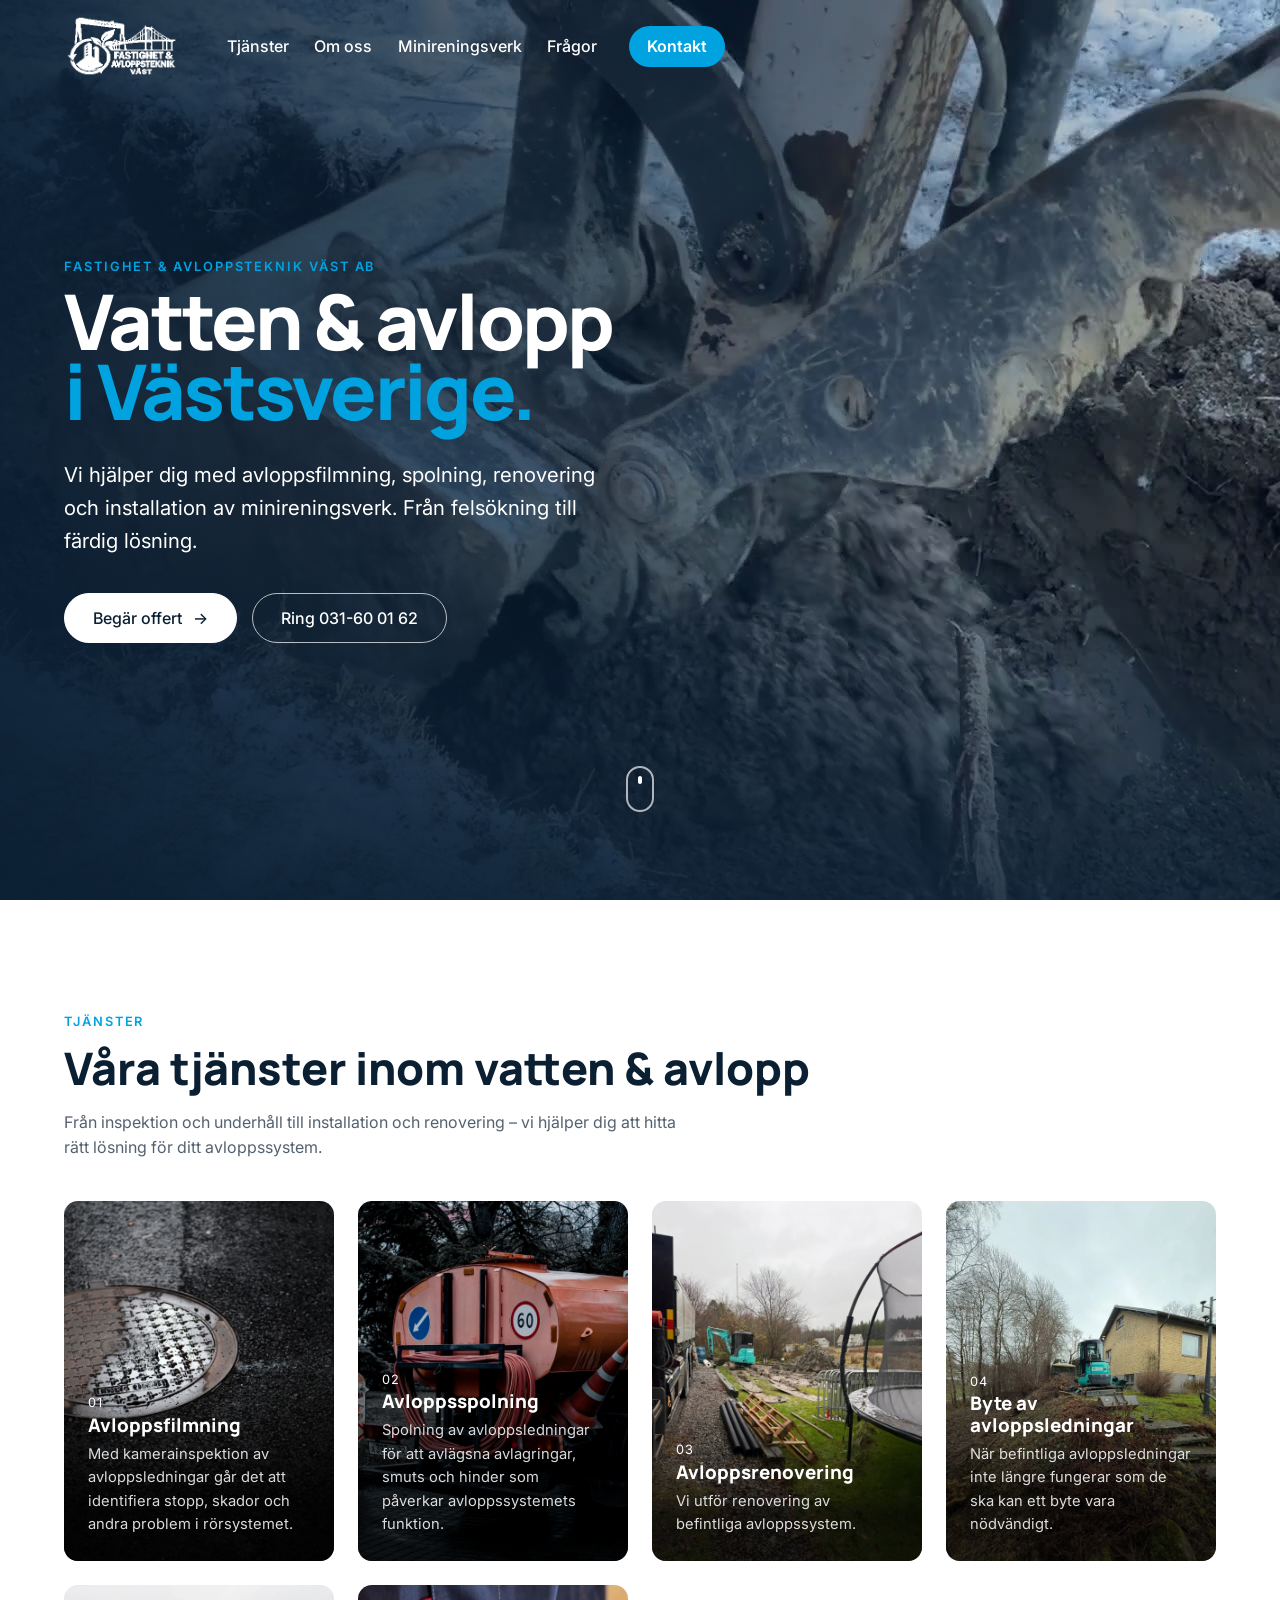
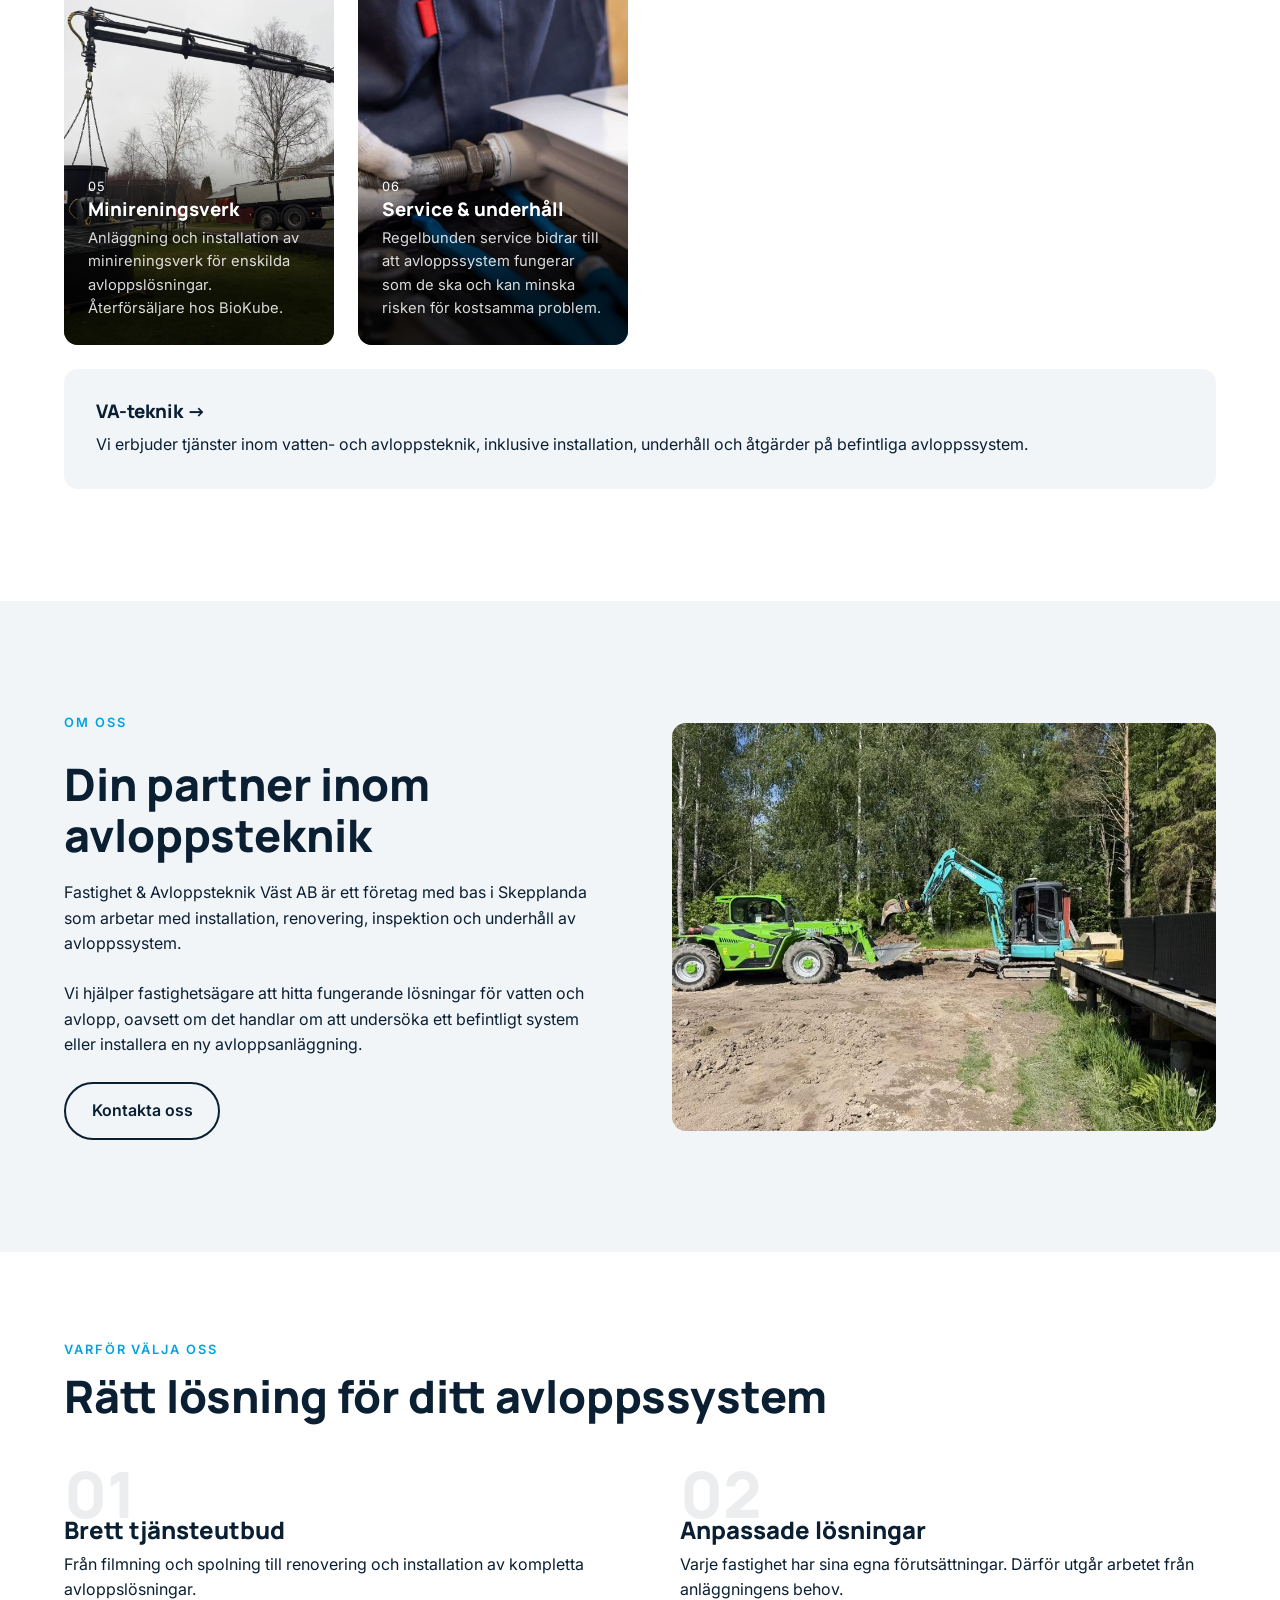
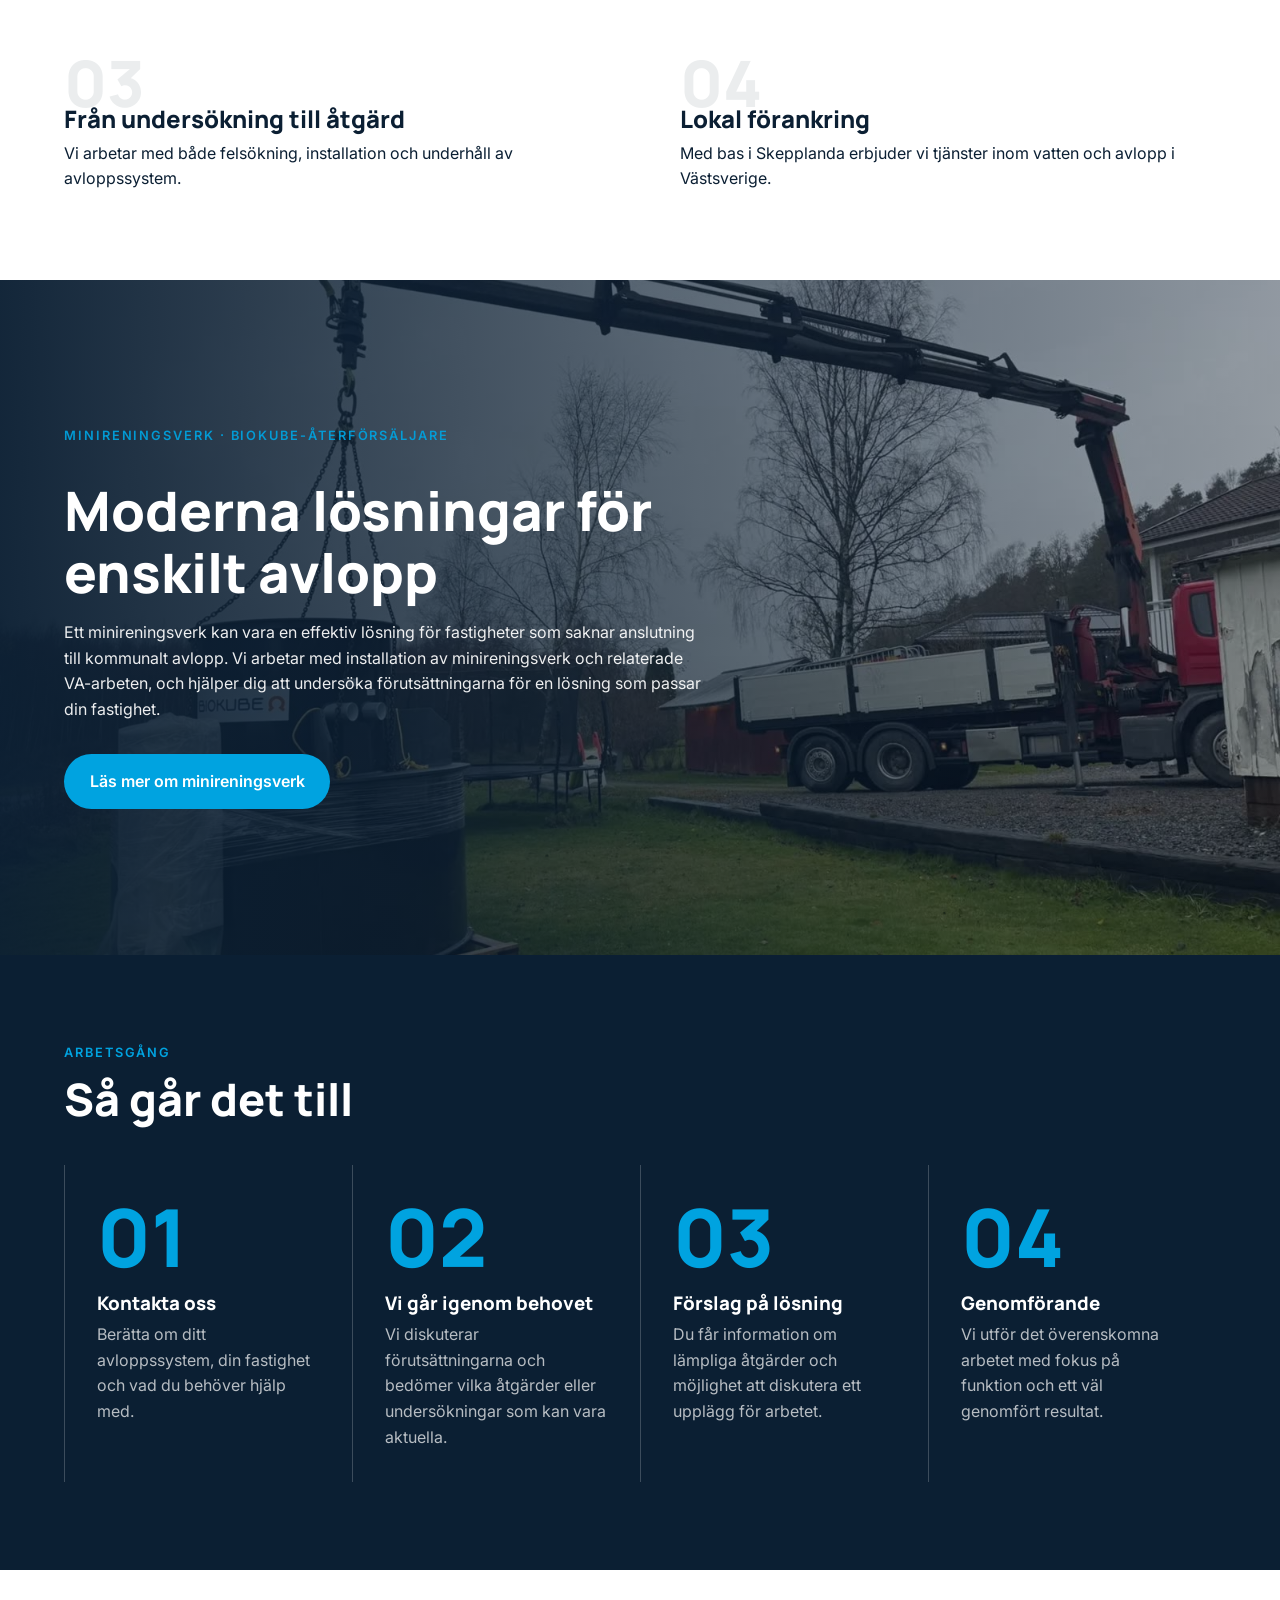
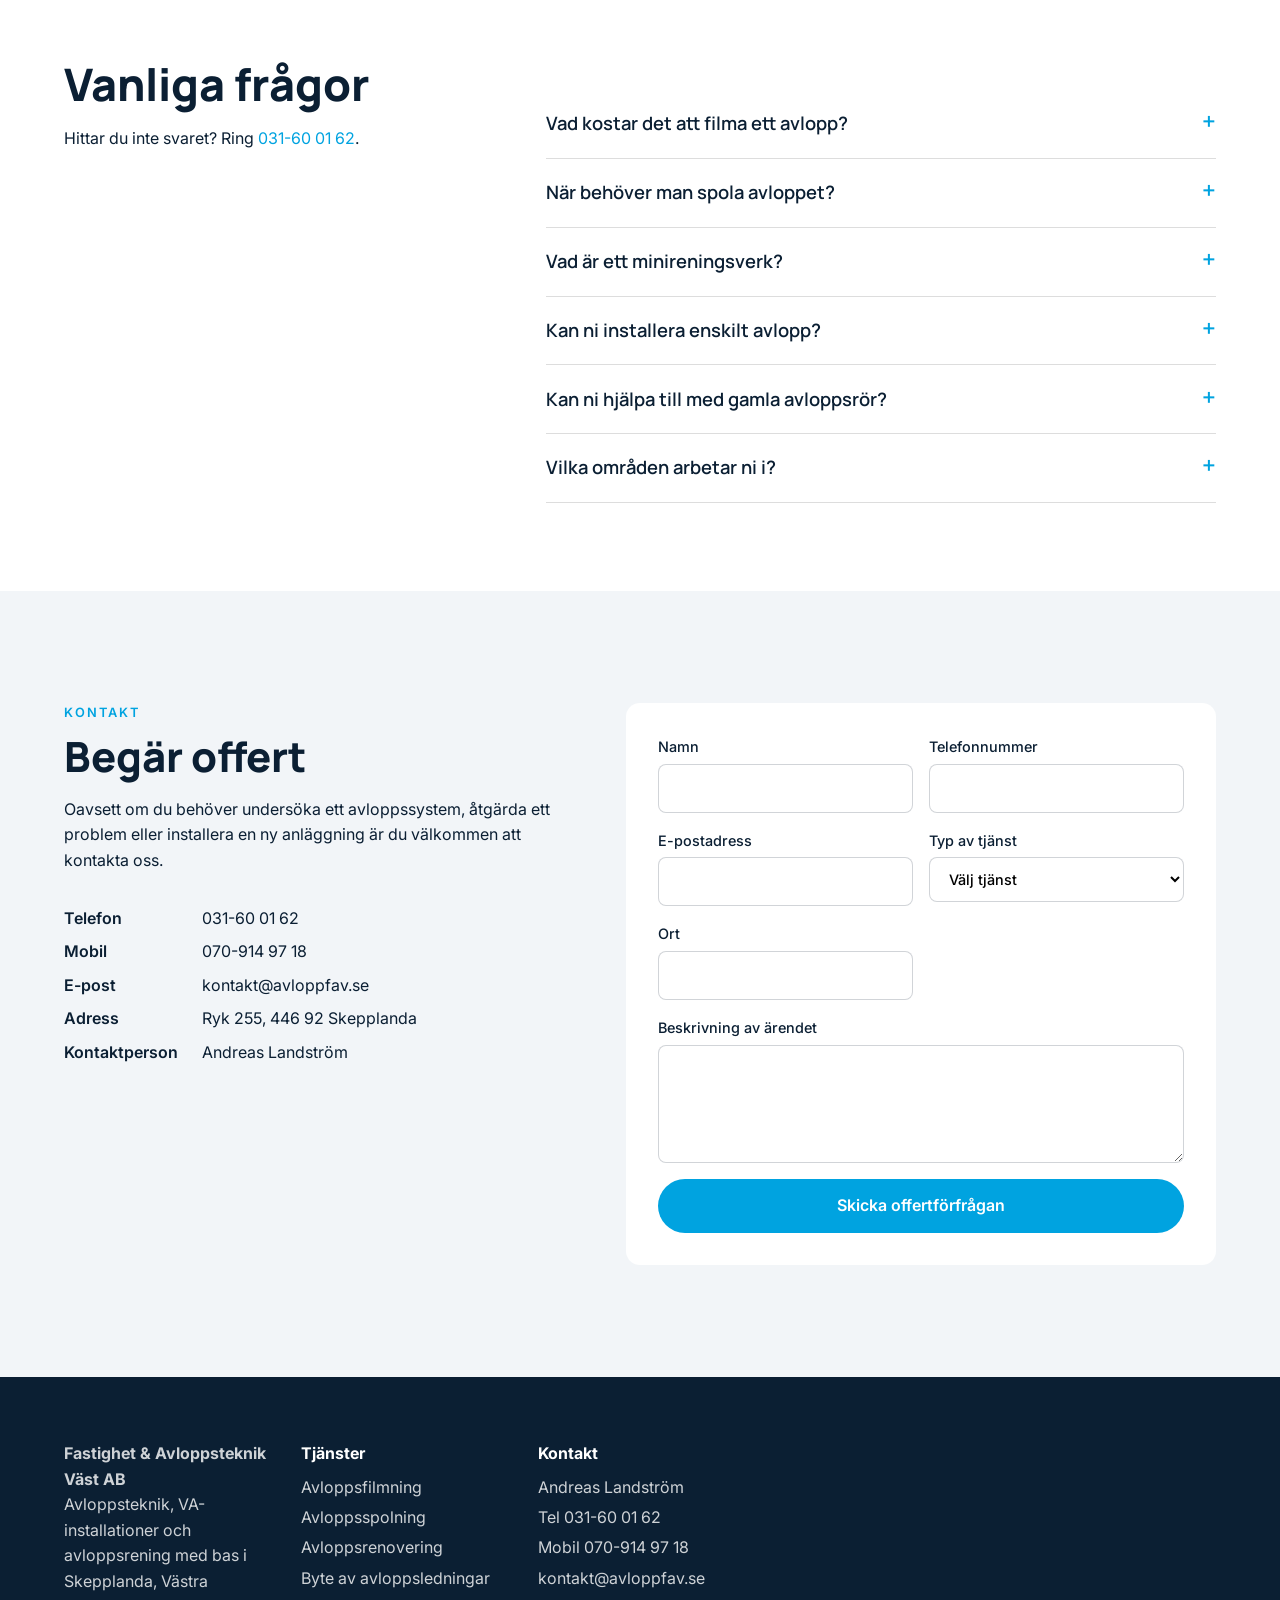
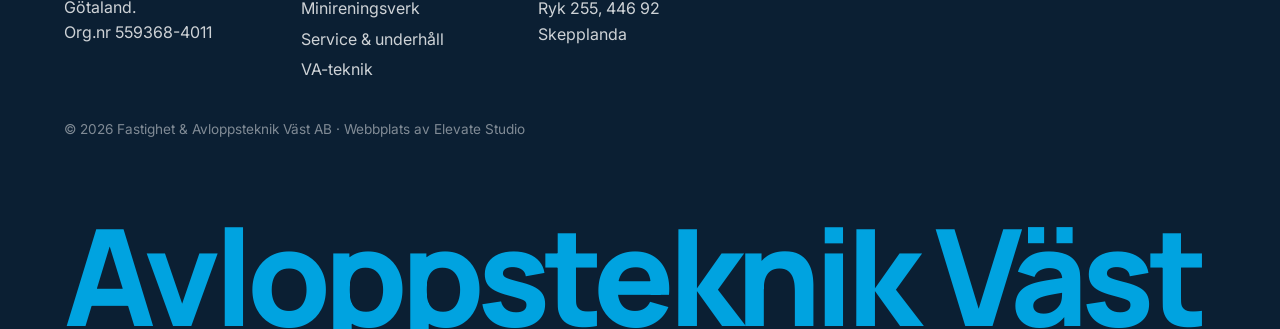
==== index.html @ 7f756921 "Navbar med endast större logga, tätare meny; enklare rundade heroknappar Co-Authored-By: Claude Opus" ====
<!doctype html>
<html lang="sv">
<head>
<meta charset="utf-8">
<meta name="viewport" content="width=device-width, initial-scale=1">
<title>Fastighet &amp; Avloppsteknik Väst AB – Vatten &amp; avlopp i Skepplanda</title>
<meta name="description" content="Avloppsfilmning, spolning, renovering och installation av minireningsverk. Bas i Skepplanda, Västra Götaland.">
<link rel="preconnect" href="https://fonts.googleapis.com">
<link href="https://fonts.googleapis.com/css2?family=Manrope:wght@400;600;800&family=Inter:wght@400;500&display=swap" rel="stylesheet">
<link rel="stylesheet" href="style.css">
<link rel="stylesheet" href="pages.css">
</head>
<body>

<!-- Sticky header: blir solid när man scrollar (se script.js) -->
<header class="site-header" id="header">
  <a class="logo" href="#"><img src="assets/logo-transparent.png" alt="Fastighet &amp; Avloppsteknik Väst AB" width="114" height="64"></a>
  <nav class="nav" id="nav">
    <a href="tjanster.html">Tjänster</a><a href="om-oss.html">Om oss</a><a href="minireningsverk.html">Minireningsverk</a><a href="vanliga-fragor.html">Frågor</a><a href="kontakt.html" class="btn btn-sm">Kontakt</a>
  </nav>
  <button class="burger" id="burger" aria-label="Meny">☰</button>
</header>

<!-- HERO: helskärmsvideo från grävarbete -->
<section class="hero">
  <video class="hero-media" autoplay muted loop playsinline poster="assets/hero-poster.jpg">
    <source src="assets/hero.mp4" type="video/mp4">
  </video>
  <div class="hero-overlay"></div>
  <div class="hero-content">
    <p class="eyebrow hero-in" style="--d:.1s">Fastighet &amp; Avloppsteknik Väst AB</p>
    <h1 class="hero-title"><span class="hero-in" style="--d:.25s">Vatten &amp; avlopp</span><span class="hero-in accent" style="--d:.45s">i Västsverige.</span></h1>
    <p class="hero-lead hero-in" style="--d:.65s">Vi hjälper dig med avloppsfilmning, spolning, renovering och installation av minireningsverk. Från felsökning till färdig lösning.</p>
    <div class="hero-cta hero-in" style="--d:.85s"><a href="#kontakt" class="hbtn">Begär offert <span>→</span></a><a href="tel:+4631600162" class="hlink">Ring 031-60 01 62</a></div>
  </div>
  <a href="#tjanster" class="scroll-cue" aria-label="Scrolla ner"><span></span></a>
</section>

<!-- Tjänster: bildkort -->
<section class="section" id="tjanster">
  <p class="eyebrow reveal">Tjänster</p>
  <h2 class="reveal">Våra tjänster inom vatten &amp; avlopp</h2>
  <p class="intro reveal">Från inspektion och underhåll till installation och renovering – vi hjälper dig att hitta rätt lösning för ditt avloppssystem.</p>
  <div class="grid-3">
    <a class="project reveal" href="tjanster/avloppsfilmning.html"><img src="assets/filmning.jpg" alt="Kamerainspektion av avlopp"><div><span>01</span><h3>Avloppsfilmning</h3><p>Med kamerainspektion av avloppsledningar går det att identifiera stopp, skador och andra problem i rörsystemet.</p></div></a>
    <a class="project reveal" href="tjanster/avloppsspolning.html"><img src="assets/spolning.jpg" alt="Spolning av avloppsledning"><div><span>02</span><h3>Avloppsspolning</h3><p>Spolning av avloppsledningar för att avlägsna avlagringar, smuts och hinder som påverkar avloppssystemets funktion.</p></div></a>
    <a class="project reveal" href="tjanster/avloppsrenovering.html"><img src="assets/arbete-ledningar.jpg" alt="Avloppsledningar"><div><span>03</span><h3>Avloppsrenovering</h3><p>Vi utför renovering av befintliga avloppssystem.</p></div></a>
    <a class="project reveal" href="tjanster/byte-av-avloppsledningar.html"><img src="assets/arbete-graevning.jpg" alt="Grävning för nya ledningar"><div><span>04</span><h3>Byte av avloppsledningar</h3><p>När befintliga avloppsledningar inte längre fungerar som de ska kan ett byte vara nödvändigt.</p></div></a>
    <a class="project reveal" href="tjanster/minireningsverk.html"><img src="assets/biokube.jpg" alt="Minireningsverk från BioKube"><div><span>05</span><h3>Minireningsverk</h3><p>Anläggning och installation av minireningsverk för enskilda avloppslösningar. Återförsäljare hos BioKube.</p></div></a>
    <a class="project reveal" href="tjanster/service-och-underhall.html"><img src="assets/service.jpg" alt="Service av avloppsanläggning"><div><span>06</span><h3>Service &amp; underhåll</h3><p>Regelbunden service bidrar till att avloppssystem fungerar som de ska och kan minska risken för kostsamma problem.</p></div></a>
  </div>
  <a href="tjanster/va-teknik.html" class="card wide reveal" style="display:block"><h3>VA-teknik →</h3><p>Vi erbjuder tjänster inom vatten- och avloppsteknik, inklusive installation, underhåll och åtgärder på befintliga avloppssystem.</p></a>
</section>

<!-- Om oss -->
<section class="split" id="om-oss">
  <div class="reveal"><p class="eyebrow">Om oss</p><h2>Din partner inom avloppsteknik</h2>
    <p>Fastighet &amp; Avloppsteknik Väst AB är ett företag med bas i Skepplanda som arbetar med installation, renovering, inspektion och underhåll av avloppssystem.</p>
    <p>Vi hjälper fastighetsägare att hitta fungerande lösningar för vatten och avlopp, oavsett om det handlar om att undersöka ett befintligt system eller installera en ny avloppsanläggning.</p>
    <a href="#kontakt" class="btn btn-outline">Kontakta oss</a></div>
  <img class="reveal" src="assets/arbete-maskiner.jpg" alt="Maskiner på arbetsplats">
</section>

<!-- Varför välja oss (B) -->
<section class="sec"><p class="eyebrow">Varför välja oss</p><h2>Rätt lösning för ditt avloppssystem</h2><div class="wB"><div class="reveal"><span>01</span><h3>Brett tjänsteutbud</h3><p>Från filmning och spolning till renovering och installation av kompletta avloppslösningar.</p></div><div class="reveal"><span>02</span><h3>Anpassade lösningar</h3><p>Varje fastighet har sina egna förutsättningar. Därför utgår arbetet från anläggningens behov.</p></div><div class="reveal"><span>03</span><h3>Från undersökning till åtgärd</h3><p>Vi arbetar med både felsökning, installation och underhåll av avloppssystem.</p></div><div class="reveal"><span>04</span><h3>Lokal förankring</h3><p>Med bas i Skepplanda erbjuder vi tjänster inom vatten och avlopp i Västsverige.</p></div></div></section>

<!-- Minireningsverk (B) -->
<section class="mB" id="minireningsverk" style="background-image:linear-gradient(90deg,#0b1f33f5,#0b1f3360),url(assets/biokube.jpg)"><div class="reveal"><p class="eyebrow">Minireningsverk · BioKube-återförsäljare</p><h2>Moderna lösningar för enskilt avlopp</h2><p>Ett minireningsverk kan vara en effektiv lösning för fastigheter som saknar anslutning till kommunalt avlopp. Vi arbetar med installation av minireningsverk och relaterade VA-arbeten, och hjälper dig att undersöka förutsättningarna för en lösning som passar din fastighet.</p><a href="minireningsverk.html" class="btn">Läs mer om minireningsverk</a></div></section>

<!-- Arbetsgång (D) -->
<section class="sec dark"><p class="eyebrow">Arbetsgång</p><h2>Så går det till</h2><ol class="sD"><li class="reveal"><span>01</span><h3>Kontakta oss</h3><p>Berätta om ditt avloppssystem, din fastighet och vad du behöver hjälp med.</p></li><li class="reveal"><span>02</span><h3>Vi går igenom behovet</h3><p>Vi diskuterar förutsättningarna och bedömer vilka åtgärder eller undersökningar som kan vara aktuella.</p></li><li class="reveal"><span>03</span><h3>Förslag på lösning</h3><p>Du får information om lämpliga åtgärder och möjlighet att diskutera ett upplägg för arbetet.</p></li><li class="reveal"><span>04</span><h3>Genomförande</h3><p>Vi utför det överenskomna arbetet med fokus på funktion och ett väl genomfört resultat.</p></li></ol></section>

<!-- FAQ (B) -->
<section class="sec" id="faq"><div class="fB"><div><h2>Vanliga frågor</h2><p>Hittar du inte svaret? Ring <a href="tel:+4631600162">031-60 01 62</a>.</p></div><div class="faq"><details><summary>Vad kostar det att filma ett avlopp?</summary><p>Priset beror bland annat på ledningarnas omfattning och förutsättningarna på platsen. Kontakta oss för att beskriva ditt behov och få information om kostnaden.</p></details><details><summary>När behöver man spola avloppet?</summary><p>Avloppsspolning kan vara aktuellt vid återkommande stopp, långsam avrinning eller som en del av förebyggande underhåll.</p></details><details><summary>Vad är ett minireningsverk?</summary><p>Ett minireningsverk är en anläggning som renar avloppsvatten från exempelvis en fastighet som saknar kommunal avloppsanslutning.</p></details><details><summary>Kan ni installera enskilt avlopp?</summary><p>Ja, företaget arbetar med installation av minireningsverk och relaterade arbeten inom vatten och avlopp.</p></details><details><summary>Kan ni hjälpa till med gamla avloppsrör?</summary><p>Ja, företaget arbetar med filmning, renovering och byte av avloppssystem. Vilken åtgärd som är lämplig beror på ledningarnas skick.</p></details><details><summary>Vilka områden arbetar ni i?</summary><p>Vi har vår bas i Skepplanda i Västra Götaland. Kontakta oss för att kontrollera om vi kan hjälpa dig på din ort.</p></details></div></div></section>

<!-- Kontakt -->
<section class="contact" id="kontakt">
  <div class="reveal">
    <p class="eyebrow">Kontakt</p>
    <h2>Begär offert</h2>
    <p>Oavsett om du behöver undersöka ett avloppssystem, åtgärda ett problem eller installera en ny anläggning är du välkommen att kontakta oss.</p>
    <dl>
      <dt>Telefon</dt><dd><a href="tel:+4631600162">031-60 01 62</a></dd>
      <dt>Mobil</dt><dd><a href="tel:+46709149718">070-914 97 18</a></dd>
      <dt>E-post</dt><dd><a href="mailto:kontakt@avloppfav.se">kontakt@avloppfav.se</a></dd>
      <dt>Adress</dt><dd>Ryk 255, 446 92 Skepplanda</dd>
      <dt>Kontaktperson</dt><dd>Andreas Landström</dd>
    </dl>
  </div>
  <form class="form reveal" action="mailto:kontakt@avloppfav.se" method="post" enctype="text/plain">
    <label>Namn<input name="Namn" required></label>
    <label>Telefonnummer<input name="Telefon" type="tel"></label>
    <label>E-postadress<input name="E-post" type="email" required></label>
    <label>Typ av tjänst<select name="Tjänst"><option value="">Välj tjänst</option><option>Avloppsfilmning</option><option>Avloppsspolning</option><option>Avloppsrenovering</option><option>Byte av avloppsledningar</option><option>Minireningsverk</option><option>Service och underhåll</option><option>Övrigt</option></select></label>
    <label>Ort<input name="Ort"></label>
    <label class="full">Beskrivning av ärendet<textarea name="Beskrivning" rows="4"></textarea></label>
    <button class="btn full" type="submit">Skicka offertförfrågan</button>
  </form>
</section>

<footer class="footer ftAE"><div><strong>Fastighet &amp; Avloppsteknik Väst AB</strong><p>Avloppsteknik, VA-installationer och avloppsrening med bas i Skepplanda, Västra Götaland.</p><p>Org.nr 559368-4011</p></div>
<div><h4>Tjänster</h4><a href="tjanster/avloppsfilmning.html">Avloppsfilmning</a><a href="tjanster/avloppsspolning.html">Avloppsspolning</a><a href="tjanster/avloppsrenovering.html">Avloppsrenovering</a><a href="tjanster/byte-av-avloppsledningar.html">Byte av avloppsledningar</a><a href="tjanster/minireningsverk.html">Minireningsverk</a><a href="tjanster/service-och-underhall.html">Service & underhåll</a><a href="tjanster/va-teknik.html">VA-teknik</a></div>
<div><h4>Kontakt</h4><p>Andreas Landström</p><a href="tel:+4631600162">Tel 031-60 01 62</a><a href="tel:+46709149718">Mobil 070-914 97 18</a><a href="mailto:kontakt@avloppfav.se">kontakt@avloppfav.se</a><p>Ryk 255, 446 92 Skepplanda</p></div>
<p class="fine">© 2026 Fastighet &amp; Avloppsteknik Väst AB · Webbplats av Elevate Studio</p><div class="giant">Avloppsteknik Väst</div></footer>

<script src="script.js"></script>
</body>
</html>
---- style.css ----
/* Designtokens */
:root{--ink:#0b1f33;--accent:#00a3e0;--bg:#fff;--soft:#f2f5f8;--radius:14px}
*{box-sizing:border-box;margin:0}
body{font-family:Inter,system-ui,sans-serif;color:var(--ink);background:var(--bg);line-height:1.6}
h1,h2,h3,.logo{font-family:Manrope,sans-serif;font-weight:800;line-height:1.15}
a{color:inherit;text-decoration:none}
img{max-width:100%;display:block}
.demo-banner{position:fixed;inset:auto 0 0 0;z-index:100;background:#ffd400;color:#000;text-align:center;font-weight:600;padding:.5rem 1rem;font-size:.9rem}
.site-header{position:fixed;top:0;left:0;right:0;z-index:50;display:flex;align-items:center;justify-content:space-between;padding:1.1rem 5vw;color:#fff;transition:.3s}
.site-header.solid{background:#fff;color:var(--ink);box-shadow:0 2px 20px #0001;padding:.7rem 5vw}
.logo{display:flex;gap:.5rem;align-items:center;font-size:1.4rem}
.nav{display:flex;gap:2rem;align-items:center;font-weight:500}
.burger{display:none;background:none;border:0;color:inherit;font-size:1.6rem}
.btn{display:inline-block;background:var(--accent);color:#fff;padding:.9rem 1.6rem;border-radius:999px;font-weight:600;transition:transform .2s}
.btn:hover{transform:translateY(-2px)}
.btn-sm{padding:.5rem 1.1rem}
.btn-outline{background:none;border:2px solid var(--ink);color:var(--ink)}
.hero{position:relative;height:100vh;min-height:560px;display:flex;align-items:flex-end;color:#fff;overflow:hidden}
.hero-media{position:absolute;inset:0;width:100%;height:100%;object-fit:cover}
.hero-overlay{position:absolute;inset:0;background:linear-gradient(0deg,#0b1f33cc,#0b1f3322 60%)}
.hero-content{position:relative;padding:0 5vw 14vh;max-width:900px}
.hero h1{font-size:clamp(2.4rem,6vw,4.8rem);margin:.5rem 0 2rem}
.eyebrow{text-transform:uppercase;letter-spacing:.15em;font-size:.8rem;font-weight:600;color:var(--accent)}
.section{padding:7rem 5vw}
.section h2,.split h2{font-size:clamp(1.8rem,4vw,2.8rem);margin-bottom:2.5rem}
.grid-3{display:grid;grid-template-columns:repeat(auto-fit,minmax(260px,1fr));gap:1.5rem}
.card{background:var(--soft);padding:2rem;border-radius:var(--radius)}
.card h3{margin-bottom:.6rem}
.stats{display:grid;grid-template-columns:repeat(auto-fit,minmax(180px,1fr));gap:2rem;background:var(--ink);color:#fff;padding:5rem 5vw;text-align:center}
.count{font-family:Manrope;font-weight:800;font-size:3rem;color:var(--accent)}
.project{position:relative;border-radius:var(--radius);overflow:hidden;aspect-ratio:4/5}
.project img{width:100%;height:100%;object-fit:cover;transition:transform .6s}
.project:hover img{transform:scale(1.06)}
.project div{position:absolute;inset:auto 0 0 0;padding:1.5rem;color:#fff;background:linear-gradient(0deg,#000a,#0000)}
.project span{font-size:.8rem;text-transform:uppercase;letter-spacing:.1em}
.split{display:grid;grid-template-columns:1fr 1fr;gap:4rem;align-items:center;padding:7rem 5vw;background:var(--soft)}
.split p{margin-bottom:1.5rem}
.split img{border-radius:var(--radius)}
.news{list-style:none;padding:0}
.news li{display:flex;gap:2rem;padding:1.4rem 0;border-bottom:1px solid #0002}
.news time{color:#0008;min-width:110px}
.news a:hover{color:var(--accent)}
.footer{display:grid;grid-template-columns:repeat(auto-fit,minmax(200px,1fr));gap:2rem;background:var(--ink);color:#fffc;padding:4rem 5vw 6rem}
.footer a{display:block;margin:.3rem 0}
.footer h4{color:#fff;margin-bottom:.5rem}
.fine{grid-column:1/-1;font-size:.85rem;opacity:.6}
/* Scroll-animation */
.reveal{opacity:0;transform:translateY(30px);transition:opacity .8s,transform .8s}
.reveal.visible{opacity:1;transform:none}
@media (max-width:800px){
  .nav{display:none;position:absolute;top:100%;left:0;right:0;flex-direction:column;background:#fff;color:var(--ink);padding:1.5rem}
  .nav.open{display:flex}
  .burger{display:block}
  .split{grid-template-columns:1fr}
}

/* === Fet hero === */
.hero{align-items:center}
.hero-overlay{background:linear-gradient(90deg,#0b1f33f0 0%,#0b1f33aa 45%,#0b1f3322 100%),linear-gradient(0deg,#0b1f33cc,#0000 40%)}
.hero-content{padding:0 5vw;max-width:1200px}
.hero-title{font-size:clamp(3.2rem,11vw,9.5rem);line-height:.92;letter-spacing:-.04em;margin:1rem 0 1.5rem;text-transform:uppercase}
.hero-title span{display:block}
.hero-title .accent{color:transparent;-webkit-text-stroke:2px #fff}
.hero-lead{font-size:clamp(1.05rem,1.6vw,1.35rem);max-width:560px;opacity:.9;margin-bottom:2.2rem}
.hero-cta{display:flex;gap:1rem;flex-wrap:wrap}
.btn-lg{padding:1.1rem 2rem;font-size:1.05rem}
.btn-ghost{background:#fff1;border:2px solid #fff8;backdrop-filter:blur(6px)}
.hero-in{opacity:0;transform:translateY(40px);animation:heroIn .9s cubic-bezier(.2,.7,.2,1) forwards;animation-delay:var(--d)}
@keyframes heroIn{to{opacity:1;transform:none}}
.scroll-cue{position:absolute;bottom:5.5rem;left:50%;width:28px;height:46px;border:2px solid #fffa;border-radius:20px;transform:translateX(-50%)}
.scroll-cue span{position:absolute;left:50%;top:8px;width:4px;height:8px;margin-left:-2px;background:#fff;border-radius:2px;animation:cue 1.6s infinite}
@keyframes cue{to{transform:translateY(16px);opacity:0}}
@media (prefers-reduced-motion:reduce){.hero-in{animation:none;opacity:1;transform:none}}

/* === Avloppsteknik Väst: rättningar och nya sektioner === */
/* Ersätter den tunna konturfonten med solid accentfärg */
.hero-title .accent{color:var(--accent);-webkit-text-stroke:0}
.hero-title{text-transform:none;letter-spacing:-.035em;font-size:clamp(2.8rem,8vw,7rem)}
.demo-banner{display:none}
.logo img{width:36px;height:36px;object-fit:contain}
.site-header:not(.solid) .logo img{filter:brightness(0) invert(1)}
.intro{max-width:640px;margin:-1.5rem 0 2.5rem;color:#0b1f33b3}
.section .eyebrow{margin-bottom:.6rem}
.project{aspect-ratio:3/4}
.project p{font-size:.92rem;opacity:.85;margin-top:.4rem}
.project div{background:linear-gradient(0deg,#000c 30%,#0000)}
.card.wide{margin-top:1.5rem}
.split-rev{background:#fff}
.split h2{margin-bottom:1.2rem}
.why{background:var(--ink);color:#fff;padding:6rem 5vw}
.why h2{font-size:clamp(1.8rem,4vw,2.8rem);margin:.6rem 0 3rem}
.why-grid{display:grid;grid-template-columns:repeat(auto-fit,minmax(220px,1fr));gap:2.5rem}
.why-grid div{border-top:2px solid var(--accent);padding-top:1.2rem}
.why-grid p{opacity:.75;margin-top:.5rem}
.steps{list-style:none;padding:0;display:grid;grid-template-columns:repeat(auto-fit,minmax(220px,1fr));gap:2rem}
.steps span{font-family:Manrope;font-weight:800;font-size:2.6rem;color:var(--accent);display:block;line-height:1}
.steps h3{margin:.8rem 0 .4rem}
.faq{max-width:900px;padding-top:2rem}
.faq details{border-bottom:1px solid #0002;padding:1.2rem 0}
.faq summary{cursor:pointer;font-family:Manrope;font-weight:600;font-size:1.15rem;list-style:none;display:flex;justify-content:space-between}
.faq summary::after{content:"+";font-size:1.5rem;line-height:1;color:var(--accent)}
.faq details[open] summary::after{content:"–"}
.faq details p{margin-top:.8rem;color:#0b1f33c0}
.contact{display:grid;grid-template-columns:1fr 1.1fr;gap:4rem;padding:7rem 5vw;background:var(--soft)}
.contact h2{font-size:clamp(1.8rem,4vw,2.6rem);margin:.6rem 0 1rem}
.contact dl{display:grid;grid-template-columns:auto 1fr;gap:.5rem 1.5rem;margin-top:2rem}
.contact dt{font-weight:600}
.contact dd{margin:0}
.contact dd a:hover{color:var(--accent)}
.form{display:grid;grid-template-columns:1fr 1fr;gap:1rem;background:#fff;padding:2rem;border-radius:var(--radius)}
.form label{display:flex;flex-direction:column;gap:.35rem;font-size:.9rem;font-weight:500}
.form input,.form select,.form textarea{font:inherit;padding:.75rem .9rem;border:1px solid #0b1f3330;border-radius:8px;background:#fff}
.form input:focus,.form select:focus,.form textarea:focus{outline:2px solid var(--accent);border-color:transparent}
.form .full{grid-column:1/-1}
.form button{border:0;cursor:pointer;font:inherit;font-weight:600}
.footer{padding-bottom:4rem}
@media (max-width:800px){.contact{grid-template-columns:1fr}.form{grid-template-columns:1fr}}

/* === Valda varianter: Varför B, Mini B, Steg D, FAQ B, Footer A+E === */
.sec{padding:5.5rem 5vw}.sec h2{font-size:clamp(1.8rem,4vw,2.8rem);margin-bottom:2.5rem}
.sec.dark{background:var(--ink);color:#fff}.sec.soft{background:var(--soft)}
.wB{display:grid;grid-template-columns:1fr 1fr;gap:3rem 5rem}.wB span{font-family:Manrope;font-weight:800;font-size:4rem;color:#0b1f3315;line-height:1;display:block}
.wB h3{font-size:1.5rem;margin:-.6rem 0 .5rem}
.wB,.wD,.wE,.sC,.sD,.sE,.hD .bar{grid-template-columns:1fr 1fr}.hE .coll{grid-template-columns:1fr}.hE img{height:220px}.oE .imgs{height:360px}.oE .imgs img{height:260px}}
.mB{min-height:75vh;background:linear-gradient(90deg,#0b1f33f5,#0b1f3360),var(--img) center/cover;color:#fff;display:flex;align-items:center;padding:4rem 5vw}
.mB div{max-width:620px}.mB h2{font-size:clamp(2rem,4.5vw,3.4rem);margin:.6rem 0 1rem}.mB p{margin-bottom:2rem;opacity:.9}
.sD{list-style:none;padding:0;display:grid;grid-template-columns:repeat(4,1fr);gap:0}.sD li{padding:2rem;border-left:1px solid #fff3}
.sD span{font-family:Manrope;font-weight:800;font-size:5rem;line-height:1;color:var(--accent)}.sD h3{margin:1rem 0 .5rem}.sD p{opacity:.7}
.fB{display:grid;grid-template-columns:1fr 1.6fr;gap:4rem}.fB h2{margin-bottom:1rem}
.ftE .giant{font-family:Manrope;font-weight:800;font-size:10.5vw;line-height:.8;letter-spacing:-.05em;margin-top:3rem;color:var(--accent);white-space:nowrap}
.sec .eyebrow{margin-bottom:.6rem}
.wB a,.fB a{color:var(--accent)}
.mB{background-size:cover;background-position:center}
.ftAE{overflow:hidden;padding-bottom:0}
.ftAE .giant{grid-column:1/-1;margin-top:1rem;font-size:10.5vw}
.offert{display:grid;grid-template-columns:1fr 1.2fr;gap:4rem;padding:6rem 5vw;background:var(--soft)}
.offert h2{font-size:clamp(1.8rem,4vw,2.6rem);margin:.6rem 0 1rem}
.offert .big{display:block;font-family:Manrope;font-weight:800;font-size:2rem;color:var(--accent);margin-top:1.5rem}
@media (max-width:900px){.wB,.sD{grid-template-columns:1fr 1fr}.fB,.offert{grid-template-columns:1fr}}
.ftAE .giant{font-family:Manrope;font-weight:800;font-size:10.5vw;line-height:.8;letter-spacing:-.05em;color:var(--accent);white-space:nowrap;margin:3rem 0 0}
.mB{min-height:75vh;color:#fff;display:flex;align-items:center;padding:5rem 5vw}
.mB>div{max-width:640px}
.mB h2{font-size:clamp(2rem,4.5vw,3.4rem);margin:.6rem 0 1rem}
.mB p{margin-bottom:2rem;opacity:.92}

/* Heroknappar: rak, solid knapp + textlänk */
.hero-cta{align-items:center;gap:2rem}
.hbtn{display:inline-flex;align-items:center;gap:1.2rem;background:var(--accent);color:#fff;font-family:Manrope;font-weight:800;font-size:1.05rem;padding:1.15rem 1.6rem 1.15rem 1.8rem;border-radius:2px;transition:background .2s}
.hbtn span{display:inline-block;transition:transform .2s}
.hbtn:hover{background:#fff;color:var(--ink)}
.hbtn:hover span{transform:translateX(5px)}
.hlink{color:#fff;font-weight:500;border-bottom:1px solid #ffffff80;padding-bottom:2px}
.hlink:hover{border-color:#fff}

/* Heroknappar v3: rundade, moderna – pil i cirkel + glas-knapp */
.hbtn{border-radius:999px;padding:.45rem .45rem .45rem 1.6rem;gap:1rem;font-size:1rem;box-shadow:0 8px 24px #00a3e040}
.hbtn span{display:grid;place-items:center;width:2.6rem;height:2.6rem;border-radius:50%;background:#fff;color:var(--accent);font-size:1.1rem}
.hbtn:hover{background:#fff;color:var(--ink);box-shadow:0 8px 24px #0003}
.hbtn:hover span{background:var(--accent);color:#fff;transform:translateX(3px) rotate(-45deg)}
.hlink{display:inline-flex;align-items:center;gap:.6rem;border:1px solid #ffffff40;background:#ffffff14;backdrop-filter:blur(10px);-webkit-backdrop-filter:blur(10px);border-radius:999px;padding:.95rem 1.4rem;transition:.2s}
.hlink::before{content:"";width:8px;height:8px;border-radius:50%;background:#3ddc84;box-shadow:0 0 0 4px #3ddc8433}
.hlink:hover{background:#ffffff26;border-color:#ffffff80}

/* Navbar: bara logga, större, tätare */
.site-header{justify-content:flex-start;gap:3rem;padding:.9rem 5vw}
.site-header.solid{padding:.6rem 5vw}
.logo img{width:auto;height:64px;object-fit:contain;transition:height .3s}
.site-header.solid .logo img{height:52px}
.nav{gap:1.6rem;font-size:1rem}
.nav .btn-sm{margin-left:.4rem}
@media (max-width:800px){.site-header{justify-content:space-between}.logo img{height:48px}}

/* Heroknappar v4: rundade, stramt och enkelt */
.hero-cta{gap:.9rem}
.hbtn,.hlink{display:inline-flex;align-items:center;gap:.7rem;border-radius:999px;padding:1rem 1.75rem;font-family:Inter,sans-serif;font-weight:500;font-size:1rem;line-height:1;box-shadow:none;backdrop-filter:none;-webkit-backdrop-filter:none;transition:background .2s,color .2s,border-color .2s}
.hbtn{background:#fff;color:var(--ink);border:1px solid #fff}
.hbtn span{width:auto;height:auto;background:none;color:inherit;border-radius:0;font-size:1rem;transition:transform .2s}
.hbtn:hover{background:var(--accent);border-color:var(--accent);color:#fff;box-shadow:none}
.hbtn:hover span{background:none;color:inherit;transform:translateX(4px)}
.hlink{background:transparent;color:#fff;border:1px solid #ffffffb3}
.hlink::before{content:none}
.hlink:hover{background:#fff;color:var(--ink);border-color:#fff}
---- pages.css ----
/* Undersidor */
.site-header.always{position:sticky}
.dd{position:relative}
.dd-menu{display:none;position:absolute;top:100%;left:-1rem;background:#fff;color:var(--ink);min-width:240px;padding:.6rem 0;border-radius:10px;box-shadow:0 12px 40px #0b1f3322}
.dd-menu a{display:block;padding:.5rem 1.2rem}
.dd-menu a:hover{background:var(--soft);color:var(--accent)}
.dd:hover .dd-menu,.dd:focus-within .dd-menu{display:block}
.page-hero{position:relative;min-height:62vh;display:flex;align-items:flex-end;color:#fff;background-size:cover;background-position:center}
.page-hero-in{padding:8rem 5vw 4.5rem;max-width:1000px}
.page-hero h1{font-size:clamp(2.4rem,6vw,4.6rem);letter-spacing:-.03em;margin:.6rem 0 1rem}
.page-hero .lead{font-size:clamp(1.05rem,1.5vw,1.3rem);max-width:640px;opacity:.9;margin-bottom:2rem}
.crumbs{font-size:.85rem;opacity:.75;margin-bottom:1.5rem}
.crumbs a:hover{color:var(--accent)}
.svc{display:grid;grid-template-columns:1.6fr 1fr;gap:4rem;padding:6rem 5vw}
.svc-main h2{font-size:2rem;margin-bottom:1.2rem}
.svc-main p{margin-bottom:1rem;font-size:1.08rem}
.svc-main h3{margin:2rem 0 1rem}
.checks{list-style:none;padding:0;display:grid;gap:.7rem}
.checks li{padding-left:2rem;position:relative}
.checks li::before{content:"";position:absolute;left:0;top:.45em;width:1.1rem;height:.6rem;border-left:3px solid var(--accent);border-bottom:3px solid var(--accent);transform:rotate(-45deg)}
.checks.cols{grid-template-columns:repeat(auto-fit,minmax(260px,1fr))}
.side-card{background:var(--ink);color:#fff;padding:2rem;border-radius:var(--radius);display:flex;flex-direction:column;gap:.4rem;margin-bottom:1.5rem}
.side-card h3{margin-bottom:.4rem}
.side-card .big{font-family:Manrope;font-weight:800;font-size:1.8rem;color:var(--accent)}
.side-card .btn{margin-top:1rem;text-align:center}
.side-card.light{background:var(--soft);color:var(--ink)}
.side-card.light a{padding:.45rem 0;border-bottom:1px solid #0b1f3315}
.side-card.light a:hover{color:var(--accent)}
.cta-band{display:flex;justify-content:space-between;align-items:center;gap:2rem;flex-wrap:wrap;background:var(--accent);color:#fff;padding:4rem 5vw}
.cta-band h2{font-size:clamp(1.6rem,3vw,2.4rem)}
.cta-band .btn{background:#fff;color:var(--ink)}
.btn-outline-light{background:none!important;color:#fff!important;border:2px solid #fff}
.svc-list{display:grid;gap:2rem}
.svc-row{display:grid;grid-template-columns:380px 1fr;gap:2.5rem;align-items:center;padding-bottom:2rem;border-bottom:1px solid #0b1f3318}
.svc-row img{border-radius:var(--radius);aspect-ratio:4/3;object-fit:cover;width:100%}
.svc-row span{color:var(--accent);font-family:Manrope;font-weight:800}
.svc-row h2{font-size:1.8rem;margin:.3rem 0 .6rem}
.svc-row em{font-style:normal;font-weight:600;color:var(--accent);display:inline-block;margin-top:.8rem}
.svc-row:hover h2{color:var(--accent)}
.facts{display:grid;grid-template-columns:repeat(auto-fit,minmax(200px,1fr));border-top:2px solid var(--ink)}
.facts div{padding:1.5rem 1.5rem 1.5rem 0}
.facts span{display:block;font-size:.8rem;text-transform:uppercase;letter-spacing:.12em;color:#0b1f3399}
.facts strong{font-family:Manrope;font-size:1.5rem}
.gallery{display:grid;grid-template-columns:repeat(4,1fr);gap:.5rem;padding:0 5vw 6rem}
.gallery img{aspect-ratio:1;object-fit:cover;border-radius:8px}
.map{width:100%;height:280px;border:0;border-radius:var(--radius);margin-top:2rem}
@media (max-width:900px){.svc,.svc-row{grid-template-columns:1fr}.gallery{grid-template-columns:repeat(2,1fr)}
.dd-menu{position:static;box-shadow:none;display:block;padding:0 0 0 1rem}}
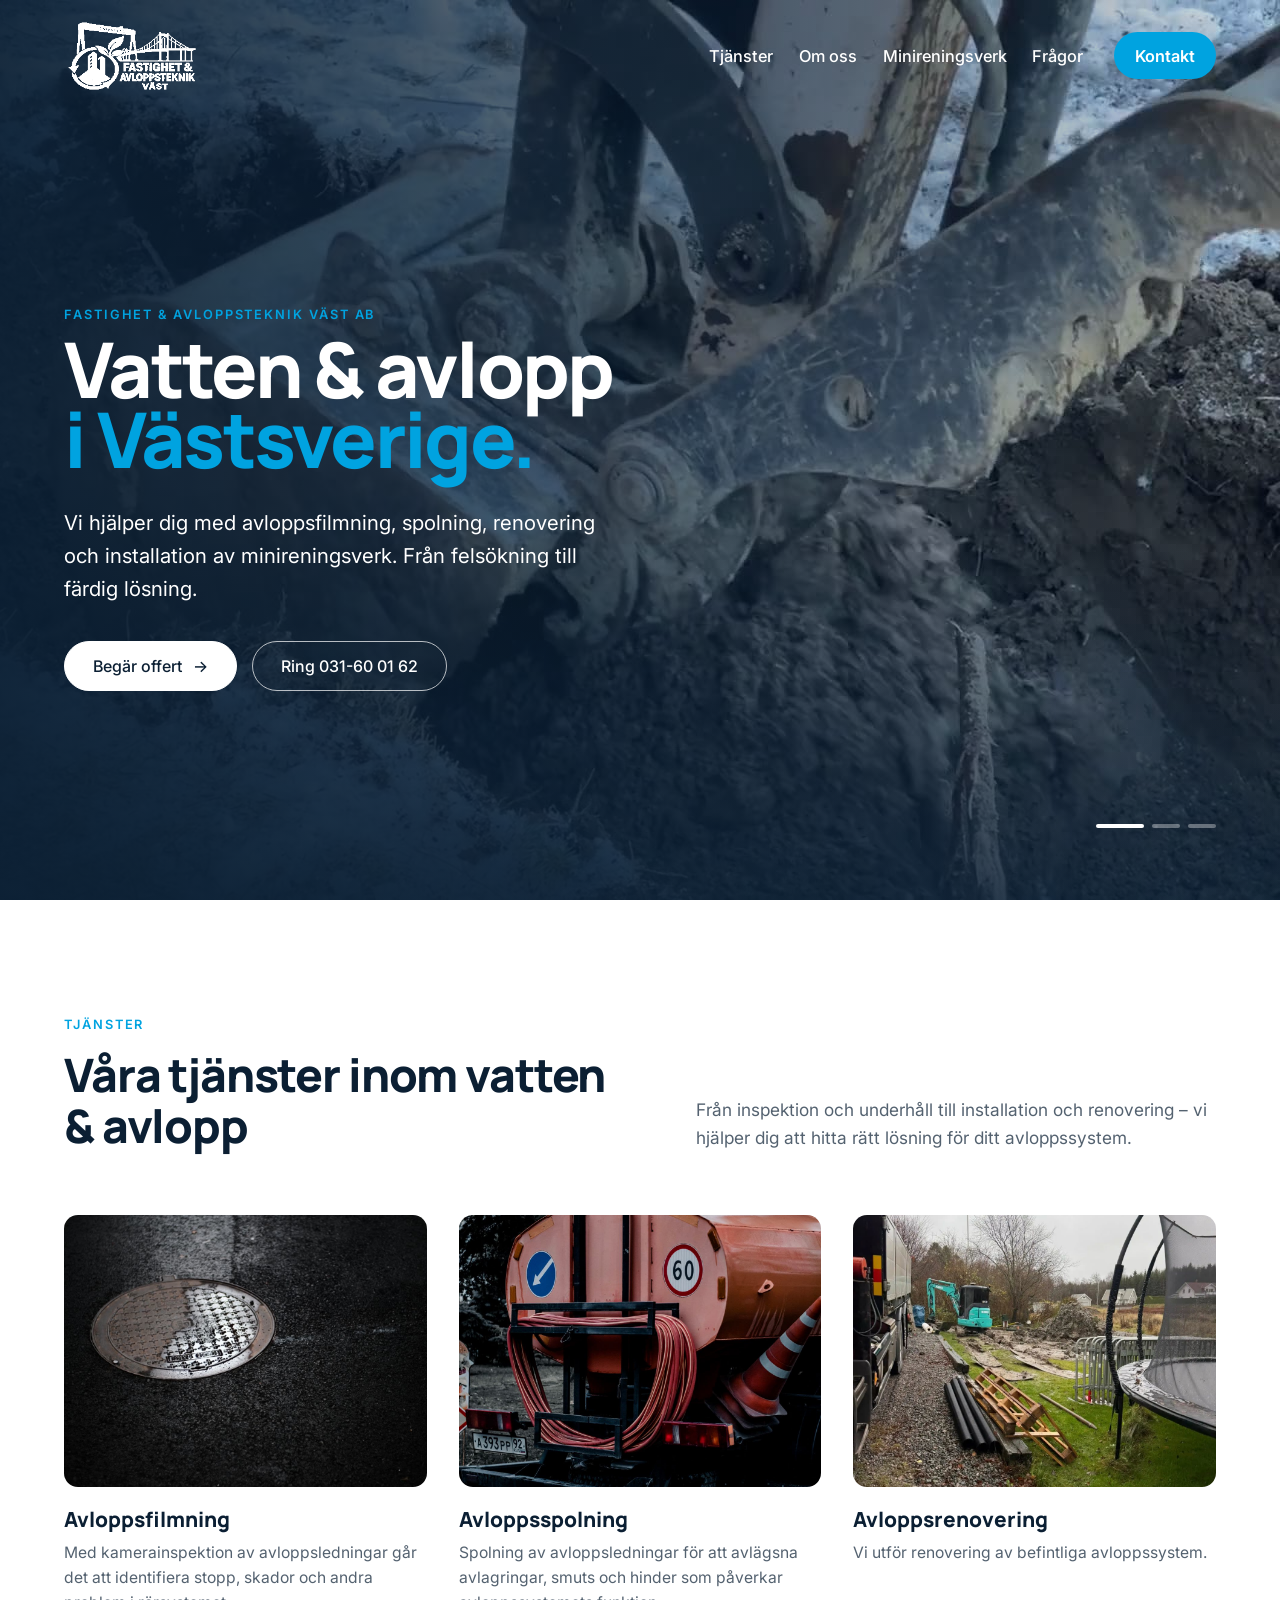
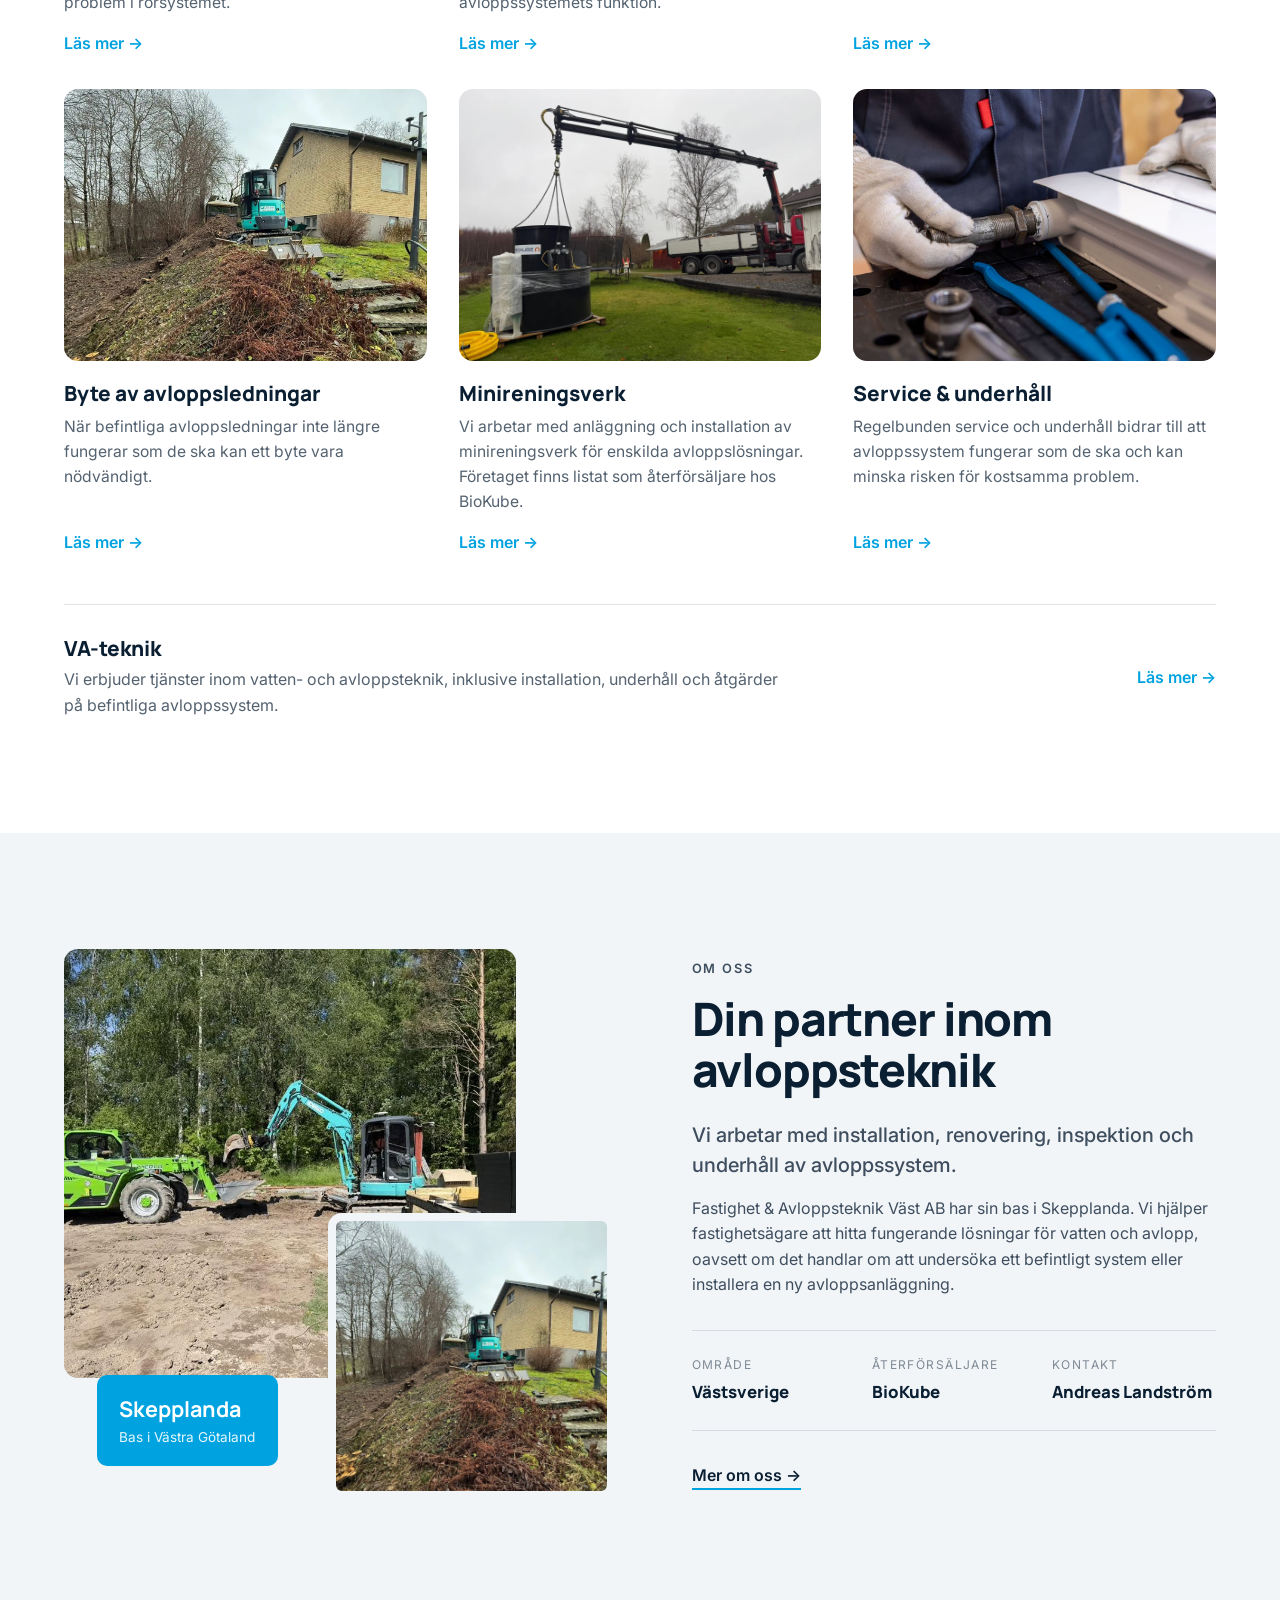
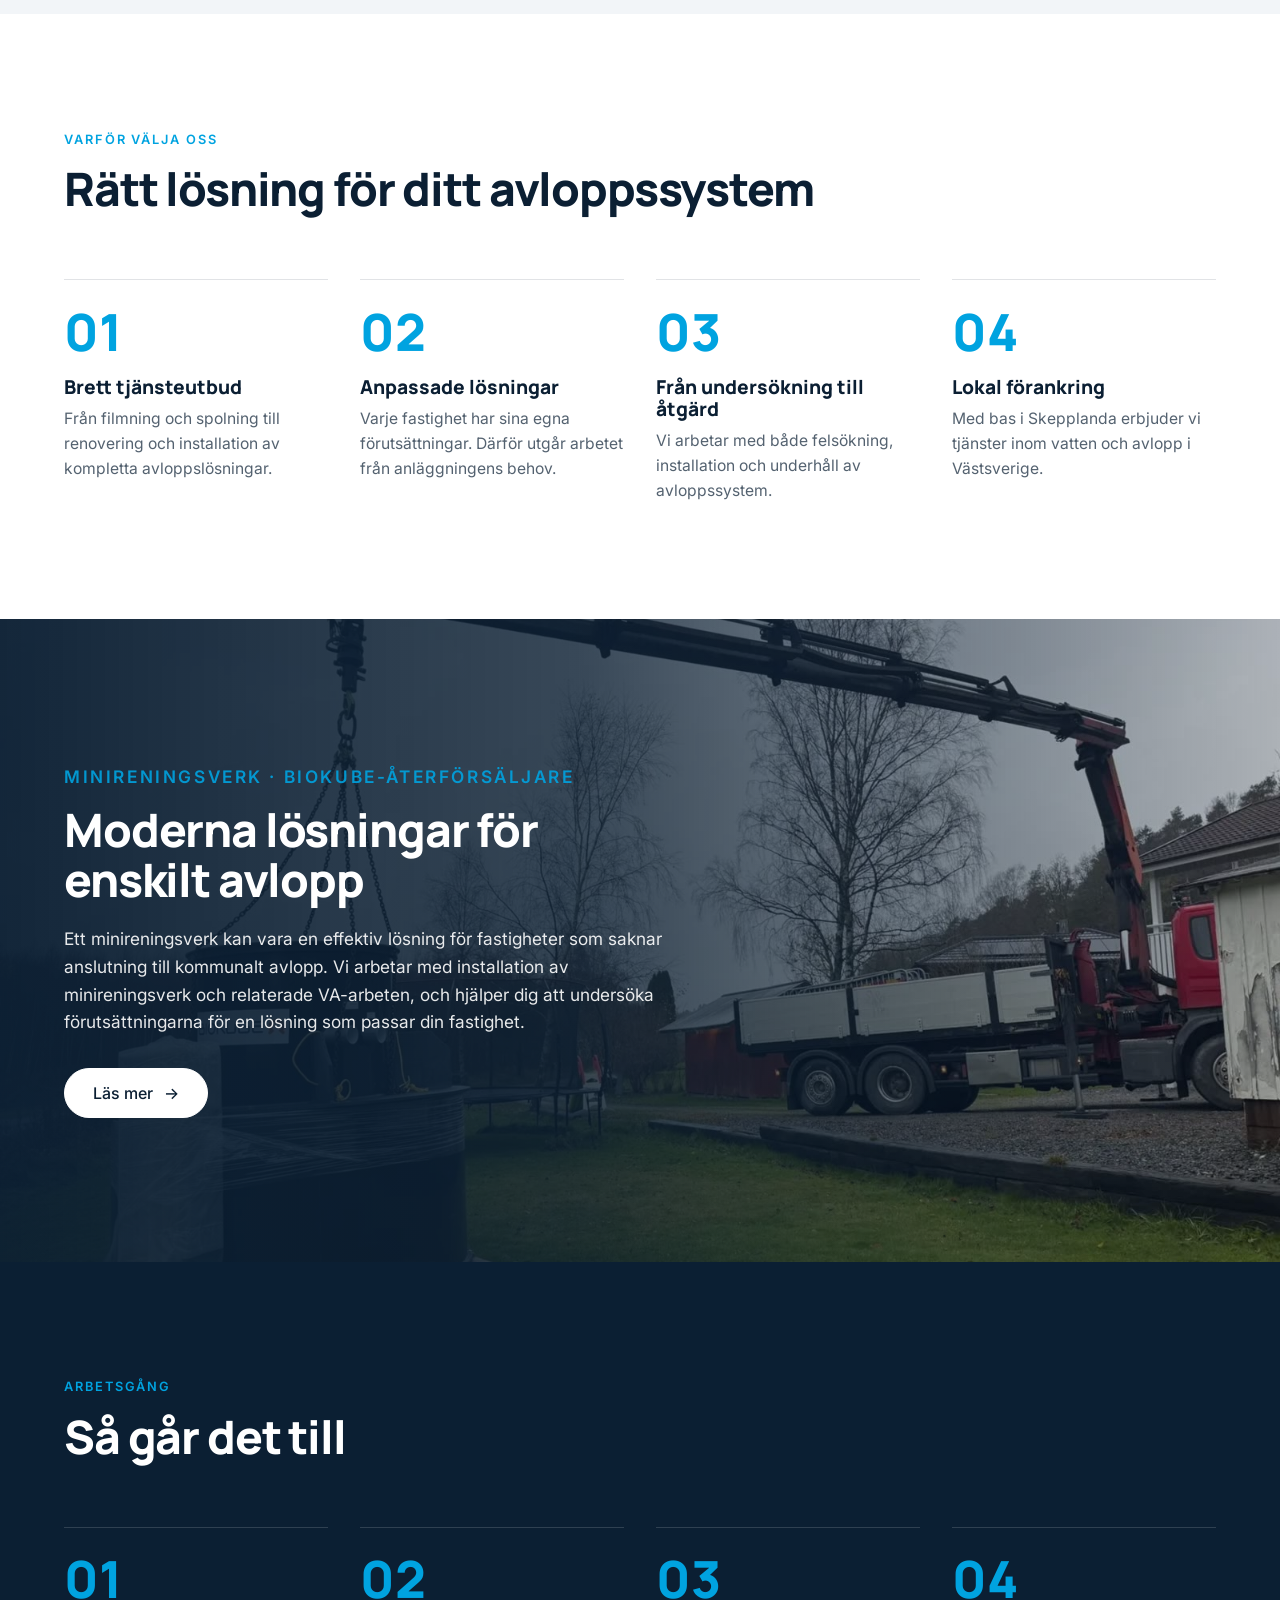
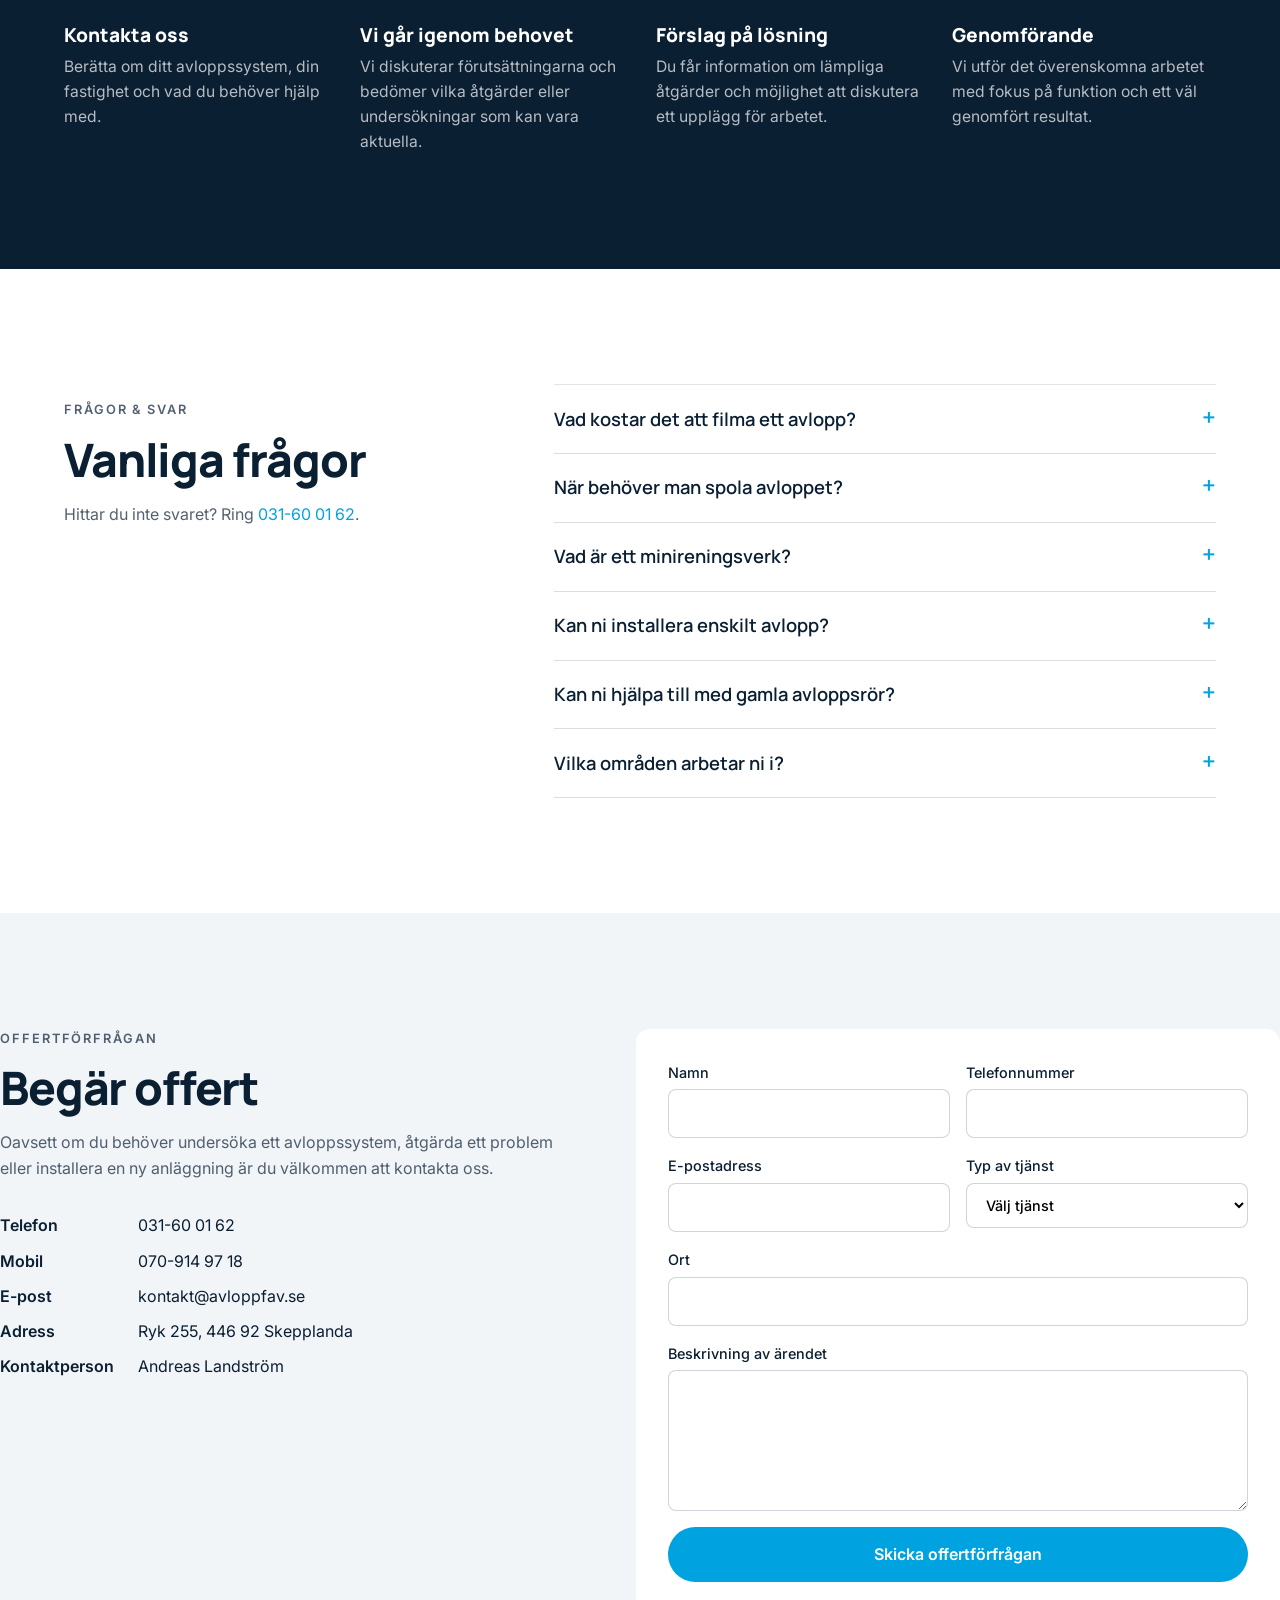
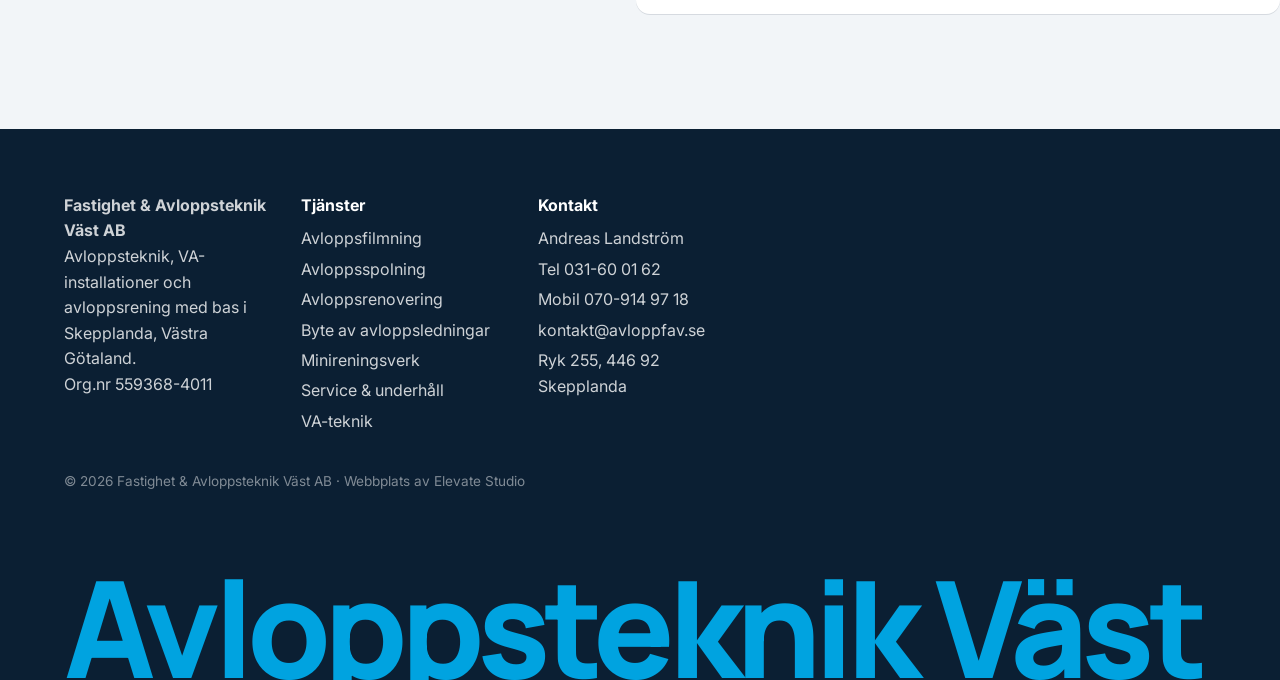
==== commit d591be77: "Enhetligt sektionssystem, ny Om oss, större navbar, tre växlande heroklipp Co-Authored-By: Claude Op" ====
--- a/index.html
+++ b/index.html
@@ -21,82 +21,83 @@
   <button class="burger" id="burger" aria-label="Meny">☰</button>
 </header>
 
-<!-- HERO: helskärmsvideo från grävarbete -->
+<!-- HERO: växlar mellan tre klipp -->
 <section class="hero">
-  <video class="hero-media" autoplay muted loop playsinline poster="assets/hero-poster.jpg">
-    <source src="assets/hero.mp4" type="video/mp4">
-  </video>
+  <div class="hero-videos" id="heroVideos">
+    <video class="hero-media on" muted playsinline autoplay poster="assets/hero-poster.jpg"><source src="assets/hero.mp4" type="video/mp4"></video>
+    <video class="hero-media" muted playsinline preload="none"><source src="assets/clip-2.mp4" type="video/mp4"></video>
+    <video class="hero-media" muted playsinline preload="none"><source src="assets/clip-3.mp4" type="video/mp4"></video>
+  </div>
   <div class="hero-overlay"></div>
-  <div class="hero-content">
+  <div class="wrap hero-content">
     <p class="eyebrow hero-in" style="--d:.1s">Fastighet &amp; Avloppsteknik Väst AB</p>
     <h1 class="hero-title"><span class="hero-in" style="--d:.25s">Vatten &amp; avlopp</span><span class="hero-in accent" style="--d:.45s">i Västsverige.</span></h1>
     <p class="hero-lead hero-in" style="--d:.65s">Vi hjälper dig med avloppsfilmning, spolning, renovering och installation av minireningsverk. Från felsökning till färdig lösning.</p>
     <div class="hero-cta hero-in" style="--d:.85s"><a href="#kontakt" class="hbtn">Begär offert <span>→</span></a><a href="tel:+4631600162" class="hlink">Ring 031-60 01 62</a></div>
   </div>
-  <a href="#tjanster" class="scroll-cue" aria-label="Scrolla ner"><span></span></a>
+  <div class="hero-dots" id="heroDots"><button class="on" aria-label="Klipp 1"></button><button aria-label="Klipp 2"></button><button aria-label="Klipp 3"></button></div>
 </section>
 
-<!-- Tjänster: bildkort -->
-<section class="section" id="tjanster">
-  <p class="eyebrow reveal">Tjänster</p>
-  <h2 class="reveal">Våra tjänster inom vatten &amp; avlopp</h2>
-  <p class="intro reveal">Från inspektion och underhåll till installation och renovering – vi hjälper dig att hitta rätt lösning för ditt avloppssystem.</p>
-  <div class="grid-3">
-    <a class="project reveal" href="tjanster/avloppsfilmning.html"><img src="assets/filmning.jpg" alt="Kamerainspektion av avlopp"><div><span>01</span><h3>Avloppsfilmning</h3><p>Med kamerainspektion av avloppsledningar går det att identifiera stopp, skador och andra problem i rörsystemet.</p></div></a>
-    <a class="project reveal" href="tjanster/avloppsspolning.html"><img src="assets/spolning.jpg" alt="Spolning av avloppsledning"><div><span>02</span><h3>Avloppsspolning</h3><p>Spolning av avloppsledningar för att avlägsna avlagringar, smuts och hinder som påverkar avloppssystemets funktion.</p></div></a>
-    <a class="project reveal" href="tjanster/avloppsrenovering.html"><img src="assets/arbete-ledningar.jpg" alt="Avloppsledningar"><div><span>03</span><h3>Avloppsrenovering</h3><p>Vi utför renovering av befintliga avloppssystem.</p></div></a>
-    <a class="project reveal" href="tjanster/byte-av-avloppsledningar.html"><img src="assets/arbete-graevning.jpg" alt="Grävning för nya ledningar"><div><span>04</span><h3>Byte av avloppsledningar</h3><p>När befintliga avloppsledningar inte längre fungerar som de ska kan ett byte vara nödvändigt.</p></div></a>
-    <a class="project reveal" href="tjanster/minireningsverk.html"><img src="assets/biokube.jpg" alt="Minireningsverk från BioKube"><div><span>05</span><h3>Minireningsverk</h3><p>Anläggning och installation av minireningsverk för enskilda avloppslösningar. Återförsäljare hos BioKube.</p></div></a>
-    <a class="project reveal" href="tjanster/service-och-underhall.html"><img src="assets/service.jpg" alt="Service av avloppsanläggning"><div><span>06</span><h3>Service &amp; underhåll</h3><p>Regelbunden service bidrar till att avloppssystem fungerar som de ska och kan minska risken för kostsamma problem.</p></div></a>
+<!-- 1. Tjänster (vit) -->
+<section class="blk" id="tjanster"><div class="wrap">
+  <header class="blk-head reveal"><div><p class="eyebrow">Tjänster</p><h2>Våra tjänster inom vatten &amp; avlopp</h2></div><p>Från inspektion och underhåll till installation och renovering – vi hjälper dig att hitta rätt lösning för ditt avloppssystem.</p></header>
+  <div class="svc-grid"><a class="svc-card reveal" href="tjanster/avloppsfilmning.html"><div class="ph"><img src="assets/filmning.jpg" alt="" loading="lazy"></div><h3>Avloppsfilmning</h3><p>Med kamerainspektion av avloppsledningar går det att identifiera stopp, skador och andra problem i rörsystemet.</p><span class="more">Läs mer →</span></a><a class="svc-card reveal" href="tjanster/avloppsspolning.html"><div class="ph"><img src="assets/spolning.jpg" alt="" loading="lazy"></div><h3>Avloppsspolning</h3><p>Spolning av avloppsledningar för att avlägsna avlagringar, smuts och hinder som påverkar avloppssystemets funktion.</p><span class="more">Läs mer →</span></a><a class="svc-card reveal" href="tjanster/avloppsrenovering.html"><div class="ph"><img src="assets/arbete-ledningar.jpg" alt="" loading="lazy"></div><h3>Avloppsrenovering</h3><p>Vi utför renovering av befintliga avloppssystem.</p><span class="more">Läs mer →</span></a><a class="svc-card reveal" href="tjanster/byte-av-avloppsledningar.html"><div class="ph"><img src="assets/arbete-graevning.jpg" alt="" loading="lazy"></div><h3>Byte av avloppsledningar</h3><p>När befintliga avloppsledningar inte längre fungerar som de ska kan ett byte vara nödvändigt.</p><span class="more">Läs mer →</span></a><a class="svc-card reveal" href="tjanster/minireningsverk.html"><div class="ph"><img src="assets/biokube.jpg" alt="" loading="lazy"></div><h3>Minireningsverk</h3><p>Vi arbetar med anläggning och installation av minireningsverk för enskilda avloppslösningar. Företaget finns listat som återförsäljare hos BioKube.</p><span class="more">Läs mer →</span></a><a class="svc-card reveal" href="tjanster/service-och-underhall.html"><div class="ph"><img src="assets/service.jpg" alt="" loading="lazy"></div><h3>Service & underhåll</h3><p>Regelbunden service och underhåll bidrar till att avloppssystem fungerar som de ska och kan minska risken för kostsamma problem.</p><span class="more">Läs mer →</span></a></div>
+  <a class="svc-wide reveal" href="tjanster/va-teknik.html"><div><h3>VA-teknik</h3><p>Vi erbjuder tjänster inom vatten- och avloppsteknik, inklusive installation, underhåll och åtgärder på befintliga avloppssystem.</p></div><span class="more">Läs mer →</span></a>
+</div></section>
+
+<!-- 2. Om oss (ljusgrå) -->
+<section class="blk soft" id="om-oss"><div class="wrap about">
+  <div class="about-media reveal">
+    <img class="a1" src="assets/arbete-maskiner.jpg" alt="Maskiner på arbetsplats">
+    <img class="a2" src="assets/arbete-graevning.jpg" alt="Grävarbete vid villa">
+    <div class="badge"><strong>Skepplanda</strong><span>Bas i Västra Götaland</span></div>
   </div>
-  <a href="tjanster/va-teknik.html" class="card wide reveal" style="display:block"><h3>VA-teknik →</h3><p>Vi erbjuder tjänster inom vatten- och avloppsteknik, inklusive installation, underhåll och åtgärder på befintliga avloppssystem.</p></a>
-</section>
+  <div class="about-text reveal">
+    <p class="eyebrow">Om oss</p>
+    <h2>Din partner inom avloppsteknik</h2>
+    <p class="big">Vi arbetar med installation, renovering, inspektion och underhåll av avloppssystem.</p>
+    <p>Fastighet &amp; Avloppsteknik Väst AB har sin bas i Skepplanda. Vi hjälper fastighetsägare att hitta fungerande lösningar för vatten och avlopp, oavsett om det handlar om att undersöka ett befintligt system eller installera en ny avloppsanläggning.</p>
+    <dl class="about-facts"><div><dt>Område</dt><dd>Västsverige</dd></div><div><dt>Återförsäljare</dt><dd>BioKube</dd></div><div><dt>Kontakt</dt><dd>Andreas Landström</dd></div></dl>
+    <a href="om-oss.html" class="btn-line">Mer om oss →</a>
+  </div>
+</div></section>
 
-<!-- Om oss -->
-<section class="split" id="om-oss">
-  <div class="reveal"><p class="eyebrow">Om oss</p><h2>Din partner inom avloppsteknik</h2>
-    <p>Fastighet &amp; Avloppsteknik Väst AB är ett företag med bas i Skepplanda som arbetar med installation, renovering, inspektion och underhåll av avloppssystem.</p>
-    <p>Vi hjälper fastighetsägare att hitta fungerande lösningar för vatten och avlopp, oavsett om det handlar om att undersöka ett befintligt system eller installera en ny avloppsanläggning.</p>
-    <a href="#kontakt" class="btn btn-outline">Kontakta oss</a></div>
-  <img class="reveal" src="assets/arbete-maskiner.jpg" alt="Maskiner på arbetsplats">
-</section>
+<!-- 3. Varför (vit) -->
+<section class="blk"><div class="wrap">
+  <header class="blk-head reveal"><div><p class="eyebrow">Varför välja oss</p><h2>Rätt lösning för ditt avloppssystem</h2></div></header>
+  <div class="num-grid"><div class="reveal"><span class="num">01</span><h3>Brett tjänsteutbud</h3><p>Från filmning och spolning till renovering och installation av kompletta avloppslösningar.</p></div><div class="reveal"><span class="num">02</span><h3>Anpassade lösningar</h3><p>Varje fastighet har sina egna förutsättningar. Därför utgår arbetet från anläggningens behov.</p></div><div class="reveal"><span class="num">03</span><h3>Från undersökning till åtgärd</h3><p>Vi arbetar med både felsökning, installation och underhåll av avloppssystem.</p></div><div class="reveal"><span class="num">04</span><h3>Lokal förankring</h3><p>Med bas i Skepplanda erbjuder vi tjänster inom vatten och avlopp i Västsverige.</p></div></div>
+</div></section>
 
-<!-- Varför välja oss (B) -->
-<section class="sec"><p class="eyebrow">Varför välja oss</p><h2>Rätt lösning för ditt avloppssystem</h2><div class="wB"><div class="reveal"><span>01</span><h3>Brett tjänsteutbud</h3><p>Från filmning och spolning till renovering och installation av kompletta avloppslösningar.</p></div><div class="reveal"><span>02</span><h3>Anpassade lösningar</h3><p>Varje fastighet har sina egna förutsättningar. Därför utgår arbetet från anläggningens behov.</p></div><div class="reveal"><span>03</span><h3>Från undersökning till åtgärd</h3><p>Vi arbetar med både felsökning, installation och underhåll av avloppssystem.</p></div><div class="reveal"><span>04</span><h3>Lokal förankring</h3><p>Med bas i Skepplanda erbjuder vi tjänster inom vatten och avlopp i Västsverige.</p></div></div></section>
+<!-- 4. Minireningsverk (bild) -->
+<section class="blk img" id="minireningsverk" style="background-image:linear-gradient(90deg,#0b1f33f5 0%,#0b1f33cc 45%,#0b1f3340 100%),url(assets/biokube.jpg)"><div class="wrap">
+  <div class="img-text reveal"><p class="eyebrow">Minireningsverk · BioKube-återförsäljare</p><h2>Moderna lösningar för enskilt avlopp</h2>
+  <p>Ett minireningsverk kan vara en effektiv lösning för fastigheter som saknar anslutning till kommunalt avlopp. Vi arbetar med installation av minireningsverk och relaterade VA-arbeten, och hjälper dig att undersöka förutsättningarna för en lösning som passar din fastighet.</p>
+  <a href="minireningsverk.html" class="hbtn">Läs mer <span>→</span></a></div>
+</div></section>
 
-<!-- Minireningsverk (B) -->
-<section class="mB" id="minireningsverk" style="background-image:linear-gradient(90deg,#0b1f33f5,#0b1f3360),url(assets/biokube.jpg)"><div class="reveal"><p class="eyebrow">Minireningsverk · BioKube-återförsäljare</p><h2>Moderna lösningar för enskilt avlopp</h2><p>Ett minireningsverk kan vara en effektiv lösning för fastigheter som saknar anslutning till kommunalt avlopp. Vi arbetar med installation av minireningsverk och relaterade VA-arbeten, och hjälper dig att undersöka förutsättningarna för en lösning som passar din fastighet.</p><a href="minireningsverk.html" class="btn">Läs mer om minireningsverk</a></div></section>
+<!-- 5. Arbetsgång (mörk) -->
+<section class="blk dark"><div class="wrap">
+  <header class="blk-head reveal"><div><p class="eyebrow">Arbetsgång</p><h2>Så går det till</h2></div></header>
+  <ol class="num-grid steps4"><li class="reveal"><span class="num">01</span><h3>Kontakta oss</h3><p>Berätta om ditt avloppssystem, din fastighet och vad du behöver hjälp med.</p></li><li class="reveal"><span class="num">02</span><h3>Vi går igenom behovet</h3><p>Vi diskuterar förutsättningarna och bedömer vilka åtgärder eller undersökningar som kan vara aktuella.</p></li><li class="reveal"><span class="num">03</span><h3>Förslag på lösning</h3><p>Du får information om lämpliga åtgärder och möjlighet att diskutera ett upplägg för arbetet.</p></li><li class="reveal"><span class="num">04</span><h3>Genomförande</h3><p>Vi utför det överenskomna arbetet med fokus på funktion och ett väl genomfört resultat.</p></li></ol>
+</div></section>
 
-<!-- Arbetsgång (D) -->
-<section class="sec dark"><p class="eyebrow">Arbetsgång</p><h2>Så går det till</h2><ol class="sD"><li class="reveal"><span>01</span><h3>Kontakta oss</h3><p>Berätta om ditt avloppssystem, din fastighet och vad du behöver hjälp med.</p></li><li class="reveal"><span>02</span><h3>Vi går igenom behovet</h3><p>Vi diskuterar förutsättningarna och bedömer vilka åtgärder eller undersökningar som kan vara aktuella.</p></li><li class="reveal"><span>03</span><h3>Förslag på lösning</h3><p>Du får information om lämpliga åtgärder och möjlighet att diskutera ett upplägg för arbetet.</p></li><li class="reveal"><span>04</span><h3>Genomförande</h3><p>Vi utför det överenskomna arbetet med fokus på funktion och ett väl genomfört resultat.</p></li></ol></section>
+<!-- 6. FAQ (vit) -->
+<section class="blk" id="faq"><div class="wrap fB">
+  <header class="reveal"><p class="eyebrow">Frågor &amp; svar</p><h2>Vanliga frågor</h2><p>Hittar du inte svaret? Ring <a href="tel:+4631600162">031-60 01 62</a>.</p></header>
+  <div class="faq"><details><summary>Vad kostar det att filma ett avlopp?</summary><p>Priset beror bland annat på ledningarnas omfattning och förutsättningarna på platsen. Kontakta oss för att beskriva ditt behov och få information om kostnaden.</p></details><details><summary>När behöver man spola avloppet?</summary><p>Avloppsspolning kan vara aktuellt vid återkommande stopp, långsam avrinning eller som en del av förebyggande underhåll.</p></details><details><summary>Vad är ett minireningsverk?</summary><p>Ett minireningsverk är en anläggning som renar avloppsvatten från exempelvis en fastighet som saknar kommunal avloppsanslutning.</p></details><details><summary>Kan ni installera enskilt avlopp?</summary><p>Ja, företaget arbetar med installation av minireningsverk och relaterade arbeten inom vatten och avlopp.</p></details><details><summary>Kan ni hjälpa till med gamla avloppsrör?</summary><p>Ja, företaget arbetar med filmning, renovering och byte av avloppssystem. Vilken åtgärd som är lämplig beror på ledningarnas skick.</p></details><details><summary>Vilka områden arbetar ni i?</summary><p>Vi har vår bas i Skepplanda i Västra Götaland. Kontakta oss för att kontrollera om vi kan hjälpa dig på din ort.</p></details></div>
+</div></section>
 
-<!-- FAQ (B) -->
-<section class="sec" id="faq"><div class="fB"><div><h2>Vanliga frågor</h2><p>Hittar du inte svaret? Ring <a href="tel:+4631600162">031-60 01 62</a>.</p></div><div class="faq"><details><summary>Vad kostar det att filma ett avlopp?</summary><p>Priset beror bland annat på ledningarnas omfattning och förutsättningarna på platsen. Kontakta oss för att beskriva ditt behov och få information om kostnaden.</p></details><details><summary>När behöver man spola avloppet?</summary><p>Avloppsspolning kan vara aktuellt vid återkommande stopp, långsam avrinning eller som en del av förebyggande underhåll.</p></details><details><summary>Vad är ett minireningsverk?</summary><p>Ett minireningsverk är en anläggning som renar avloppsvatten från exempelvis en fastighet som saknar kommunal avloppsanslutning.</p></details><details><summary>Kan ni installera enskilt avlopp?</summary><p>Ja, företaget arbetar med installation av minireningsverk och relaterade arbeten inom vatten och avlopp.</p></details><details><summary>Kan ni hjälpa till med gamla avloppsrör?</summary><p>Ja, företaget arbetar med filmning, renovering och byte av avloppssystem. Vilken åtgärd som är lämplig beror på ledningarnas skick.</p></details><details><summary>Vilka områden arbetar ni i?</summary><p>Vi har vår bas i Skepplanda i Västra Götaland. Kontakta oss för att kontrollera om vi kan hjälpa dig på din ort.</p></details></div></div></section>
-
-<!-- Kontakt -->
-<section class="contact" id="kontakt">
-  <div class="reveal">
-    <p class="eyebrow">Kontakt</p>
-    <h2>Begär offert</h2>
+<!-- 7. Offert (ljusgrå) -->
+<section class="blk soft" id="kontakt"><div class="wrap offert">
+  <div class="reveal"><p class="eyebrow">Offertförfrågan</p><h2>Begär offert</h2>
     <p>Oavsett om du behöver undersöka ett avloppssystem, åtgärda ett problem eller installera en ny anläggning är du välkommen att kontakta oss.</p>
-    <dl>
-      <dt>Telefon</dt><dd><a href="tel:+4631600162">031-60 01 62</a></dd>
-      <dt>Mobil</dt><dd><a href="tel:+46709149718">070-914 97 18</a></dd>
-      <dt>E-post</dt><dd><a href="mailto:kontakt@avloppfav.se">kontakt@avloppfav.se</a></dd>
-      <dt>Adress</dt><dd>Ryk 255, 446 92 Skepplanda</dd>
-      <dt>Kontaktperson</dt><dd>Andreas Landström</dd>
-    </dl>
-  </div>
-  <form class="form reveal" action="mailto:kontakt@avloppfav.se" method="post" enctype="text/plain">
-    <label>Namn<input name="Namn" required></label>
-    <label>Telefonnummer<input name="Telefon" type="tel"></label>
-    <label>E-postadress<input name="E-post" type="email" required></label>
-    <label>Typ av tjänst<select name="Tjänst"><option value="">Välj tjänst</option><option>Avloppsfilmning</option><option>Avloppsspolning</option><option>Avloppsrenovering</option><option>Byte av avloppsledningar</option><option>Minireningsverk</option><option>Service och underhåll</option><option>Övrigt</option></select></label>
-    <label>Ort<input name="Ort"></label>
-    <label class="full">Beskrivning av ärendet<textarea name="Beskrivning" rows="4"></textarea></label>
-    <button class="btn full" type="submit">Skicka offertförfrågan</button>
-  </form>
-</section>
+    <dl class="kdl"><dt>Telefon</dt><dd><a href="tel:+4631600162">031-60 01 62</a></dd><dt>Mobil</dt><dd><a href="tel:+46709149718">070-914 97 18</a></dd><dt>E-post</dt><dd><a href="mailto:kontakt@avloppfav.se">kontakt@avloppfav.se</a></dd><dt>Adress</dt><dd>Ryk 255, 446 92 Skepplanda</dd><dt>Kontaktperson</dt><dd>Andreas Landström</dd></dl></div>
+  <div class="reveal"><form class="form" action="mailto:kontakt@avloppfav.se" method="post" enctype="text/plain">
+<label>Namn<input name="Namn" required></label><label>Telefonnummer<input name="Telefon" type="tel"></label>
+<label>E-postadress<input name="E-post" type="email" required></label><label>Typ av tjänst<select name="Tjänst"><option value="">Välj tjänst</option><option>Avloppsfilmning</option><option>Avloppsspolning</option><option>Avloppsrenovering</option><option>Byte av avloppsledningar</option><option>Minireningsverk</option><option>Service & underhåll</option><option>VA-teknik</option><option>Övrigt</option></select></label>
+<label class="full">Ort<input name="Ort"></label><label class="full">Beskrivning av ärendet<textarea name="Beskrivning" rows="5"></textarea></label>
+<button class="btn full" type="submit">Skicka offertförfrågan</button></form></div>
+</div></section>
 
 <footer class="footer ftAE"><div><strong>Fastighet &amp; Avloppsteknik Väst AB</strong><p>Avloppsteknik, VA-installationer och avloppsrening med bas i Skepplanda, Västra Götaland.</p><p>Org.nr 559368-4011</p></div>
 <div><h4>Tjänster</h4><a href="tjanster/avloppsfilmning.html">Avloppsfilmning</a><a href="tjanster/avloppsspolning.html">Avloppsspolning</a><a href="tjanster/avloppsrenovering.html">Avloppsrenovering</a><a href="tjanster/byte-av-avloppsledningar.html">Byte av avloppsledningar</a><a href="tjanster/minireningsverk.html">Minireningsverk</a><a href="tjanster/service-och-underhall.html">Service & underhåll</a><a href="tjanster/va-teknik.html">VA-teknik</a></div>
--- a/style.css
+++ b/style.css
@@ -180,3 +180,107 @@
 .hlink{background:transparent;color:#fff;border:1px solid #ffffffb3}
 .hlink::before{content:none}
 .hlink:hover{background:#fff;color:var(--ink);border-color:#fff}
+
+/* ================================================================
+   ENHETLIGT SEKTIONSSYSTEM (v5)
+   Alla sektioner: samma luft, samma rubrikstorlek, samma bredd.
+   Rytm: vit → grå → vit → bild → mörk → vit → grå → footer
+   ================================================================ */
+:root{--wrap:1280px;--pad-y:clamp(4.5rem,9vw,8rem);--h2:clamp(2rem,3.6vw,3rem);--gap:clamp(1.25rem,2.5vw,2rem);--line:#0b1f331f}
+.wrap{max-width:var(--wrap);margin:0 auto;padding:0 5vw;box-sizing:content-box}
+@media (min-width:1500px){.wrap{padding:0 2rem}}
+.blk{padding:var(--pad-y) 0;background:#fff;color:var(--ink)}
+.blk.soft{background:var(--soft)}
+.blk.dark{background:var(--ink);color:#fff}
+.blk.img{background-size:cover;background-position:center;color:#fff;padding:calc(var(--pad-y)*1.25) 0}
+.blk h2{font-size:var(--h2);letter-spacing:-.025em;line-height:1.1;margin:0}
+.blk .eyebrow{margin:0 0 .9rem}
+.blk-head{display:grid;grid-template-columns:1fr 1fr;gap:var(--gap) 4rem;align-items:end;margin-bottom:clamp(2.5rem,5vw,4rem)}
+.blk-head>p{color:#0b1f33b3;font-size:1.08rem;max-width:520px;justify-self:end}
+.blk-head:only-child,.blk-head:has(>div:only-child){grid-template-columns:1fr}
+.num{display:block;font-family:Manrope;font-weight:800;font-size:clamp(2.6rem,4vw,3.6rem);line-height:1;color:var(--accent);margin-bottom:1.2rem}
+
+/* Navbar: större, logga vänster, meny höger tätt ihop */
+.site-header{justify-content:space-between;gap:2rem;padding:1.1rem 5vw;min-height:96px}
+.site-header.solid{padding:.7rem 5vw;min-height:80px}
+.logo img{height:76px}
+.site-header.solid .logo img{height:60px}
+.nav{gap:1.1rem;font-size:1.02rem}
+.nav>a,.nav .dd>a{padding:.35rem .25rem}
+.nav .btn-sm{margin-left:.6rem;padding:.65rem 1.3rem}
+.scroll-cue{display:none!important}
+
+/* Hero med flera klipp */
+.hero-videos{position:absolute;inset:0}
+.hero-videos .hero-media{opacity:0;transition:opacity .9s ease}
+.hero-videos .hero-media.on{opacity:1}
+.hero-content.wrap{position:relative;width:100%;padding-top:6rem;padding-bottom:0;max-width:var(--wrap)}
+.hero-dots{position:absolute;right:5vw;bottom:4.5rem;display:flex;gap:.5rem;z-index:2}
+.hero-dots button{width:28px;height:4px;border:0;border-radius:2px;background:#ffffff59;cursor:pointer;padding:0;transition:.3s}
+.hero-dots button.on{background:#fff;width:48px}
+
+/* Tjänster */
+.svc-grid{display:grid;grid-template-columns:repeat(3,1fr);gap:var(--gap)}
+.svc-card{display:flex;flex-direction:column}
+.svc-card .ph{border-radius:var(--radius);overflow:hidden;aspect-ratio:4/3;margin-bottom:1.3rem;background:var(--soft)}
+.svc-card img{width:100%;height:100%;object-fit:cover;transition:transform .6s}
+.svc-card:hover img{transform:scale(1.05)}
+.svc-card h3{font-size:1.3rem;margin-bottom:.5rem}
+.svc-card p{color:#0b1f33b3;font-size:.98rem;flex:1}
+.more{display:inline-block;margin-top:1rem;font-weight:600;color:var(--accent)}
+.svc-card:hover h3{color:var(--accent)}
+.svc-wide{display:flex;justify-content:space-between;align-items:center;gap:2rem;margin-top:calc(var(--gap)*1.5);padding:2rem 0 0;border-top:1px solid var(--line)}
+.svc-wide h3{font-size:1.3rem;margin-bottom:.4rem}.svc-wide p{color:#0b1f33b3;max-width:720px}.svc-wide .more{margin:0;white-space:nowrap}
+
+/* Om oss */
+.about{display:grid;grid-template-columns:1.05fr 1fr;gap:clamp(3rem,6vw,6rem);align-items:center}
+.about-media{position:relative;aspect-ratio:1/1}
+.about-media img{position:absolute;object-fit:cover;border-radius:var(--radius)}
+.about-media .a1{inset:0 18% 22% 0;width:82%;height:78%}
+.about-media .a2{right:0;bottom:0;width:52%;height:52%;border:8px solid var(--soft);box-sizing:border-box}
+.about-media .badge{position:absolute;left:6%;bottom:6%;background:var(--accent);color:#fff;padding:1.1rem 1.4rem;border-radius:10px;display:flex;flex-direction:column}
+.about-media .badge strong{font-family:Manrope;font-size:1.35rem}.about-media .badge span{font-size:.85rem;opacity:.9}
+.about-text h2{margin-bottom:1.5rem}
+.about-text .big{font-size:1.25rem;line-height:1.5;font-weight:500;margin-bottom:1rem}
+.about-text p{color:#0b1f33c7;margin-bottom:1rem}
+.about-facts{display:grid;grid-template-columns:repeat(3,1fr);gap:1rem;margin:2rem 0;padding:1.5rem 0;border-top:1px solid var(--line);border-bottom:1px solid var(--line)}
+.about-facts dt{font-size:.75rem;text-transform:uppercase;letter-spacing:.12em;color:#0b1f3380;margin-bottom:.3rem}
+.about-facts dd{margin:0;font-family:Manrope;font-weight:800;font-size:1.05rem}
+.btn-line{font-weight:600;color:var(--ink);border-bottom:2px solid var(--accent);padding-bottom:3px}
+.btn-line:hover{color:var(--accent)}
+
+/* Nummerrutnät (Varför + Arbetsgång) */
+.num-grid{list-style:none;padding:0;margin:0;display:grid;grid-template-columns:repeat(4,1fr);gap:var(--gap)}
+.num-grid>*{padding-top:1.6rem;border-top:1px solid var(--line)}
+.num-grid h3{font-size:1.2rem;margin-bottom:.5rem}
+.num-grid p{color:#0b1f33b3;font-size:.98rem}
+.blk.dark .num-grid>*{border-color:#ffffff26}
+.blk.dark .num-grid p{color:#ffffffb3}
+
+/* Bildsektion */
+.img-text{max-width:620px}
+.img-text h2{margin-bottom:1.2rem}
+.img-text p{opacity:.9;margin-bottom:2rem;font-size:1.08rem}
+
+/* FAQ + offert i samma system */
+.blk .fB{display:grid;grid-template-columns:1fr 1.6fr;gap:clamp(2rem,6vw,6rem)}
+.blk .fB header p{margin-top:1rem;color:#0b1f33b3}
+.blk .fB header a{color:var(--accent)}
+.blk .faq{max-width:none;padding:0}
+.blk .faq details:first-child{border-top:1px solid var(--line)}
+.offert{display:grid;grid-template-columns:1fr 1.15fr;gap:clamp(2rem,6vw,6rem);padding:0;background:none}
+.offert h2{margin-bottom:1rem}
+.offert>div>p{color:#0b1f33b3}
+.kdl{display:grid;grid-template-columns:auto 1fr;gap:.6rem 1.5rem;margin-top:2rem}
+.kdl dt{font-weight:600}.kdl dd{margin:0}.kdl a:hover{color:var(--accent)}
+.blk .form{box-shadow:0 1px 0 var(--line)}
+
+@media (max-width:900px){
+  .blk-head,.about,.blk .fB,.offert{grid-template-columns:1fr}
+  .blk-head>p{justify-self:start}
+  .svc-grid{grid-template-columns:1fr 1fr}
+  .num-grid{grid-template-columns:1fr 1fr}
+  .svc-wide{flex-direction:column;align-items:flex-start}
+  .site-header{min-height:72px}.logo img{height:54px}
+}
+@media (max-width:560px){.svc-grid,.num-grid,.about-facts{grid-template-columns:1fr}}
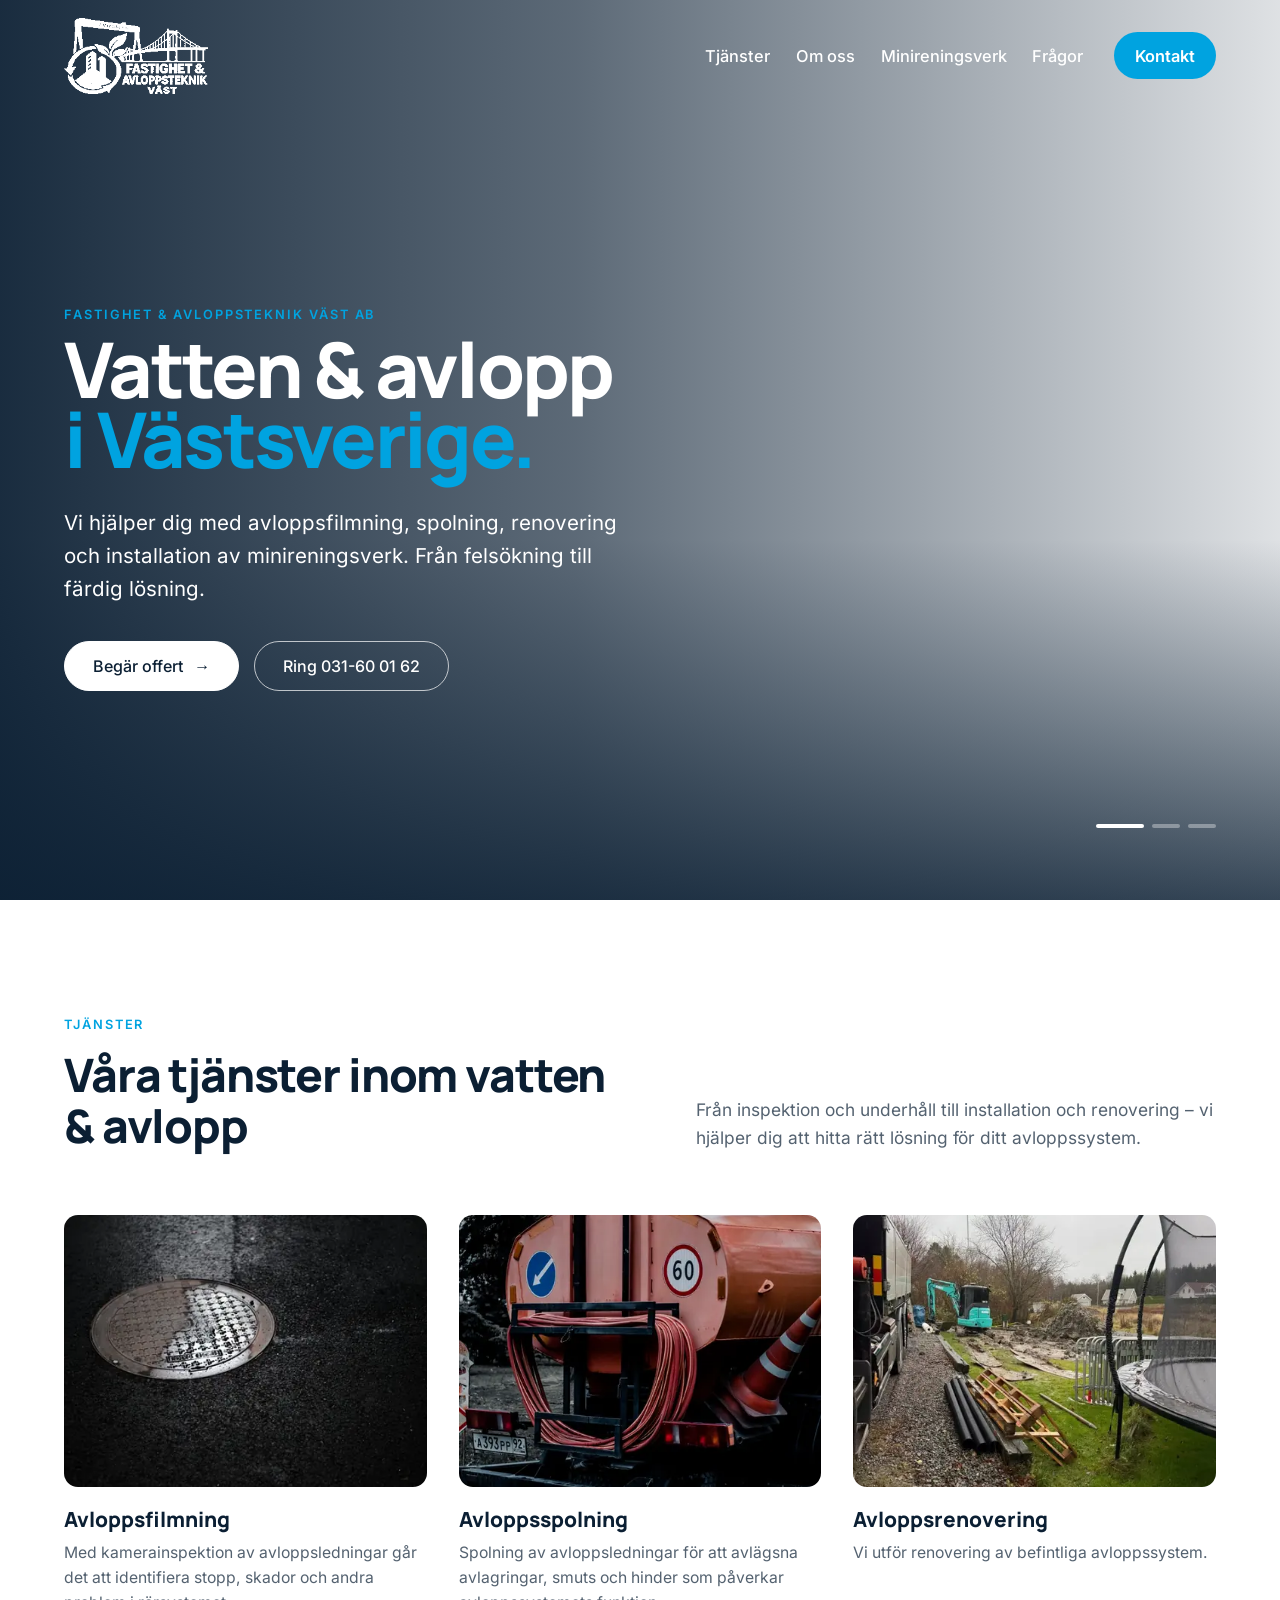
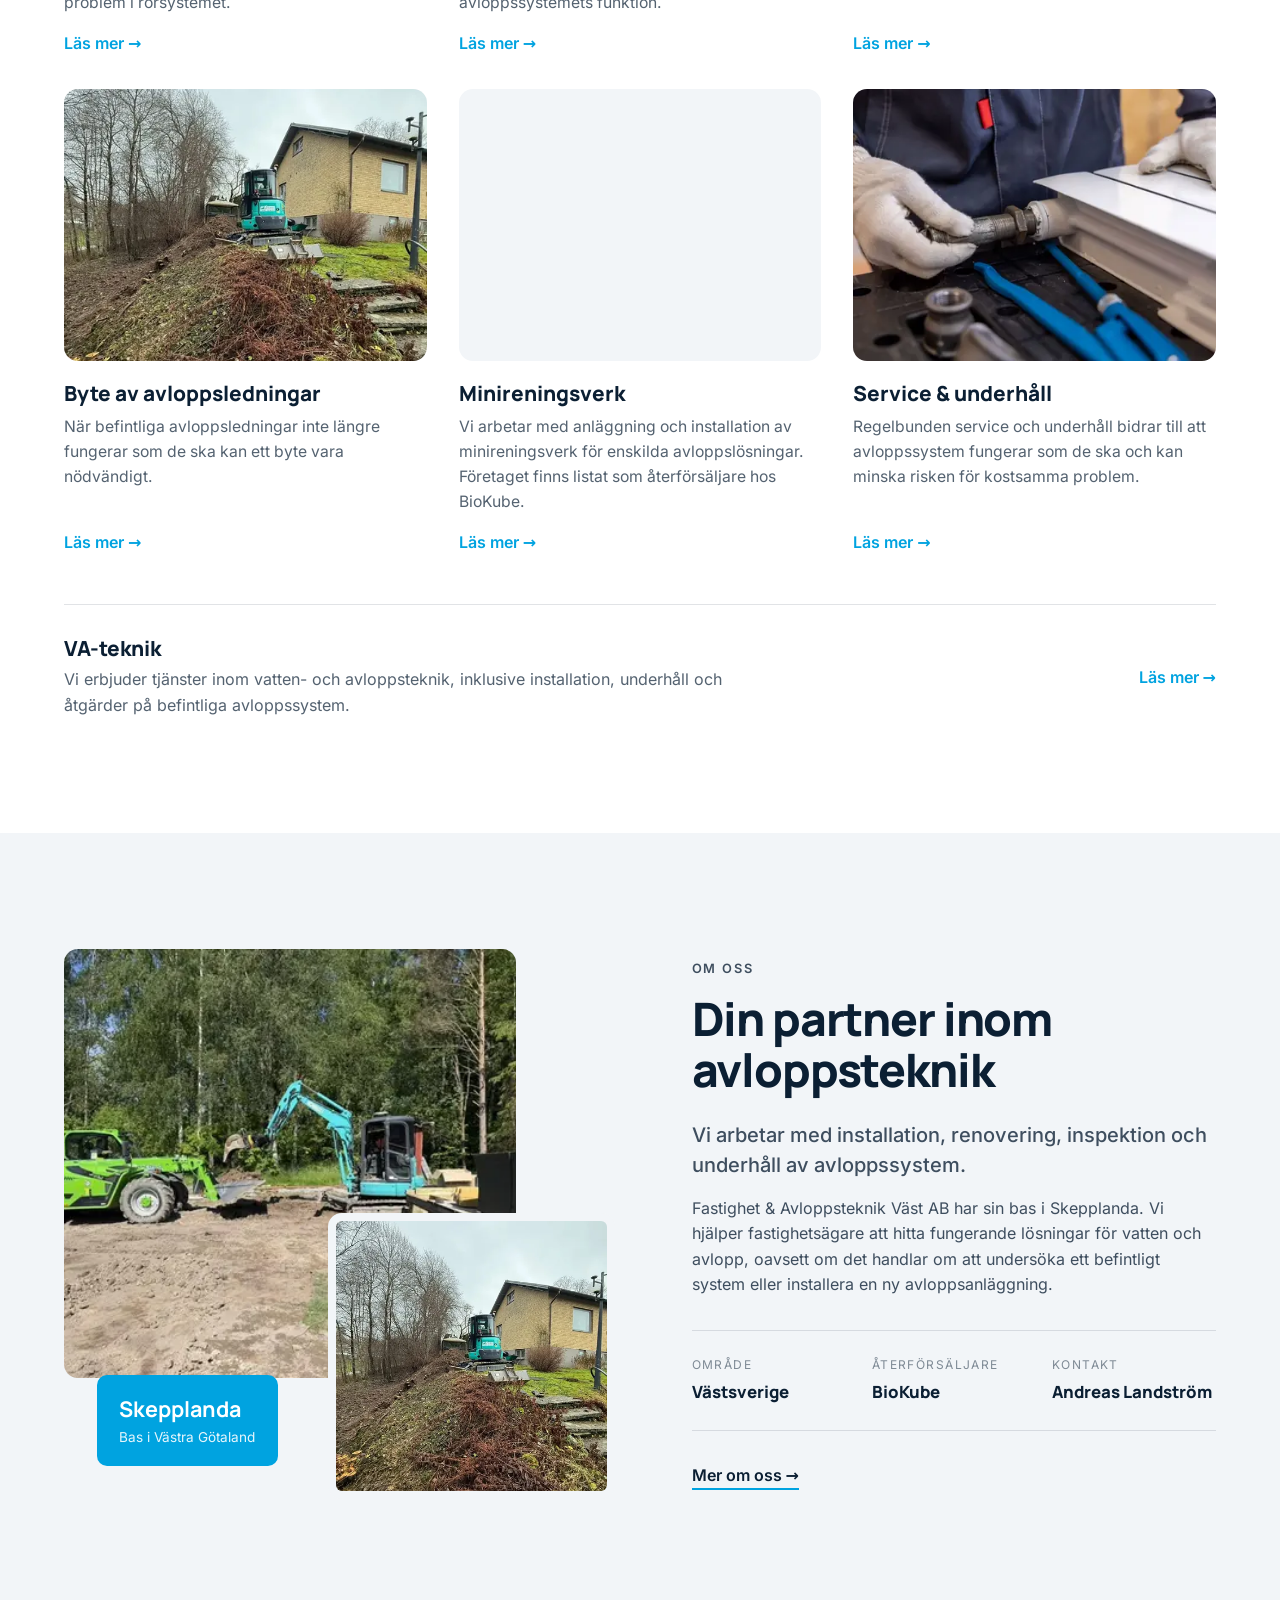
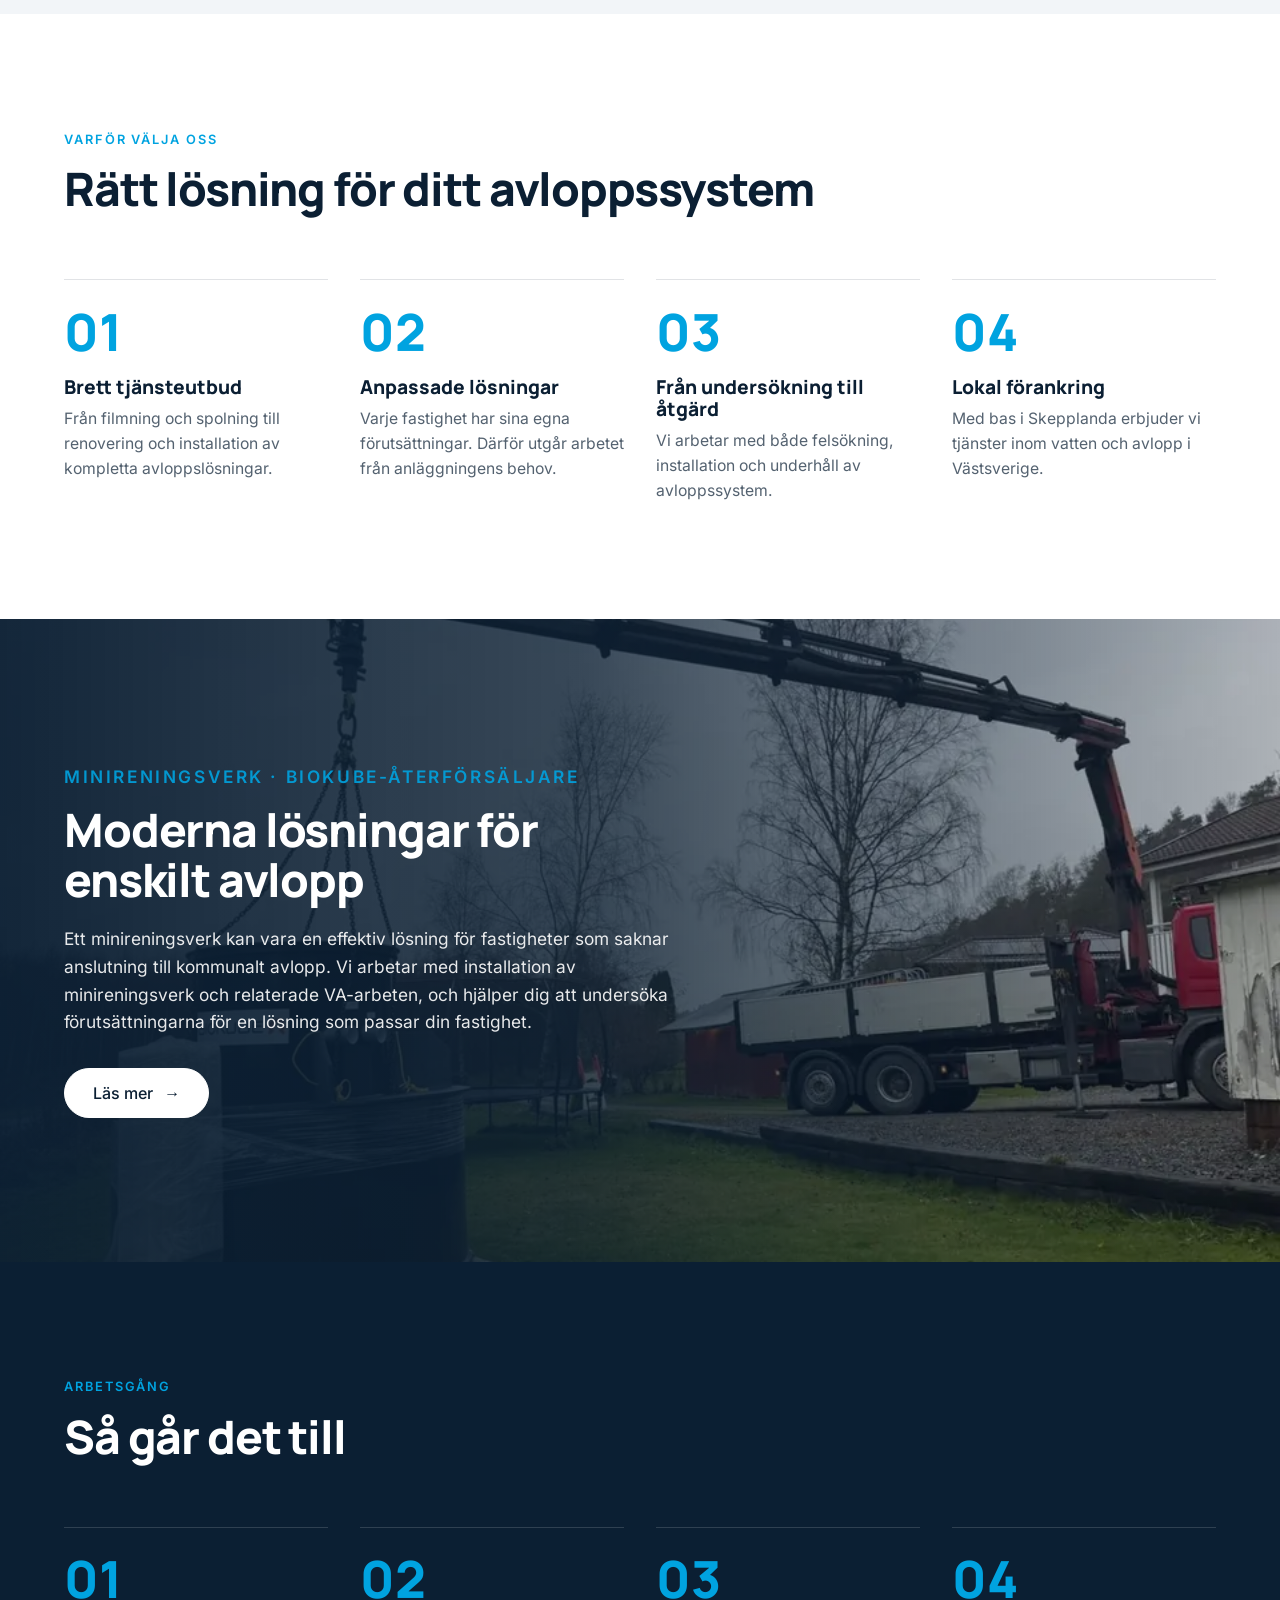
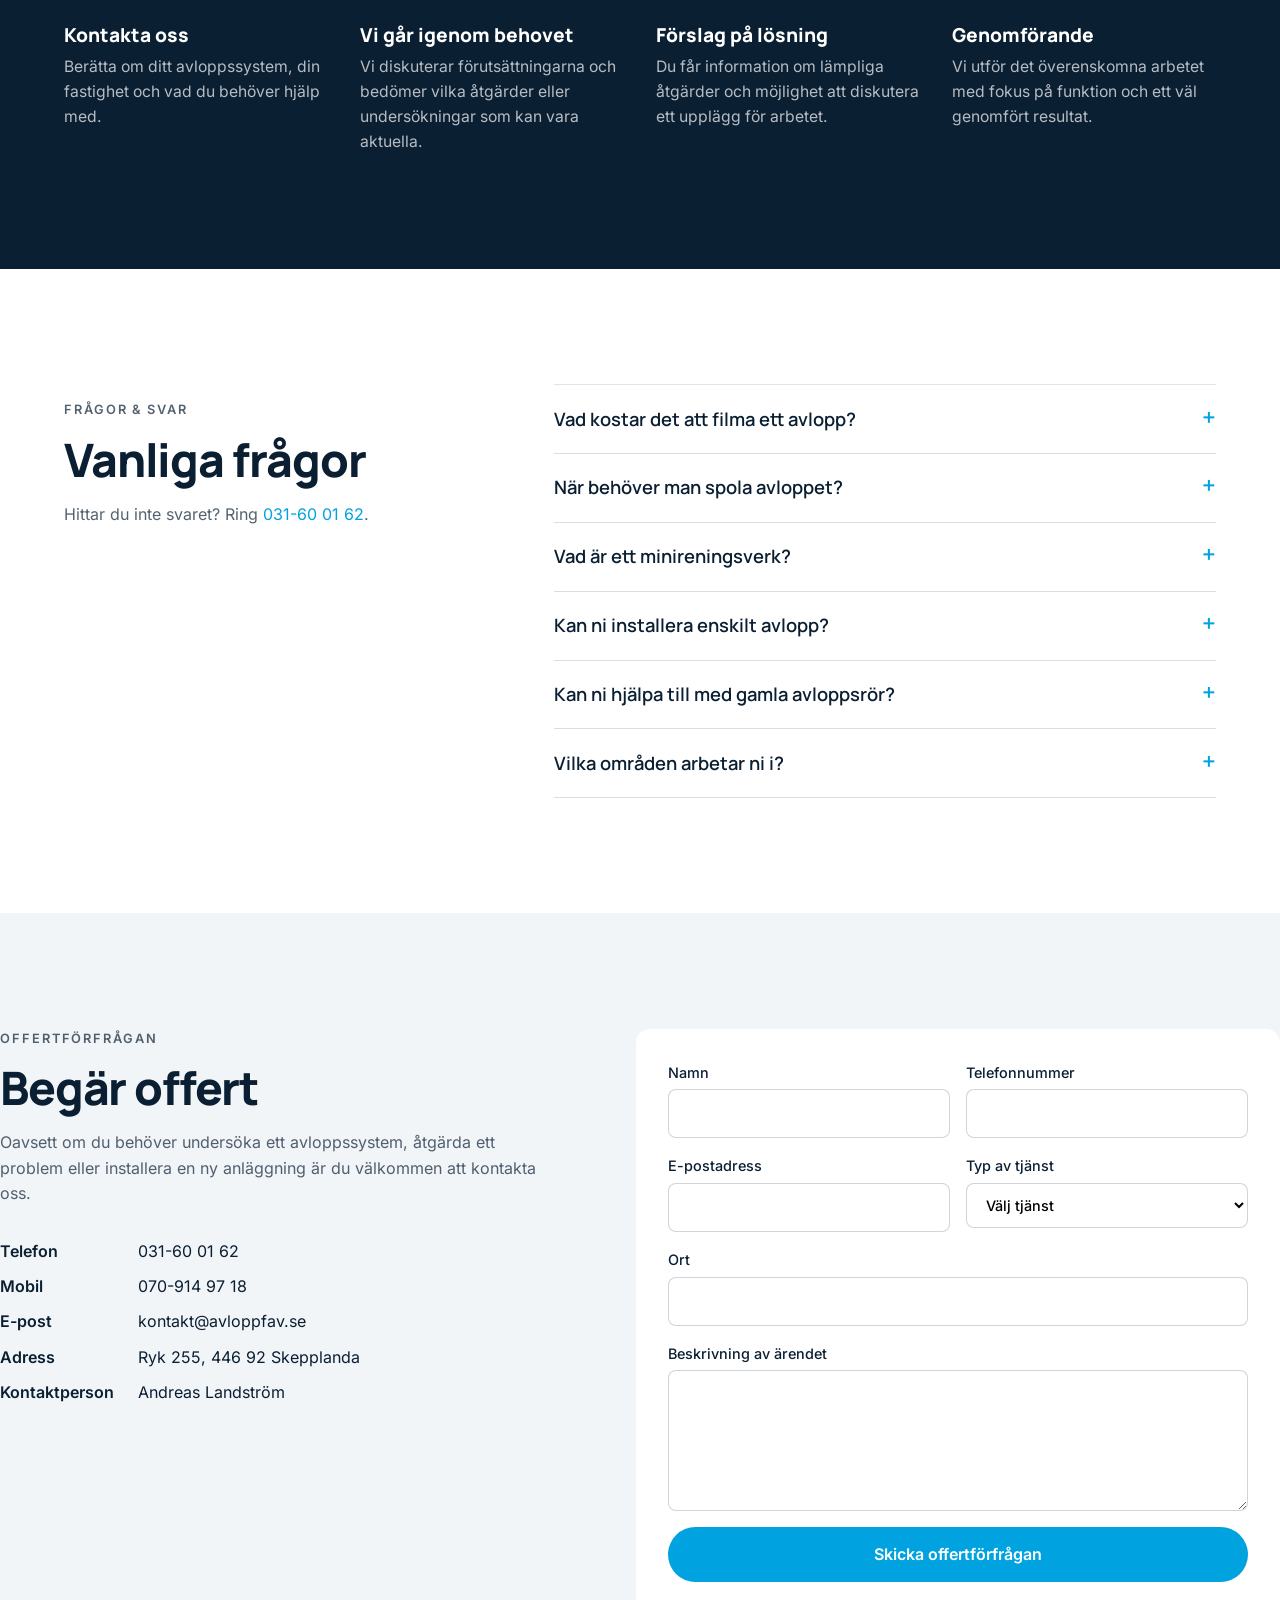
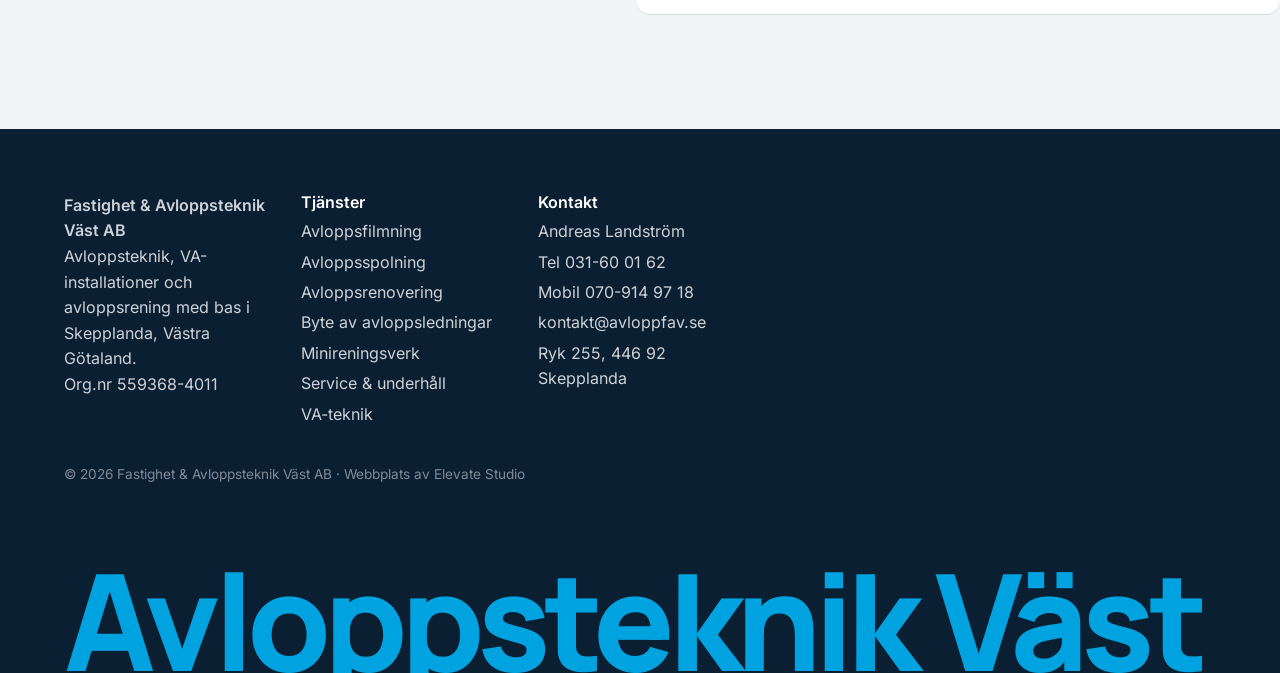
==== commit edc01bd6: "PageSpeed: inline-CSS, självhostade typsnitt, webp, lazy-video, säkrare formulär Co-Authored-By: Cla" ====
--- a/index.html
+++ b/index.html
@@ -5,16 +5,12 @@
 <meta name="viewport" content="width=device-width, initial-scale=1">
 <title>Fastighet &amp; Avloppsteknik Väst AB – Vatten &amp; avlopp i Skepplanda</title>
 <meta name="description" content="Avloppsfilmning, spolning, renovering och installation av minireningsverk. Bas i Skepplanda, Västra Götaland.">
-<link rel="preconnect" href="https://fonts.googleapis.com">
-<link href="https://fonts.googleapis.com/css2?family=Manrope:wght@400;600;800&family=Inter:wght@400;500&display=swap" rel="stylesheet">
-<link rel="stylesheet" href="style.css">
-<link rel="stylesheet" href="pages.css">
-</head>
+<link rel="preload" as="font" type="font/woff2" href="assets/fonts/inter.woff2" crossorigin><style id="css">@font-face{font-family:Inter;font-style:normal;font-weight:400 600;font-display:swap;src:url(assets/fonts/inter.woff2) format('woff2')}@font-face{font-family:Manrope;font-style:normal;font-weight:600 800;font-display:swap;src:url(assets/fonts/manrope.woff2) format('woff2')}:root{--ink:#0b1f33;--accent:#00a3e0;--bg:#fff;--soft:#f2f5f8;--radius:14px}*{box-sizing:border-box;margin:0}body{font-family:Inter,system-ui,sans-serif;color:var(--ink);background:var(--bg);line-height:1.6}h1,h2,h3,.logo{font-family:Manrope,sans-serif;font-weight:800;line-height:1.15}a{color:inherit;text-decoration:none}img{max-width:100%;display:block}.demo-banner{position:fixed;inset:auto 0 0 0;z-index:100;background:#ffd400;color:#000;text-align:center;font-weight:600;padding:.5rem 1rem;font-size:.9rem}.site-header{position:fixed;top:0;left:0;right:0;z-index:50;display:flex;align-items:center;justify-content:space-between;padding:1.1rem 5vw;color:#fff;transition:.3s}.site-header.solid{background:#fff;color:var(--ink);box-shadow:0 2px 20px #0001;padding:.7rem 5vw}.logo{display:flex;gap:.5rem;align-items:center;font-size:1.4rem}.nav{display:flex;gap:2rem;align-items:center;font-weight:500}.burger{display:none;background:none;border:0;color:inherit;font-size:1.6rem}.btn{display:inline-block;background:var(--accent);color:#fff;padding:.9rem 1.6rem;border-radius:999px;font-weight:600;transition:transform .2s}.btn:hover{transform:translateY(-2px)}.btn-sm{padding:.5rem 1.1rem}.btn-outline{background:none;border:2px solid var(--ink);color:var(--ink)}.hero{position:relative;height:100vh;min-height:560px;display:flex;align-items:flex-end;color:#fff;overflow:hidden}.hero-media{position:absolute;inset:0;width:100%;height:100%;object-fit:cover}.hero-overlay{position:absolute;inset:0;background:linear-gradient(0deg,#0b1f33cc,#0b1f3322 60%)}.hero-content{position:relative;padding:0 5vw 14vh;max-width:900px}.hero h1{font-size:clamp(2.4rem,6vw,4.8rem);margin:.5rem 0 2rem}.eyebrow{text-transform:uppercase;letter-spacing:.15em;font-size:.8rem;font-weight:600;color:var(--accent)}.section{padding:7rem 5vw}.section h2,.split h2{font-size:clamp(1.8rem,4vw,2.8rem);margin-bottom:2.5rem}.grid-3{display:grid;grid-template-columns:repeat(auto-fit,minmax(260px,1fr));gap:1.5rem}.card{background:var(--soft);padding:2rem;border-radius:var(--radius)}.card h3{margin-bottom:.6rem}.stats{display:grid;grid-template-columns:repeat(auto-fit,minmax(180px,1fr));gap:2rem;background:var(--ink);color:#fff;padding:5rem 5vw;text-align:center}.count{font-family:Manrope;font-weight:800;font-size:3rem;color:var(--accent)}.project{position:relative;border-radius:var(--radius);overflow:hidden;aspect-ratio:4/5}.project img{width:100%;height:100%;object-fit:cover;transition:transform .6s}.project:hover img{transform:scale(1.06)}.project div{position:absolute;inset:auto 0 0 0;padding:1.5rem;color:#fff;background:linear-gradient(0deg,#000a,#0000)}.project span{font-size:.8rem;text-transform:uppercase;letter-spacing:.1em}.split{display:grid;grid-template-columns:1fr 1fr;gap:4rem;align-items:center;padding:7rem 5vw;background:var(--soft)}.split p{margin-bottom:1.5rem}.split img{border-radius:var(--radius)}.news{list-style:none;padding:0}.news li{display:flex;gap:2rem;padding:1.4rem 0;border-bottom:1px solid #0002}.news time{color:#0008;min-width:110px}.news a:hover{color:var(--accent)}.footer{display:grid;grid-template-columns:repeat(auto-fit,minmax(200px,1fr));gap:2rem;background:var(--ink);color:#fffc;padding:4rem 5vw 6rem}.footer a{display:block;margin:.3rem 0}.footer h4{color:#fff;margin-bottom:.5rem}.fine{grid-column:1/-1;font-size:.85rem;opacity:.6}.reveal{opacity:0;transform:translateY(30px);transition:opacity .8s,transform .8s}.reveal.visible{opacity:1;transform:none}@media (max-width:800px){.nav{display:none;position:absolute;top:100%;left:0;right:0;flex-direction:column;background:#fff;color:var(--ink);padding:1.5rem}.nav.open{display:flex}.burger{display:block}.split{grid-template-columns:1fr}}.hero{align-items:center}.hero-overlay{background:linear-gradient(90deg,#0b1f33f0 0%,#0b1f33aa 45%,#0b1f3322 100%),linear-gradient(0deg,#0b1f33cc,#0000 40%)}.hero-content{padding:0 5vw;max-width:1200px}.hero-title{font-size:clamp(3.2rem,11vw,9.5rem);line-height:.92;letter-spacing:-.04em;margin:1rem 0 1.5rem;text-transform:uppercase}.hero-title span{display:block}.hero-title .accent{color:transparent;-webkit-text-stroke:2px #fff}.hero-lead{font-size:clamp(1.05rem,1.6vw,1.35rem);max-width:560px;opacity:.9;margin-bottom:2.2rem}.hero-cta{display:flex;gap:1rem;flex-wrap:wrap}.btn-lg{padding:1.1rem 2rem;font-size:1.05rem}.btn-ghost{background:#fff1;border:2px solid #fff8;backdrop-filter:blur(6px)}.hero-in{opacity:0;transform:translateY(40px);animation:heroIn .9s cubic-bezier(.2,.7,.2,1) forwards;animation-delay:var(--d)}@keyframes heroIn{to{opacity:1;transform:none}}.scroll-cue{position:absolute;bottom:5.5rem;left:50%;width:28px;height:46px;border:2px solid #fffa;border-radius:20px;transform:translateX(-50%)}.scroll-cue span{position:absolute;left:50%;top:8px;width:4px;height:8px;margin-left:-2px;background:#fff;border-radius:2px;animation:cue 1.6s infinite}@keyframes cue{to{transform:translateY(16px);opacity:0}}@media (prefers-reduced-motion:reduce){.hero-in{animation:none;opacity:1;transform:none}}.hero-title .accent{color:var(--accent);-webkit-text-stroke:0}.hero-title{text-transform:none;letter-spacing:-.035em;font-size:clamp(2.8rem,8vw,7rem)}.demo-banner{display:none}.logo img{width:36px;height:36px;object-fit:contain}.site-header:not(.solid) .logo img{filter:brightness(0) invert(1)}.intro{max-width:640px;margin:-1.5rem 0 2.5rem;color:#0b1f33b3}.section .eyebrow{margin-bottom:.6rem}.project{aspect-ratio:3/4}.project p{font-size:.92rem;opacity:.85;margin-top:.4rem}.project div{background:linear-gradient(0deg,#000c 30%,#0000)}.card.wide{margin-top:1.5rem}.split-rev{background:#fff}.split h2{margin-bottom:1.2rem}.why{background:var(--ink);color:#fff;padding:6rem 5vw}.why h2{font-size:clamp(1.8rem,4vw,2.8rem);margin:.6rem 0 3rem}.why-grid{display:grid;grid-template-columns:repeat(auto-fit,minmax(220px,1fr));gap:2.5rem}.why-grid div{border-top:2px solid var(--accent);padding-top:1.2rem}.why-grid p{opacity:.75;margin-top:.5rem}.steps{list-style:none;padding:0;display:grid;grid-template-columns:repeat(auto-fit,minmax(220px,1fr));gap:2rem}.steps span{font-family:Manrope;font-weight:800;font-size:2.6rem;color:var(--accent);display:block;line-height:1}.steps h3{margin:.8rem 0 .4rem}.faq{max-width:900px;padding-top:2rem}.faq details{border-bottom:1px solid #0002;padding:1.2rem 0}.faq summary{cursor:pointer;font-family:Manrope;font-weight:600;font-size:1.15rem;list-style:none;display:flex;justify-content:space-between}.faq summary::after{content:"+";font-size:1.5rem;line-height:1;color:var(--accent)}.faq details[open] summary::after{content:"–"}.faq details p{margin-top:.8rem;color:#0b1f33c0}.contact{display:grid;grid-template-columns:1fr 1.1fr;gap:4rem;padding:7rem 5vw;background:var(--soft)}.contact h2{font-size:clamp(1.8rem,4vw,2.6rem);margin:.6rem 0 1rem}.contact dl{display:grid;grid-template-columns:auto 1fr;gap:.5rem 1.5rem;margin-top:2rem}.contact dt{font-weight:600}.contact dd{margin:0}.contact dd a:hover{color:var(--accent)}.form{display:grid;grid-template-columns:1fr 1fr;gap:1rem;background:#fff;padding:2rem;border-radius:var(--radius)}.form label{display:flex;flex-direction:column;gap:.35rem;font-size:.9rem;font-weight:500}.form input,.form select,.form textarea{font:inherit;padding:.75rem .9rem;border:1px solid #0b1f3330;border-radius:8px;background:#fff}.form input:focus,.form select:focus,.form textarea:focus{outline:2px solid var(--accent);border-color:transparent}.form .full{grid-column:1/-1}.form button{border:0;cursor:pointer;font:inherit;font-weight:600}.footer{padding-bottom:4rem}@media (max-width:800px){.contact{grid-template-columns:1fr}.form{grid-template-columns:1fr}}.sec{padding:5.5rem 5vw}.sec h2{font-size:clamp(1.8rem,4vw,2.8rem);margin-bottom:2.5rem}.sec.dark{background:var(--ink);color:#fff}.sec.soft{background:var(--soft)}.wB{display:grid;grid-template-columns:1fr 1fr;gap:3rem 5rem}.wB span{font-family:Manrope;font-weight:800;font-size:4rem;color:#0b1f3315;line-height:1;display:block}.wB h3{font-size:1.5rem;margin:-.6rem 0 .5rem}.wB,.wD,.wE,.sC,.sD,.sE,.hD .bar{grid-template-columns:1fr 1fr}.hE .coll{grid-template-columns:1fr}.hE img{height:220px}.oE .imgs{height:360px}.oE .imgs img{height:260px}}.mB{min-height:75vh;background:linear-gradient(90deg,#0b1f33f5,#0b1f3360),var(--img) center/cover;color:#fff;display:flex;align-items:center;padding:4rem 5vw}.mB div{max-width:620px}.mB h2{font-size:clamp(2rem,4.5vw,3.4rem);margin:.6rem 0 1rem}.mB p{margin-bottom:2rem;opacity:.9}.sD{list-style:none;padding:0;display:grid;grid-template-columns:repeat(4,1fr);gap:0}.sD li{padding:2rem;border-left:1px solid #fff3}.sD span{font-family:Manrope;font-weight:800;font-size:5rem;line-height:1;color:var(--accent)}.sD h3{margin:1rem 0 .5rem}.sD p{opacity:.7}.fB{display:grid;grid-template-columns:1fr 1.6fr;gap:4rem}.fB h2{margin-bottom:1rem}.ftE .giant{font-family:Manrope;font-weight:800;font-size:10.5vw;line-height:.8;letter-spacing:-.05em;margin-top:3rem;color:var(--accent);white-space:nowrap}.sec .eyebrow{margin-bottom:.6rem}.wB a,.fB a{color:var(--accent)}.mB{background-size:cover;background-position:center}.ftAE{overflow:hidden;padding-bottom:0}.ftAE .giant{grid-column:1/-1;margin-top:1rem;font-size:10.5vw}.offert{display:grid;grid-template-columns:1fr 1.2fr;gap:4rem;padding:6rem 5vw;background:var(--soft)}.offert h2{font-size:clamp(1.8rem,4vw,2.6rem);margin:.6rem 0 1rem}.offert .big{display:block;font-family:Manrope;font-weight:800;font-size:2rem;color:var(--accent);margin-top:1.5rem}@media (max-width:900px){.wB,.sD{grid-template-columns:1fr 1fr}.fB,.offert{grid-template-columns:1fr}}.ftAE .giant{font-family:Manrope;font-weight:800;font-size:10.5vw;line-height:.8;letter-spacing:-.05em;color:var(--accent);white-space:nowrap;margin:3rem 0 0}.mB{min-height:75vh;color:#fff;display:flex;align-items:center;padding:5rem 5vw}.mB>div{max-width:640px}.mB h2{font-size:clamp(2rem,4.5vw,3.4rem);margin:.6rem 0 1rem}.mB p{margin-bottom:2rem;opacity:.92}.hero-cta{align-items:center;gap:2rem}.hbtn{display:inline-flex;align-items:center;gap:1.2rem;background:var(--accent);color:#fff;font-family:Manrope;font-weight:800;font-size:1.05rem;padding:1.15rem 1.6rem 1.15rem 1.8rem;border-radius:2px;transition:background .2s}.hbtn span{display:inline-block;transition:transform .2s}.hbtn:hover{background:#fff;color:var(--ink)}.hbtn:hover span{transform:translateX(5px)}.hlink{color:#fff;font-weight:500;border-bottom:1px solid #ffffff80;padding-bottom:2px}.hlink:hover{border-color:#fff}.hbtn{border-radius:999px;padding:.45rem .45rem .45rem 1.6rem;gap:1rem;font-size:1rem;box-shadow:0 8px 24px #00a3e040}.hbtn span{display:grid;place-items:center;width:2.6rem;height:2.6rem;border-radius:50%;background:#fff;color:var(--accent);font-size:1.1rem}.hbtn:hover{background:#fff;color:var(--ink);box-shadow:0 8px 24px #0003}.hbtn:hover span{background:var(--accent);color:#fff;transform:translateX(3px) rotate(-45deg)}.hlink{display:inline-flex;align-items:center;gap:.6rem;border:1px solid #ffffff40;background:#ffffff14;backdrop-filter:blur(10px);-webkit-backdrop-filter:blur(10px);border-radius:999px;padding:.95rem 1.4rem;transition:.2s}.hlink::before{content:"";width:8px;height:8px;border-radius:50%;background:#3ddc84;box-shadow:0 0 0 4px #3ddc8433}.hlink:hover{background:#ffffff26;border-color:#ffffff80}.site-header{justify-content:flex-start;gap:3rem;padding:.9rem 5vw}.site-header.solid{padding:.6rem 5vw}.logo img{width:auto;height:64px;object-fit:contain;transition:height .3s}.site-header.solid .logo img{height:52px}.nav{gap:1.6rem;font-size:1rem}.nav .btn-sm{margin-left:.4rem}@media (max-width:800px){.site-header{justify-content:space-between}.logo img{height:48px}}.hero-cta{gap:.9rem}.hbtn,.hlink{display:inline-flex;align-items:center;gap:.7rem;border-radius:999px;padding:1rem 1.75rem;font-family:Inter,sans-serif;font-weight:500;font-size:1rem;line-height:1;box-shadow:none;backdrop-filter:none;-webkit-backdrop-filter:none;transition:background .2s,color .2s,border-color .2s}.hbtn{background:#fff;color:var(--ink);border:1px solid #fff}.hbtn span{width:auto;height:auto;background:none;color:inherit;border-radius:0;font-size:1rem;transition:transform .2s}.hbtn:hover{background:var(--accent);border-color:var(--accent);color:#fff;box-shadow:none}.hbtn:hover span{background:none;color:inherit;transform:translateX(4px)}.hlink{background:transparent;color:#fff;border:1px solid #ffffffb3}.hlink::before{content:none}.hlink:hover{background:#fff;color:var(--ink);border-color:#fff}:root{--wrap:1280px;--pad-y:clamp(4.5rem,9vw,8rem);--h2:clamp(2rem,3.6vw,3rem);--gap:clamp(1.25rem,2.5vw,2rem);--line:#0b1f331f}.wrap{max-width:var(--wrap);margin:0 auto;padding:0 5vw;box-sizing:content-box}@media (min-width:1500px){.wrap{padding:0 2rem}}.blk{padding:var(--pad-y) 0;background:#fff;color:var(--ink)}.blk.soft{background:var(--soft)}.blk.dark{background:var(--ink);color:#fff}.blk.img{background-size:cover;background-position:center;color:#fff;padding:calc(var(--pad-y)*1.25) 0}.blk h2{font-size:var(--h2);letter-spacing:-.025em;line-height:1.1;margin:0}.blk .eyebrow{margin:0 0 .9rem}.blk-head{display:grid;grid-template-columns:1fr 1fr;gap:var(--gap) 4rem;align-items:end;margin-bottom:clamp(2.5rem,5vw,4rem)}.blk-head>p{color:#0b1f33b3;font-size:1.08rem;max-width:520px;justify-self:end}.blk-head:only-child,.blk-head:has(>div:only-child){grid-template-columns:1fr}.num{display:block;font-family:Manrope;font-weight:800;font-size:clamp(2.6rem,4vw,3.6rem);line-height:1;color:var(--accent);margin-bottom:1.2rem}.site-header{justify-content:space-between;gap:2rem;padding:1.1rem 5vw;min-height:96px}.site-header.solid{padding:.7rem 5vw;min-height:80px}.logo img{height:76px}.site-header.solid .logo img{height:60px}.nav{gap:1.1rem;font-size:1.02rem}.nav>a,.nav .dd>a{padding:.35rem .25rem}.nav .btn-sm{margin-left:.6rem;padding:.65rem 1.3rem}.scroll-cue{display:none!important}.hero-videos{position:absolute;inset:0}.hero-videos .hero-media{opacity:0;transition:opacity .9s ease}.hero-videos .hero-media.on{opacity:1}.hero-content.wrap{position:relative;width:100%;padding-top:6rem;padding-bottom:0;max-width:var(--wrap)}.hero-dots{position:absolute;right:5vw;bottom:4.5rem;display:flex;gap:.5rem;z-index:2}.hero-dots button{width:28px;height:4px;border:0;border-radius:2px;background:#ffffff59;cursor:pointer;padding:0;transition:.3s}.hero-dots button.on{background:#fff;width:48px}.svc-grid{display:grid;grid-template-columns:repeat(3,1fr);gap:var(--gap)}.svc-card{display:flex;flex-direction:column}.svc-card .ph{border-radius:var(--radius);overflow:hidden;aspect-ratio:4/3;margin-bottom:1.3rem;background:var(--soft)}.svc-card img{width:100%;height:100%;object-fit:cover;transition:transform .6s}.svc-card:hover img{transform:scale(1.05)}.svc-card h3{font-size:1.3rem;margin-bottom:.5rem}.svc-card p{color:#0b1f33b3;font-size:.98rem;flex:1}.more{display:inline-block;margin-top:1rem;font-weight:600;color:var(--accent)}.svc-card:hover h3{color:var(--accent)}.svc-wide{display:flex;justify-content:space-between;align-items:center;gap:2rem;margin-top:calc(var(--gap)*1.5);padding:2rem 0 0;border-top:1px solid var(--line)}.svc-wide h3{font-size:1.3rem;margin-bottom:.4rem}.svc-wide p{color:#0b1f33b3;max-width:720px}.svc-wide .more{margin:0;white-space:nowrap}.about{display:grid;grid-template-columns:1.05fr 1fr;gap:clamp(3rem,6vw,6rem);align-items:center}.about-media{position:relative;aspect-ratio:1/1}.about-media img{position:absolute;object-fit:cover;border-radius:var(--radius)}.about-media .a1{inset:0 18% 22% 0;width:82%;height:78%}.about-media .a2{right:0;bottom:0;width:52%;height:52%;border:8px solid var(--soft);box-sizing:border-box}.about-media .badge{position:absolute;left:6%;bottom:6%;background:var(--accent);color:#fff;padding:1.1rem 1.4rem;border-radius:10px;display:flex;flex-direction:column}.about-media .badge strong{font-family:Manrope;font-size:1.35rem}.about-media .badge span{font-size:.85rem;opacity:.9}.about-text h2{margin-bottom:1.5rem}.about-text .big{font-size:1.25rem;line-height:1.5;font-weight:500;margin-bottom:1rem}.about-text p{color:#0b1f33c7;margin-bottom:1rem}.about-facts{display:grid;grid-template-columns:repeat(3,1fr);gap:1rem;margin:2rem 0;padding:1.5rem 0;border-top:1px solid var(--line);border-bottom:1px solid var(--line)}.about-facts dt{font-size:.75rem;text-transform:uppercase;letter-spacing:.12em;color:#0b1f3380;margin-bottom:.3rem}.about-facts dd{margin:0;font-family:Manrope;font-weight:800;font-size:1.05rem}.btn-line{font-weight:600;color:var(--ink);border-bottom:2px solid var(--accent);padding-bottom:3px}.btn-line:hover{color:var(--accent)}.num-grid{list-style:none;padding:0;margin:0;display:grid;grid-template-columns:repeat(4,1fr);gap:var(--gap)}.num-grid>*{padding-top:1.6rem;border-top:1px solid var(--line)}.num-grid h3{font-size:1.2rem;margin-bottom:.5rem}.num-grid p{color:#0b1f33b3;font-size:.98rem}.blk.dark .num-grid>*{border-color:#ffffff26}.blk.dark .num-grid p{color:#ffffffb3}.img-text{max-width:620px}.img-text h2{margin-bottom:1.2rem}.img-text p{opacity:.9;margin-bottom:2rem;font-size:1.08rem}.blk .fB{display:grid;grid-template-columns:1fr 1.6fr;gap:clamp(2rem,6vw,6rem)}.blk .fB header p{margin-top:1rem;color:#0b1f33b3}.blk .fB header a{color:var(--accent)}.blk .faq{max-width:none;padding:0}.blk .faq details:first-child{border-top:1px solid var(--line)}.offert{display:grid;grid-template-columns:1fr 1.15fr;gap:clamp(2rem,6vw,6rem);padding:0;background:none}.offert h2{margin-bottom:1rem}.offert>div>p{color:#0b1f33b3}.kdl{display:grid;grid-template-columns:auto 1fr;gap:.6rem 1.5rem;margin-top:2rem}.kdl dt{font-weight:600}.kdl dd{margin:0}.kdl a:hover{color:var(--accent)}.blk .form{box-shadow:0 1px 0 var(--line)}@media (max-width:900px){.blk-head,.about,.blk .fB,.offert{grid-template-columns:1fr}.blk-head>p{justify-self:start}.svc-grid{grid-template-columns:1fr 1fr}.num-grid{grid-template-columns:1fr 1fr}.svc-wide{flex-direction:column;align-items:flex-start}.site-header{min-height:72px}.logo img{height:54px}}@media (max-width:560px){.svc-grid,.num-grid,.about-facts{grid-template-columns:1fr}}.ft-h{font-size:1rem;font-family:Inter,sans-serif;font-weight:600;color:#fff;margin:0 0 .5rem}.hero-still{z-index:0}.hero-videos video{z-index:1}.logo img{width:auto}.site-header.always{position:sticky}.dd{position:relative}.dd-menu{display:none;position:absolute;top:100%;left:-1rem;background:#fff;color:var(--ink);min-width:240px;padding:.6rem 0;border-radius:10px;box-shadow:0 12px 40px #0b1f3322}.dd-menu a{display:block;padding:.5rem 1.2rem}.dd-menu a:hover{background:var(--soft);color:var(--accent)}.dd:hover .dd-menu,.dd:focus-within .dd-menu{display:block}.page-hero{position:relative;min-height:62vh;display:flex;align-items:flex-end;color:#fff;background-size:cover;background-position:center}.page-hero-in{padding:8rem 5vw 4.5rem;max-width:1000px}.page-hero h1{font-size:clamp(2.4rem,6vw,4.6rem);letter-spacing:-.03em;margin:.6rem 0 1rem}.page-hero .lead{font-size:clamp(1.05rem,1.5vw,1.3rem);max-width:640px;opacity:.9;margin-bottom:2rem}.crumbs{font-size:.85rem;opacity:.75;margin-bottom:1.5rem}.crumbs a:hover{color:var(--accent)}.svc{display:grid;grid-template-columns:1.6fr 1fr;gap:4rem;padding:6rem 5vw}.svc-main h2{font-size:2rem;margin-bottom:1.2rem}.svc-main p{margin-bottom:1rem;font-size:1.08rem}.svc-main h3{margin:2rem 0 1rem}.checks{list-style:none;padding:0;display:grid;gap:.7rem}.checks li{padding-left:2rem;position:relative}.checks li::before{content:"";position:absolute;left:0;top:.45em;width:1.1rem;height:.6rem;border-left:3px solid var(--accent);border-bottom:3px solid var(--accent);transform:rotate(-45deg)}.checks.cols{grid-template-columns:repeat(auto-fit,minmax(260px,1fr))}.side-card{background:var(--ink);color:#fff;padding:2rem;border-radius:var(--radius);display:flex;flex-direction:column;gap:.4rem;margin-bottom:1.5rem}.side-card h3{margin-bottom:.4rem}.side-card .big{font-family:Manrope;font-weight:800;font-size:1.8rem;color:var(--accent)}.side-card .btn{margin-top:1rem;text-align:center}.side-card.light{background:var(--soft);color:var(--ink)}.side-card.light a{padding:.45rem 0;border-bottom:1px solid #0b1f3315}.side-card.light a:hover{color:var(--accent)}.cta-band{display:flex;justify-content:space-between;align-items:center;gap:2rem;flex-wrap:wrap;background:var(--accent);color:#fff;padding:4rem 5vw}.cta-band h2{font-size:clamp(1.6rem,3vw,2.4rem)}.cta-band .btn{background:#fff;color:var(--ink)}.btn-outline-light{background:none!important;color:#fff!important;border:2px solid #fff}.svc-list{display:grid;gap:2rem}.svc-row{display:grid;grid-template-columns:380px 1fr;gap:2.5rem;align-items:center;padding-bottom:2rem;border-bottom:1px solid #0b1f3318}.svc-row img{border-radius:var(--radius);aspect-ratio:4/3;object-fit:cover;width:100%}.svc-row span{color:var(--accent);font-family:Manrope;font-weight:800}.svc-row h2{font-size:1.8rem;margin:.3rem 0 .6rem}.svc-row em{font-style:normal;font-weight:600;color:var(--accent);display:inline-block;margin-top:.8rem}.svc-row:hover h2{color:var(--accent)}.facts{display:grid;grid-template-columns:repeat(auto-fit,minmax(200px,1fr));border-top:2px solid var(--ink)}.facts div{padding:1.5rem 1.5rem 1.5rem 0}.facts span{display:block;font-size:.8rem;text-transform:uppercase;letter-spacing:.12em;color:#0b1f3399}.facts strong{font-family:Manrope;font-size:1.5rem}.gallery{display:grid;grid-template-columns:repeat(4,1fr);gap:.5rem;padding:0 5vw 6rem}.gallery img{aspect-ratio:1;object-fit:cover;border-radius:8px}.map{width:100%;height:280px;border:0;border-radius:var(--radius);margin-top:2rem}@media (max-width:900px){.svc,.svc-row{grid-template-columns:1fr}.gallery{grid-template-columns:repeat(2,1fr)}.dd-menu{position:static;box-shadow:none;display:block;padding:0 0 0 1rem}}</style></head>
 <body>
 
 <!-- Sticky header: blir solid när man scrollar (se script.js) -->
 <header class="site-header" id="header">
-  <a class="logo" href="#"><img src="assets/logo-transparent.png" alt="Fastighet &amp; Avloppsteknik Väst AB" width="114" height="64"></a>
+  <a class="logo" href="#"><img src="assets/img/logo.webp" alt="Fastighet &amp; Avloppsteknik Väst AB" width="231" height="122"></a>
   <nav class="nav" id="nav">
     <a href="tjanster.html">Tjänster</a><a href="om-oss.html">Om oss</a><a href="minireningsverk.html">Minireningsverk</a><a href="vanliga-fragor.html">Frågor</a><a href="kontakt.html" class="btn btn-sm">Kontakt</a>
   </nav>
@@ -24,9 +20,10 @@
 <!-- HERO: växlar mellan tre klipp -->
 <section class="hero">
   <div class="hero-videos" id="heroVideos">
-    <video class="hero-media on" muted playsinline autoplay poster="assets/hero-poster.jpg"><source src="assets/hero.mp4" type="video/mp4"></video>
-    <video class="hero-media" muted playsinline preload="none"><source src="assets/clip-2.mp4" type="video/mp4"></video>
-    <video class="hero-media" muted playsinline preload="none"><source src="assets/clip-3.mp4" type="video/mp4"></video>
+    <img class="hero-media hero-still" src="assets/img/hero-poster-1280.webp" srcset="assets/img/hero-poster-640.webp 640w, assets/img/hero-poster-1280.webp 1280w" sizes="100vw" width="1600" height="900" alt="" fetchpriority="high">
+    <video class="hero-media" muted playsinline preload="none" data-src="assets/hero"></video>
+    <video class="hero-media" muted playsinline preload="none" data-src="assets/clip-2"></video>
+    <video class="hero-media" muted playsinline preload="none" data-src="assets/clip-3"></video>
   </div>
   <div class="hero-overlay"></div>
   <div class="wrap hero-content">
@@ -41,15 +38,15 @@
 <!-- 1. Tjänster (vit) -->
 <section class="blk" id="tjanster"><div class="wrap">
   <header class="blk-head reveal"><div><p class="eyebrow">Tjänster</p><h2>Våra tjänster inom vatten &amp; avlopp</h2></div><p>Från inspektion och underhåll till installation och renovering – vi hjälper dig att hitta rätt lösning för ditt avloppssystem.</p></header>
-  <div class="svc-grid"><a class="svc-card reveal" href="tjanster/avloppsfilmning.html"><div class="ph"><img src="assets/filmning.jpg" alt="" loading="lazy"></div><h3>Avloppsfilmning</h3><p>Med kamerainspektion av avloppsledningar går det att identifiera stopp, skador och andra problem i rörsystemet.</p><span class="more">Läs mer →</span></a><a class="svc-card reveal" href="tjanster/avloppsspolning.html"><div class="ph"><img src="assets/spolning.jpg" alt="" loading="lazy"></div><h3>Avloppsspolning</h3><p>Spolning av avloppsledningar för att avlägsna avlagringar, smuts och hinder som påverkar avloppssystemets funktion.</p><span class="more">Läs mer →</span></a><a class="svc-card reveal" href="tjanster/avloppsrenovering.html"><div class="ph"><img src="assets/arbete-ledningar.jpg" alt="" loading="lazy"></div><h3>Avloppsrenovering</h3><p>Vi utför renovering av befintliga avloppssystem.</p><span class="more">Läs mer →</span></a><a class="svc-card reveal" href="tjanster/byte-av-avloppsledningar.html"><div class="ph"><img src="assets/arbete-graevning.jpg" alt="" loading="lazy"></div><h3>Byte av avloppsledningar</h3><p>När befintliga avloppsledningar inte längre fungerar som de ska kan ett byte vara nödvändigt.</p><span class="more">Läs mer →</span></a><a class="svc-card reveal" href="tjanster/minireningsverk.html"><div class="ph"><img src="assets/biokube.jpg" alt="" loading="lazy"></div><h3>Minireningsverk</h3><p>Vi arbetar med anläggning och installation av minireningsverk för enskilda avloppslösningar. Företaget finns listat som återförsäljare hos BioKube.</p><span class="more">Läs mer →</span></a><a class="svc-card reveal" href="tjanster/service-och-underhall.html"><div class="ph"><img src="assets/service.jpg" alt="" loading="lazy"></div><h3>Service & underhåll</h3><p>Regelbunden service och underhåll bidrar till att avloppssystem fungerar som de ska och kan minska risken för kostsamma problem.</p><span class="more">Läs mer →</span></a></div>
+  <div class="svc-grid"><a class="svc-card reveal" href="tjanster/avloppsfilmning.html"><div class="ph"><img src="assets/img/filmning-960.webp" srcset="assets/img/filmning-480.webp 480w, assets/img/filmning-960.webp 960w" sizes="(max-width:700px) 92vw, 33vw" width="1200" height="798" loading="lazy" decoding="async" alt=""></div><h3>Avloppsfilmning</h3><p>Med kamerainspektion av avloppsledningar går det att identifiera stopp, skador och andra problem i rörsystemet.</p><span class="more">Läs mer →</span></a><a class="svc-card reveal" href="tjanster/avloppsspolning.html"><div class="ph"><img src="assets/img/spolning-960.webp" srcset="assets/img/spolning-480.webp 480w, assets/img/spolning-960.webp 960w" sizes="(max-width:700px) 92vw, 33vw" width="1200" height="1812" loading="lazy" decoding="async" alt=""></div><h3>Avloppsspolning</h3><p>Spolning av avloppsledningar för att avlägsna avlagringar, smuts och hinder som påverkar avloppssystemets funktion.</p><span class="more">Läs mer →</span></a><a class="svc-card reveal" href="tjanster/avloppsrenovering.html"><div class="ph"><img src="assets/img/arbete-ledningar-960.webp" srcset="assets/img/arbete-ledningar-480.webp 480w, assets/img/arbete-ledningar-960.webp 960w" sizes="(max-width:700px) 92vw, 33vw" width="1200" height="1600" loading="lazy" decoding="async" alt=""></div><h3>Avloppsrenovering</h3><p>Vi utför renovering av befintliga avloppssystem.</p><span class="more">Läs mer →</span></a><a class="svc-card reveal" href="tjanster/byte-av-avloppsledningar.html"><div class="ph"><img src="assets/img/arbete-graevning-960.webp" srcset="assets/img/arbete-graevning-480.webp 480w, assets/img/arbete-graevning-960.webp 960w" sizes="(max-width:700px) 92vw, 33vw" width="1200" height="1600" loading="lazy" decoding="async" alt=""></div><h3>Byte av avloppsledningar</h3><p>När befintliga avloppsledningar inte längre fungerar som de ska kan ett byte vara nödvändigt.</p><span class="more">Läs mer →</span></a><a class="svc-card reveal" href="tjanster/minireningsverk.html"><div class="ph"><img src="assets/img/biokube-960.webp" srcset="assets/img/biokube-480.webp 480w, assets/img/biokube-960.webp 960w" sizes="(max-width:700px) 92vw, 33vw" width="1600" height="1200" loading="lazy" decoding="async" alt=""></div><h3>Minireningsverk</h3><p>Vi arbetar med anläggning och installation av minireningsverk för enskilda avloppslösningar. Företaget finns listat som återförsäljare hos BioKube.</p><span class="more">Läs mer →</span></a><a class="svc-card reveal" href="tjanster/service-och-underhall.html"><div class="ph"><img src="assets/img/service-960.webp" srcset="assets/img/service-480.webp 480w, assets/img/service-960.webp 960w" sizes="(max-width:700px) 92vw, 33vw" width="1200" height="800" loading="lazy" decoding="async" alt=""></div><h3>Service & underhåll</h3><p>Regelbunden service och underhåll bidrar till att avloppssystem fungerar som de ska och kan minska risken för kostsamma problem.</p><span class="more">Läs mer →</span></a></div>
   <a class="svc-wide reveal" href="tjanster/va-teknik.html"><div><h3>VA-teknik</h3><p>Vi erbjuder tjänster inom vatten- och avloppsteknik, inklusive installation, underhåll och åtgärder på befintliga avloppssystem.</p></div><span class="more">Läs mer →</span></a>
 </div></section>
 
 <!-- 2. Om oss (ljusgrå) -->
 <section class="blk soft" id="om-oss"><div class="wrap about">
   <div class="about-media reveal">
-    <img class="a1" src="assets/arbete-maskiner.jpg" alt="Maskiner på arbetsplats">
-    <img class="a2" src="assets/arbete-graevning.jpg" alt="Grävarbete vid villa">
+    <img src="assets/img/arbete-maskiner-960.webp" srcset="assets/img/arbete-maskiner-480.webp 480w, assets/img/arbete-maskiner-960.webp 960w" sizes="(max-width:700px) 92vw, 33vw" width="960" height="720" loading="lazy" decoding="async" class="a1" alt="Maskiner på arbetsplats">
+    <img src="assets/img/arbete-graevning-960.webp" srcset="assets/img/arbete-graevning-480.webp 480w, assets/img/arbete-graevning-960.webp 960w" sizes="(max-width:700px) 92vw, 33vw" width="1200" height="1600" loading="lazy" decoding="async" class="a2" alt="Grävarbete vid villa">
     <div class="badge"><strong>Skepplanda</strong><span>Bas i Västra Götaland</span></div>
   </div>
   <div class="about-text reveal">
@@ -69,7 +66,7 @@
 </div></section>
 
 <!-- 4. Minireningsverk (bild) -->
-<section class="blk img" id="minireningsverk" style="background-image:linear-gradient(90deg,#0b1f33f5 0%,#0b1f33cc 45%,#0b1f3340 100%),url(assets/biokube.jpg)"><div class="wrap">
+<section class="blk img" id="minireningsverk" style="background-image:linear-gradient(90deg,#0b1f33f5 0%,#0b1f33cc 45%,#0b1f3340 100%),url(assets/img/biokube-960.webp)"><div class="wrap">
   <div class="img-text reveal"><p class="eyebrow">Minireningsverk · BioKube-återförsäljare</p><h2>Moderna lösningar för enskilt avlopp</h2>
   <p>Ett minireningsverk kan vara en effektiv lösning för fastigheter som saknar anslutning till kommunalt avlopp. Vi arbetar med installation av minireningsverk och relaterade VA-arbeten, och hjälper dig att undersöka förutsättningarna för en lösning som passar din fastighet.</p>
   <a href="minireningsverk.html" class="hbtn">Läs mer <span>→</span></a></div>
@@ -92,7 +89,7 @@
   <div class="reveal"><p class="eyebrow">Offertförfrågan</p><h2>Begär offert</h2>
     <p>Oavsett om du behöver undersöka ett avloppssystem, åtgärda ett problem eller installera en ny anläggning är du välkommen att kontakta oss.</p>
     <dl class="kdl"><dt>Telefon</dt><dd><a href="tel:+4631600162">031-60 01 62</a></dd><dt>Mobil</dt><dd><a href="tel:+46709149718">070-914 97 18</a></dd><dt>E-post</dt><dd><a href="mailto:kontakt@avloppfav.se">kontakt@avloppfav.se</a></dd><dt>Adress</dt><dd>Ryk 255, 446 92 Skepplanda</dd><dt>Kontaktperson</dt><dd>Andreas Landström</dd></dl></div>
-  <div class="reveal"><form class="form" action="mailto:kontakt@avloppfav.se" method="post" enctype="text/plain">
+  <div class="reveal"><form class="form" data-mailto="kontakt@avloppfav.se">
 <label>Namn<input name="Namn" required></label><label>Telefonnummer<input name="Telefon" type="tel"></label>
 <label>E-postadress<input name="E-post" type="email" required></label><label>Typ av tjänst<select name="Tjänst"><option value="">Välj tjänst</option><option>Avloppsfilmning</option><option>Avloppsspolning</option><option>Avloppsrenovering</option><option>Byte av avloppsledningar</option><option>Minireningsverk</option><option>Service & underhåll</option><option>VA-teknik</option><option>Övrigt</option></select></label>
 <label class="full">Ort<input name="Ort"></label><label class="full">Beskrivning av ärendet<textarea name="Beskrivning" rows="5"></textarea></label>
@@ -100,8 +97,8 @@
 </div></section>
 
 <footer class="footer ftAE"><div><strong>Fastighet &amp; Avloppsteknik Väst AB</strong><p>Avloppsteknik, VA-installationer och avloppsrening med bas i Skepplanda, Västra Götaland.</p><p>Org.nr 559368-4011</p></div>
-<div><h4>Tjänster</h4><a href="tjanster/avloppsfilmning.html">Avloppsfilmning</a><a href="tjanster/avloppsspolning.html">Avloppsspolning</a><a href="tjanster/avloppsrenovering.html">Avloppsrenovering</a><a href="tjanster/byte-av-avloppsledningar.html">Byte av avloppsledningar</a><a href="tjanster/minireningsverk.html">Minireningsverk</a><a href="tjanster/service-och-underhall.html">Service & underhåll</a><a href="tjanster/va-teknik.html">VA-teknik</a></div>
-<div><h4>Kontakt</h4><p>Andreas Landström</p><a href="tel:+4631600162">Tel 031-60 01 62</a><a href="tel:+46709149718">Mobil 070-914 97 18</a><a href="mailto:kontakt@avloppfav.se">kontakt@avloppfav.se</a><p>Ryk 255, 446 92 Skepplanda</p></div>
+<div><h2 class="ft-h">Tjänster</h2><a href="tjanster/avloppsfilmning.html">Avloppsfilmning</a><a href="tjanster/avloppsspolning.html">Avloppsspolning</a><a href="tjanster/avloppsrenovering.html">Avloppsrenovering</a><a href="tjanster/byte-av-avloppsledningar.html">Byte av avloppsledningar</a><a href="tjanster/minireningsverk.html">Minireningsverk</a><a href="tjanster/service-och-underhall.html">Service & underhåll</a><a href="tjanster/va-teknik.html">VA-teknik</a></div>
+<div><h2 class="ft-h">Kontakt</h2><p>Andreas Landström</p><a href="tel:+4631600162">Tel 031-60 01 62</a><a href="tel:+46709149718">Mobil 070-914 97 18</a><a href="mailto:kontakt@avloppfav.se">kontakt@avloppfav.se</a><p>Ryk 255, 446 92 Skepplanda</p></div>
 <p class="fine">© 2026 Fastighet &amp; Avloppsteknik Väst AB · Webbplats av Elevate Studio</p><div class="giant">Avloppsteknik Väst</div></footer>
 
 <script src="script.js"></script>
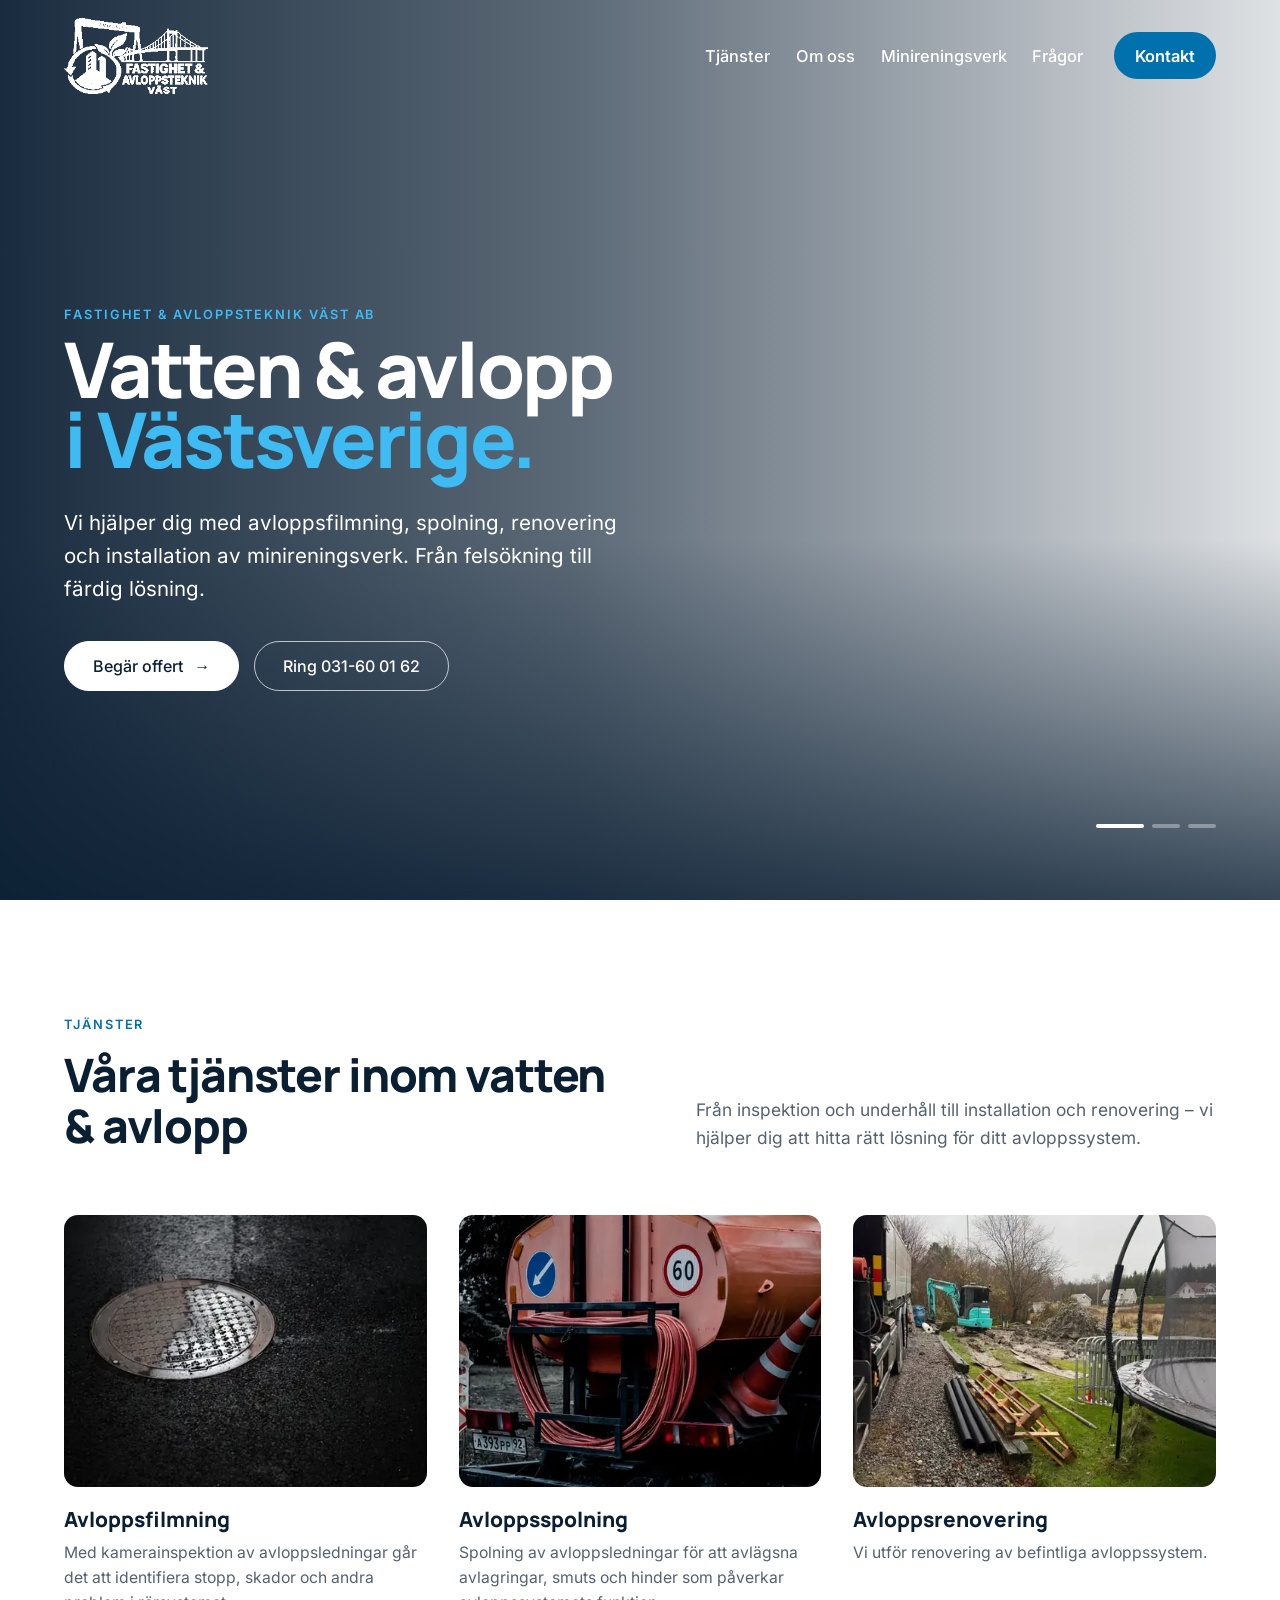
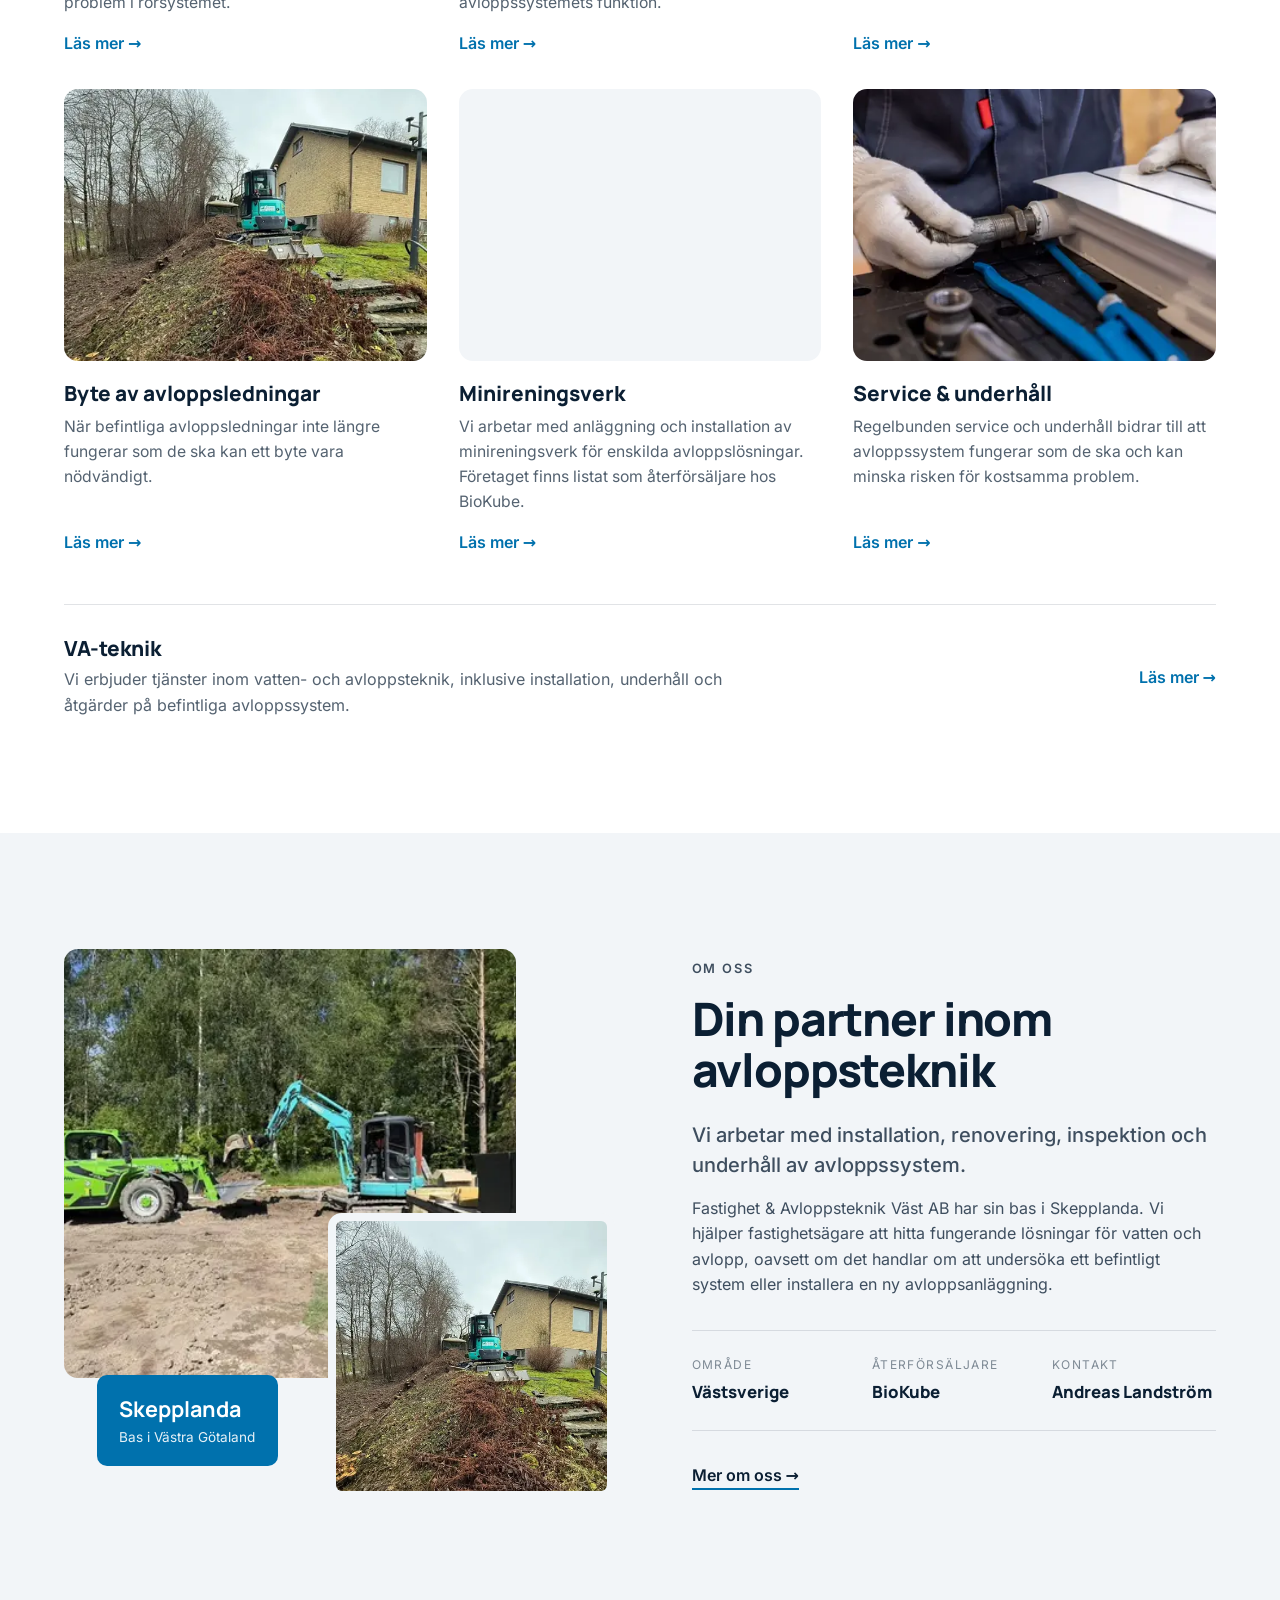
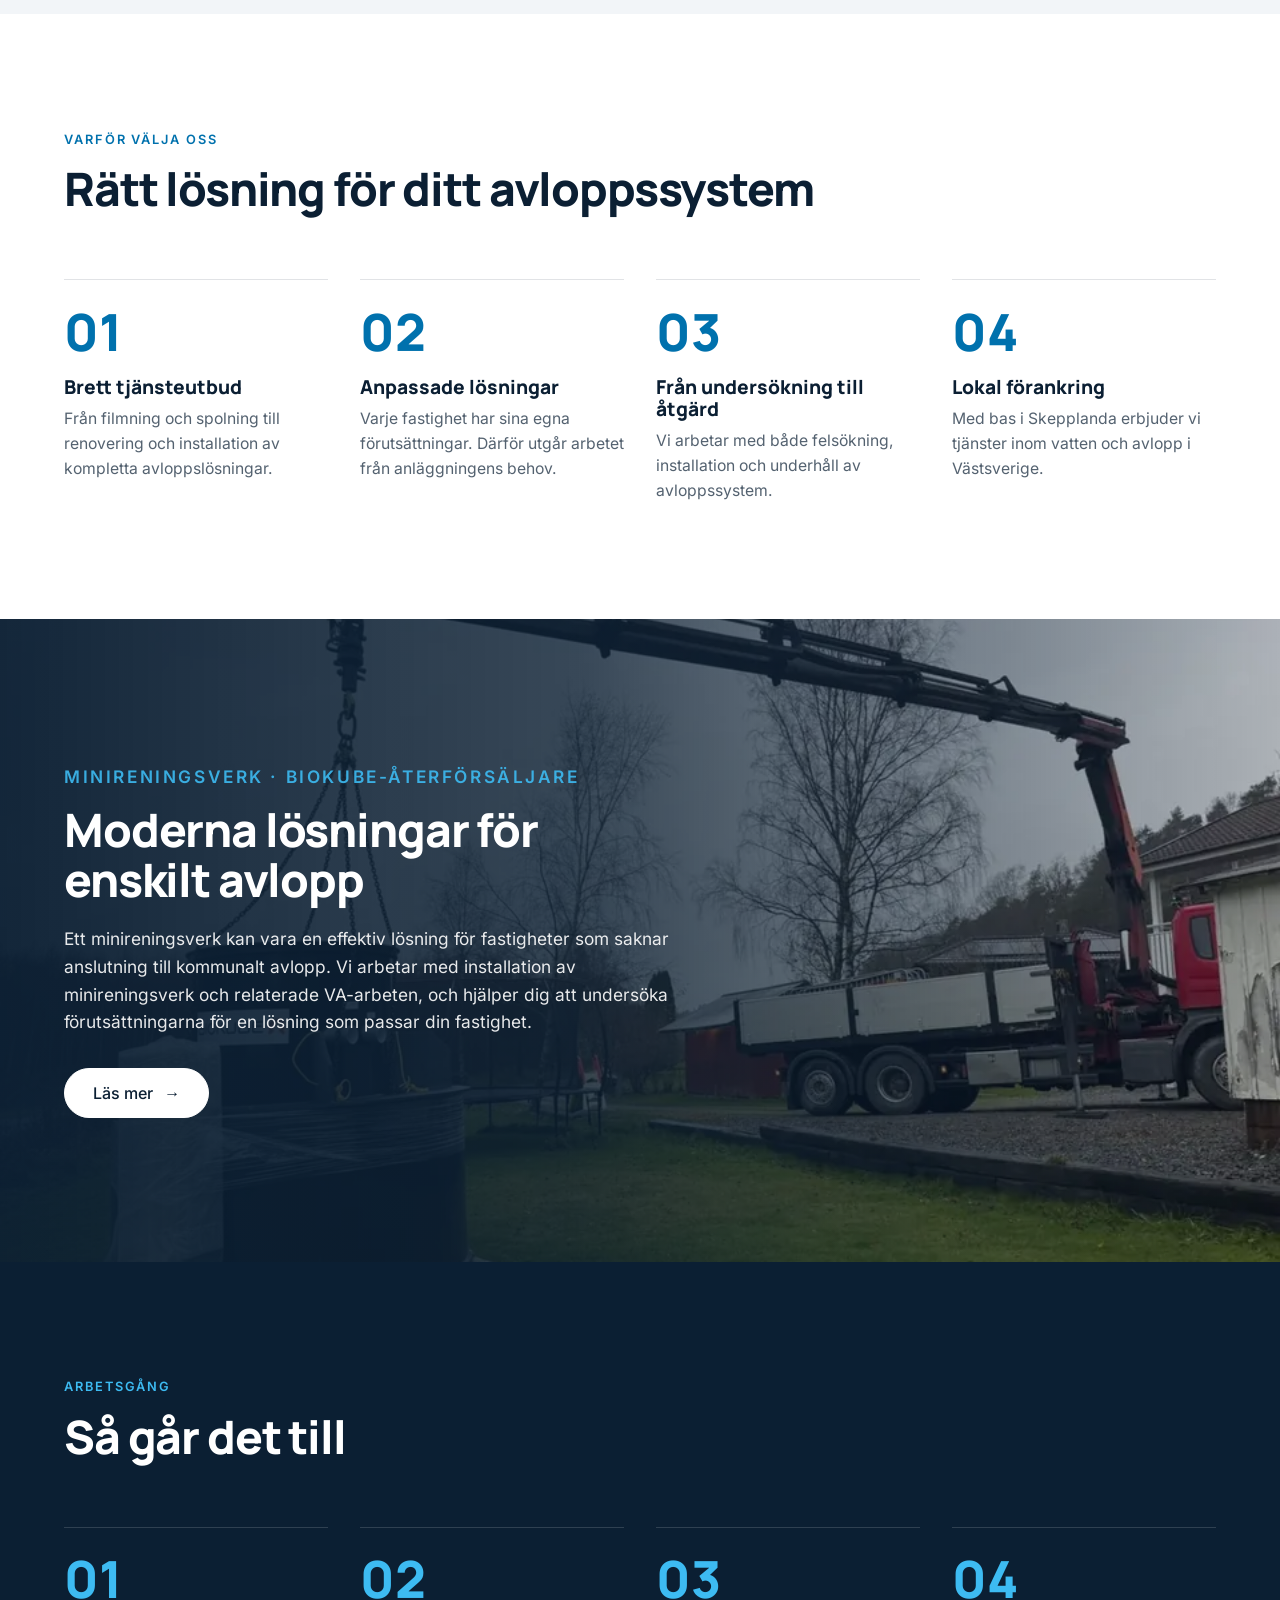
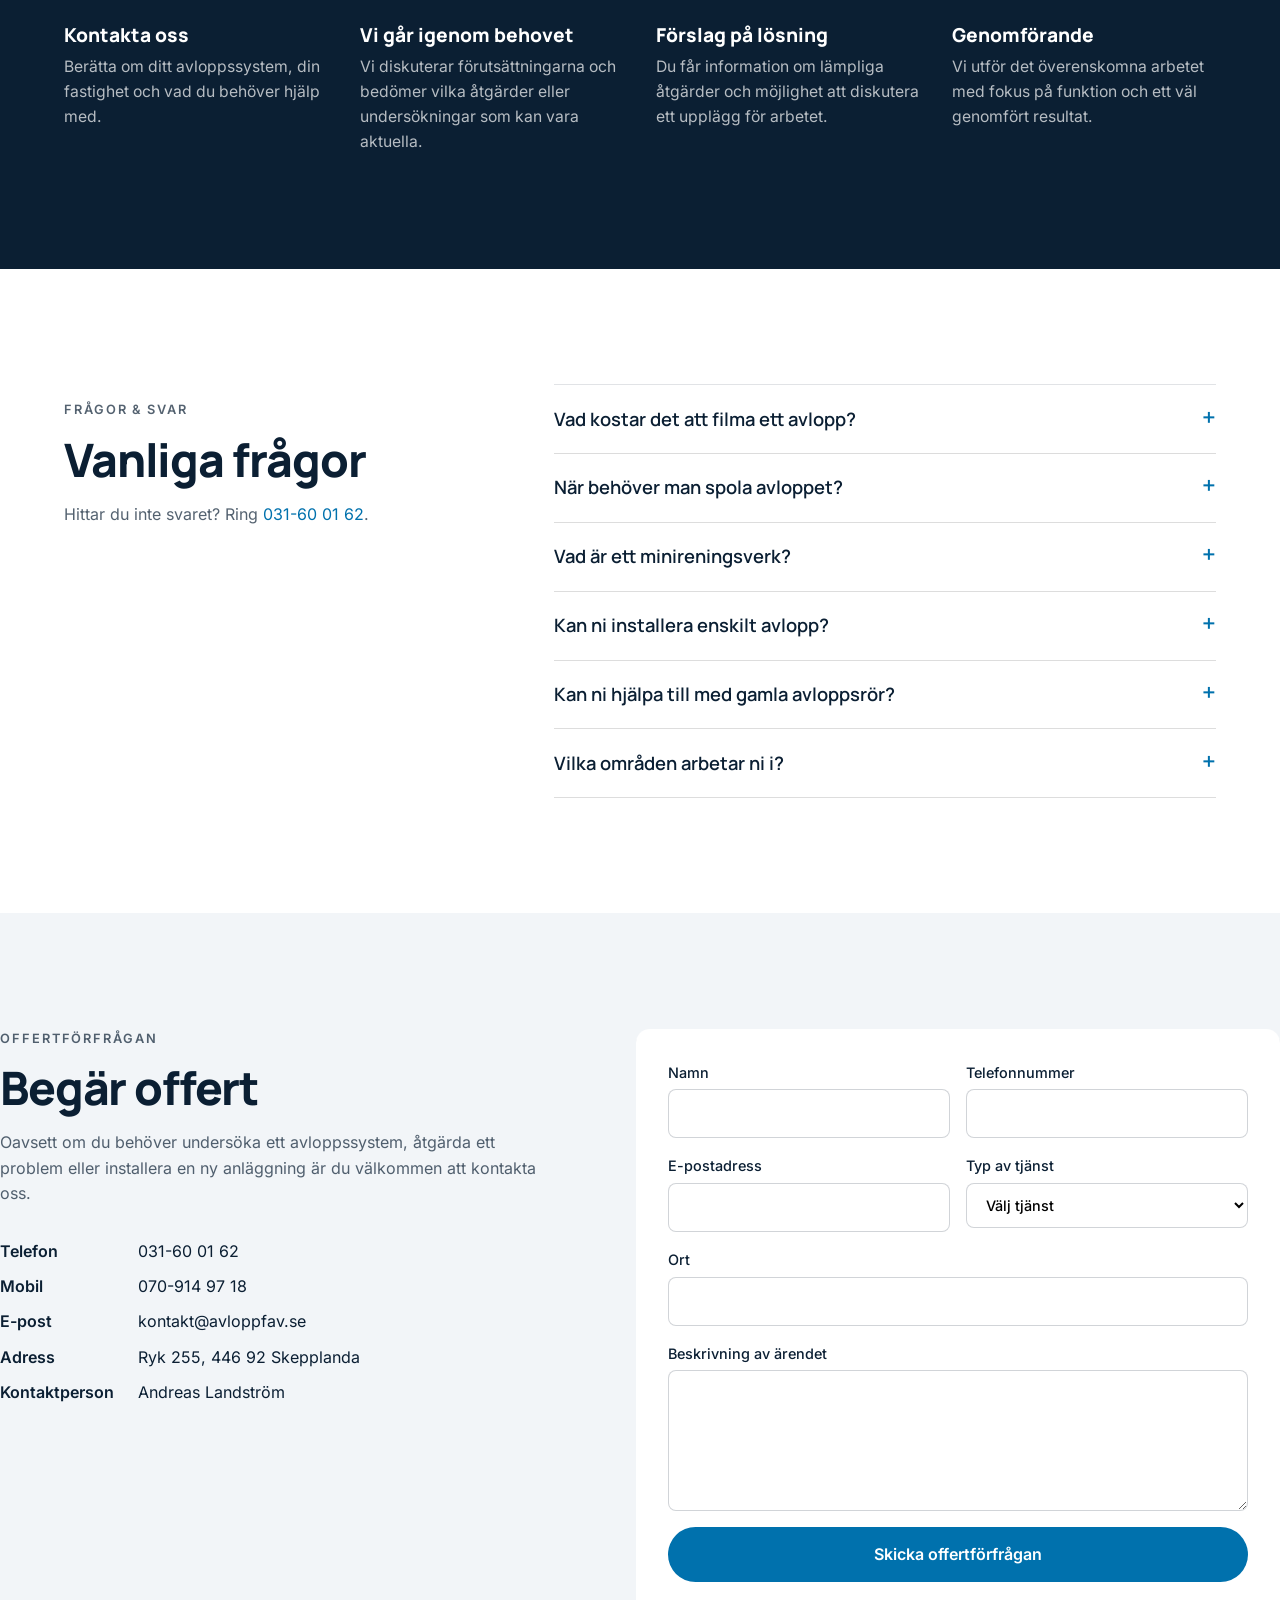
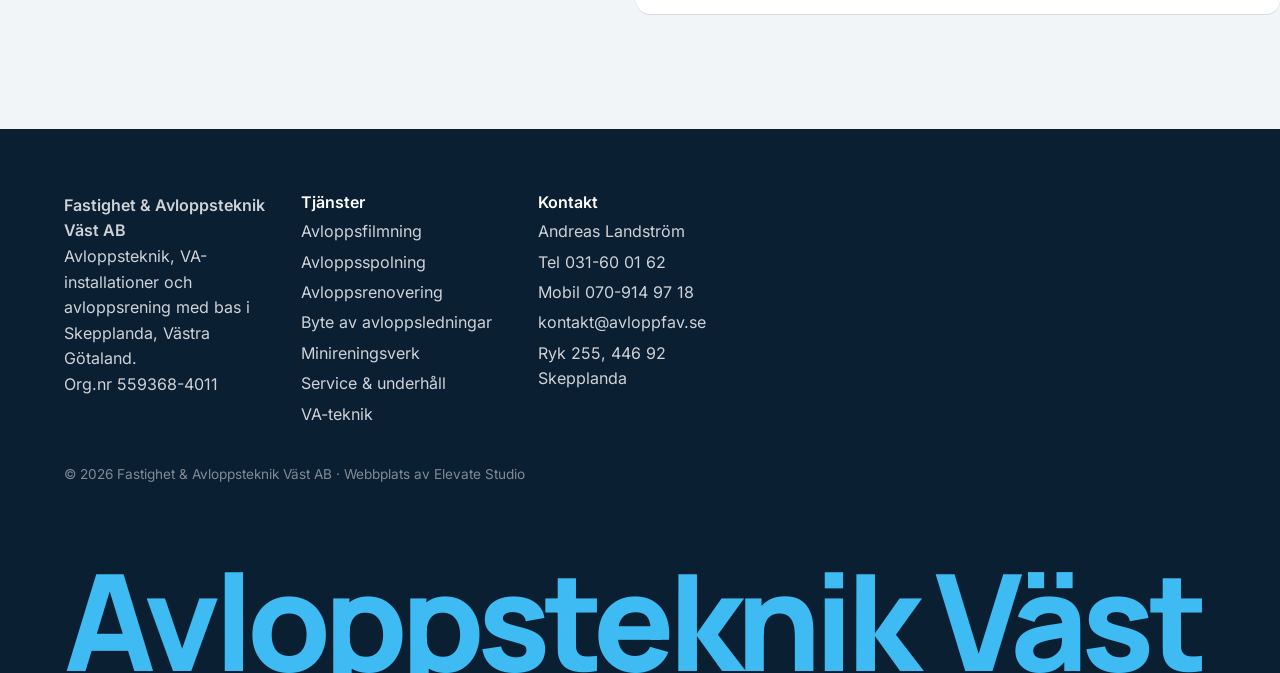
==== commit 51640c4b: "Bättre kontrast, responsiva bildstorlekar, snabbare hero Co-Authored-By: Claude Opus 5.5 <noreply@an" ====
--- a/index.html
+++ b/index.html
@@ -5,7 +5,7 @@
 <meta name="viewport" content="width=device-width, initial-scale=1">
 <title>Fastighet &amp; Avloppsteknik Väst AB – Vatten &amp; avlopp i Skepplanda</title>
 <meta name="description" content="Avloppsfilmning, spolning, renovering och installation av minireningsverk. Bas i Skepplanda, Västra Götaland.">
-<link rel="preload" as="font" type="font/woff2" href="assets/fonts/inter.woff2" crossorigin><style id="css">@font-face{font-family:Inter;font-style:normal;font-weight:400 600;font-display:swap;src:url(assets/fonts/inter.woff2) format('woff2')}@font-face{font-family:Manrope;font-style:normal;font-weight:600 800;font-display:swap;src:url(assets/fonts/manrope.woff2) format('woff2')}:root{--ink:#0b1f33;--accent:#00a3e0;--bg:#fff;--soft:#f2f5f8;--radius:14px}*{box-sizing:border-box;margin:0}body{font-family:Inter,system-ui,sans-serif;color:var(--ink);background:var(--bg);line-height:1.6}h1,h2,h3,.logo{font-family:Manrope,sans-serif;font-weight:800;line-height:1.15}a{color:inherit;text-decoration:none}img{max-width:100%;display:block}.demo-banner{position:fixed;inset:auto 0 0 0;z-index:100;background:#ffd400;color:#000;text-align:center;font-weight:600;padding:.5rem 1rem;font-size:.9rem}.site-header{position:fixed;top:0;left:0;right:0;z-index:50;display:flex;align-items:center;justify-content:space-between;padding:1.1rem 5vw;color:#fff;transition:.3s}.site-header.solid{background:#fff;color:var(--ink);box-shadow:0 2px 20px #0001;padding:.7rem 5vw}.logo{display:flex;gap:.5rem;align-items:center;font-size:1.4rem}.nav{display:flex;gap:2rem;align-items:center;font-weight:500}.burger{display:none;background:none;border:0;color:inherit;font-size:1.6rem}.btn{display:inline-block;background:var(--accent);color:#fff;padding:.9rem 1.6rem;border-radius:999px;font-weight:600;transition:transform .2s}.btn:hover{transform:translateY(-2px)}.btn-sm{padding:.5rem 1.1rem}.btn-outline{background:none;border:2px solid var(--ink);color:var(--ink)}.hero{position:relative;height:100vh;min-height:560px;display:flex;align-items:flex-end;color:#fff;overflow:hidden}.hero-media{position:absolute;inset:0;width:100%;height:100%;object-fit:cover}.hero-overlay{position:absolute;inset:0;background:linear-gradient(0deg,#0b1f33cc,#0b1f3322 60%)}.hero-content{position:relative;padding:0 5vw 14vh;max-width:900px}.hero h1{font-size:clamp(2.4rem,6vw,4.8rem);margin:.5rem 0 2rem}.eyebrow{text-transform:uppercase;letter-spacing:.15em;font-size:.8rem;font-weight:600;color:var(--accent)}.section{padding:7rem 5vw}.section h2,.split h2{font-size:clamp(1.8rem,4vw,2.8rem);margin-bottom:2.5rem}.grid-3{display:grid;grid-template-columns:repeat(auto-fit,minmax(260px,1fr));gap:1.5rem}.card{background:var(--soft);padding:2rem;border-radius:var(--radius)}.card h3{margin-bottom:.6rem}.stats{display:grid;grid-template-columns:repeat(auto-fit,minmax(180px,1fr));gap:2rem;background:var(--ink);color:#fff;padding:5rem 5vw;text-align:center}.count{font-family:Manrope;font-weight:800;font-size:3rem;color:var(--accent)}.project{position:relative;border-radius:var(--radius);overflow:hidden;aspect-ratio:4/5}.project img{width:100%;height:100%;object-fit:cover;transition:transform .6s}.project:hover img{transform:scale(1.06)}.project div{position:absolute;inset:auto 0 0 0;padding:1.5rem;color:#fff;background:linear-gradient(0deg,#000a,#0000)}.project span{font-size:.8rem;text-transform:uppercase;letter-spacing:.1em}.split{display:grid;grid-template-columns:1fr 1fr;gap:4rem;align-items:center;padding:7rem 5vw;background:var(--soft)}.split p{margin-bottom:1.5rem}.split img{border-radius:var(--radius)}.news{list-style:none;padding:0}.news li{display:flex;gap:2rem;padding:1.4rem 0;border-bottom:1px solid #0002}.news time{color:#0008;min-width:110px}.news a:hover{color:var(--accent)}.footer{display:grid;grid-template-columns:repeat(auto-fit,minmax(200px,1fr));gap:2rem;background:var(--ink);color:#fffc;padding:4rem 5vw 6rem}.footer a{display:block;margin:.3rem 0}.footer h4{color:#fff;margin-bottom:.5rem}.fine{grid-column:1/-1;font-size:.85rem;opacity:.6}.reveal{opacity:0;transform:translateY(30px);transition:opacity .8s,transform .8s}.reveal.visible{opacity:1;transform:none}@media (max-width:800px){.nav{display:none;position:absolute;top:100%;left:0;right:0;flex-direction:column;background:#fff;color:var(--ink);padding:1.5rem}.nav.open{display:flex}.burger{display:block}.split{grid-template-columns:1fr}}.hero{align-items:center}.hero-overlay{background:linear-gradient(90deg,#0b1f33f0 0%,#0b1f33aa 45%,#0b1f3322 100%),linear-gradient(0deg,#0b1f33cc,#0000 40%)}.hero-content{padding:0 5vw;max-width:1200px}.hero-title{font-size:clamp(3.2rem,11vw,9.5rem);line-height:.92;letter-spacing:-.04em;margin:1rem 0 1.5rem;text-transform:uppercase}.hero-title span{display:block}.hero-title .accent{color:transparent;-webkit-text-stroke:2px #fff}.hero-lead{font-size:clamp(1.05rem,1.6vw,1.35rem);max-width:560px;opacity:.9;margin-bottom:2.2rem}.hero-cta{display:flex;gap:1rem;flex-wrap:wrap}.btn-lg{padding:1.1rem 2rem;font-size:1.05rem}.btn-ghost{background:#fff1;border:2px solid #fff8;backdrop-filter:blur(6px)}.hero-in{opacity:0;transform:translateY(40px);animation:heroIn .9s cubic-bezier(.2,.7,.2,1) forwards;animation-delay:var(--d)}@keyframes heroIn{to{opacity:1;transform:none}}.scroll-cue{position:absolute;bottom:5.5rem;left:50%;width:28px;height:46px;border:2px solid #fffa;border-radius:20px;transform:translateX(-50%)}.scroll-cue span{position:absolute;left:50%;top:8px;width:4px;height:8px;margin-left:-2px;background:#fff;border-radius:2px;animation:cue 1.6s infinite}@keyframes cue{to{transform:translateY(16px);opacity:0}}@media (prefers-reduced-motion:reduce){.hero-in{animation:none;opacity:1;transform:none}}.hero-title .accent{color:var(--accent);-webkit-text-stroke:0}.hero-title{text-transform:none;letter-spacing:-.035em;font-size:clamp(2.8rem,8vw,7rem)}.demo-banner{display:none}.logo img{width:36px;height:36px;object-fit:contain}.site-header:not(.solid) .logo img{filter:brightness(0) invert(1)}.intro{max-width:640px;margin:-1.5rem 0 2.5rem;color:#0b1f33b3}.section .eyebrow{margin-bottom:.6rem}.project{aspect-ratio:3/4}.project p{font-size:.92rem;opacity:.85;margin-top:.4rem}.project div{background:linear-gradient(0deg,#000c 30%,#0000)}.card.wide{margin-top:1.5rem}.split-rev{background:#fff}.split h2{margin-bottom:1.2rem}.why{background:var(--ink);color:#fff;padding:6rem 5vw}.why h2{font-size:clamp(1.8rem,4vw,2.8rem);margin:.6rem 0 3rem}.why-grid{display:grid;grid-template-columns:repeat(auto-fit,minmax(220px,1fr));gap:2.5rem}.why-grid div{border-top:2px solid var(--accent);padding-top:1.2rem}.why-grid p{opacity:.75;margin-top:.5rem}.steps{list-style:none;padding:0;display:grid;grid-template-columns:repeat(auto-fit,minmax(220px,1fr));gap:2rem}.steps span{font-family:Manrope;font-weight:800;font-size:2.6rem;color:var(--accent);display:block;line-height:1}.steps h3{margin:.8rem 0 .4rem}.faq{max-width:900px;padding-top:2rem}.faq details{border-bottom:1px solid #0002;padding:1.2rem 0}.faq summary{cursor:pointer;font-family:Manrope;font-weight:600;font-size:1.15rem;list-style:none;display:flex;justify-content:space-between}.faq summary::after{content:"+";font-size:1.5rem;line-height:1;color:var(--accent)}.faq details[open] summary::after{content:"–"}.faq details p{margin-top:.8rem;color:#0b1f33c0}.contact{display:grid;grid-template-columns:1fr 1.1fr;gap:4rem;padding:7rem 5vw;background:var(--soft)}.contact h2{font-size:clamp(1.8rem,4vw,2.6rem);margin:.6rem 0 1rem}.contact dl{display:grid;grid-template-columns:auto 1fr;gap:.5rem 1.5rem;margin-top:2rem}.contact dt{font-weight:600}.contact dd{margin:0}.contact dd a:hover{color:var(--accent)}.form{display:grid;grid-template-columns:1fr 1fr;gap:1rem;background:#fff;padding:2rem;border-radius:var(--radius)}.form label{display:flex;flex-direction:column;gap:.35rem;font-size:.9rem;font-weight:500}.form input,.form select,.form textarea{font:inherit;padding:.75rem .9rem;border:1px solid #0b1f3330;border-radius:8px;background:#fff}.form input:focus,.form select:focus,.form textarea:focus{outline:2px solid var(--accent);border-color:transparent}.form .full{grid-column:1/-1}.form button{border:0;cursor:pointer;font:inherit;font-weight:600}.footer{padding-bottom:4rem}@media (max-width:800px){.contact{grid-template-columns:1fr}.form{grid-template-columns:1fr}}.sec{padding:5.5rem 5vw}.sec h2{font-size:clamp(1.8rem,4vw,2.8rem);margin-bottom:2.5rem}.sec.dark{background:var(--ink);color:#fff}.sec.soft{background:var(--soft)}.wB{display:grid;grid-template-columns:1fr 1fr;gap:3rem 5rem}.wB span{font-family:Manrope;font-weight:800;font-size:4rem;color:#0b1f3315;line-height:1;display:block}.wB h3{font-size:1.5rem;margin:-.6rem 0 .5rem}.wB,.wD,.wE,.sC,.sD,.sE,.hD .bar{grid-template-columns:1fr 1fr}.hE .coll{grid-template-columns:1fr}.hE img{height:220px}.oE .imgs{height:360px}.oE .imgs img{height:260px}}.mB{min-height:75vh;background:linear-gradient(90deg,#0b1f33f5,#0b1f3360),var(--img) center/cover;color:#fff;display:flex;align-items:center;padding:4rem 5vw}.mB div{max-width:620px}.mB h2{font-size:clamp(2rem,4.5vw,3.4rem);margin:.6rem 0 1rem}.mB p{margin-bottom:2rem;opacity:.9}.sD{list-style:none;padding:0;display:grid;grid-template-columns:repeat(4,1fr);gap:0}.sD li{padding:2rem;border-left:1px solid #fff3}.sD span{font-family:Manrope;font-weight:800;font-size:5rem;line-height:1;color:var(--accent)}.sD h3{margin:1rem 0 .5rem}.sD p{opacity:.7}.fB{display:grid;grid-template-columns:1fr 1.6fr;gap:4rem}.fB h2{margin-bottom:1rem}.ftE .giant{font-family:Manrope;font-weight:800;font-size:10.5vw;line-height:.8;letter-spacing:-.05em;margin-top:3rem;color:var(--accent);white-space:nowrap}.sec .eyebrow{margin-bottom:.6rem}.wB a,.fB a{color:var(--accent)}.mB{background-size:cover;background-position:center}.ftAE{overflow:hidden;padding-bottom:0}.ftAE .giant{grid-column:1/-1;margin-top:1rem;font-size:10.5vw}.offert{display:grid;grid-template-columns:1fr 1.2fr;gap:4rem;padding:6rem 5vw;background:var(--soft)}.offert h2{font-size:clamp(1.8rem,4vw,2.6rem);margin:.6rem 0 1rem}.offert .big{display:block;font-family:Manrope;font-weight:800;font-size:2rem;color:var(--accent);margin-top:1.5rem}@media (max-width:900px){.wB,.sD{grid-template-columns:1fr 1fr}.fB,.offert{grid-template-columns:1fr}}.ftAE .giant{font-family:Manrope;font-weight:800;font-size:10.5vw;line-height:.8;letter-spacing:-.05em;color:var(--accent);white-space:nowrap;margin:3rem 0 0}.mB{min-height:75vh;color:#fff;display:flex;align-items:center;padding:5rem 5vw}.mB>div{max-width:640px}.mB h2{font-size:clamp(2rem,4.5vw,3.4rem);margin:.6rem 0 1rem}.mB p{margin-bottom:2rem;opacity:.92}.hero-cta{align-items:center;gap:2rem}.hbtn{display:inline-flex;align-items:center;gap:1.2rem;background:var(--accent);color:#fff;font-family:Manrope;font-weight:800;font-size:1.05rem;padding:1.15rem 1.6rem 1.15rem 1.8rem;border-radius:2px;transition:background .2s}.hbtn span{display:inline-block;transition:transform .2s}.hbtn:hover{background:#fff;color:var(--ink)}.hbtn:hover span{transform:translateX(5px)}.hlink{color:#fff;font-weight:500;border-bottom:1px solid #ffffff80;padding-bottom:2px}.hlink:hover{border-color:#fff}.hbtn{border-radius:999px;padding:.45rem .45rem .45rem 1.6rem;gap:1rem;font-size:1rem;box-shadow:0 8px 24px #00a3e040}.hbtn span{display:grid;place-items:center;width:2.6rem;height:2.6rem;border-radius:50%;background:#fff;color:var(--accent);font-size:1.1rem}.hbtn:hover{background:#fff;color:var(--ink);box-shadow:0 8px 24px #0003}.hbtn:hover span{background:var(--accent);color:#fff;transform:translateX(3px) rotate(-45deg)}.hlink{display:inline-flex;align-items:center;gap:.6rem;border:1px solid #ffffff40;background:#ffffff14;backdrop-filter:blur(10px);-webkit-backdrop-filter:blur(10px);border-radius:999px;padding:.95rem 1.4rem;transition:.2s}.hlink::before{content:"";width:8px;height:8px;border-radius:50%;background:#3ddc84;box-shadow:0 0 0 4px #3ddc8433}.hlink:hover{background:#ffffff26;border-color:#ffffff80}.site-header{justify-content:flex-start;gap:3rem;padding:.9rem 5vw}.site-header.solid{padding:.6rem 5vw}.logo img{width:auto;height:64px;object-fit:contain;transition:height .3s}.site-header.solid .logo img{height:52px}.nav{gap:1.6rem;font-size:1rem}.nav .btn-sm{margin-left:.4rem}@media (max-width:800px){.site-header{justify-content:space-between}.logo img{height:48px}}.hero-cta{gap:.9rem}.hbtn,.hlink{display:inline-flex;align-items:center;gap:.7rem;border-radius:999px;padding:1rem 1.75rem;font-family:Inter,sans-serif;font-weight:500;font-size:1rem;line-height:1;box-shadow:none;backdrop-filter:none;-webkit-backdrop-filter:none;transition:background .2s,color .2s,border-color .2s}.hbtn{background:#fff;color:var(--ink);border:1px solid #fff}.hbtn span{width:auto;height:auto;background:none;color:inherit;border-radius:0;font-size:1rem;transition:transform .2s}.hbtn:hover{background:var(--accent);border-color:var(--accent);color:#fff;box-shadow:none}.hbtn:hover span{background:none;color:inherit;transform:translateX(4px)}.hlink{background:transparent;color:#fff;border:1px solid #ffffffb3}.hlink::before{content:none}.hlink:hover{background:#fff;color:var(--ink);border-color:#fff}:root{--wrap:1280px;--pad-y:clamp(4.5rem,9vw,8rem);--h2:clamp(2rem,3.6vw,3rem);--gap:clamp(1.25rem,2.5vw,2rem);--line:#0b1f331f}.wrap{max-width:var(--wrap);margin:0 auto;padding:0 5vw;box-sizing:content-box}@media (min-width:1500px){.wrap{padding:0 2rem}}.blk{padding:var(--pad-y) 0;background:#fff;color:var(--ink)}.blk.soft{background:var(--soft)}.blk.dark{background:var(--ink);color:#fff}.blk.img{background-size:cover;background-position:center;color:#fff;padding:calc(var(--pad-y)*1.25) 0}.blk h2{font-size:var(--h2);letter-spacing:-.025em;line-height:1.1;margin:0}.blk .eyebrow{margin:0 0 .9rem}.blk-head{display:grid;grid-template-columns:1fr 1fr;gap:var(--gap) 4rem;align-items:end;margin-bottom:clamp(2.5rem,5vw,4rem)}.blk-head>p{color:#0b1f33b3;font-size:1.08rem;max-width:520px;justify-self:end}.blk-head:only-child,.blk-head:has(>div:only-child){grid-template-columns:1fr}.num{display:block;font-family:Manrope;font-weight:800;font-size:clamp(2.6rem,4vw,3.6rem);line-height:1;color:var(--accent);margin-bottom:1.2rem}.site-header{justify-content:space-between;gap:2rem;padding:1.1rem 5vw;min-height:96px}.site-header.solid{padding:.7rem 5vw;min-height:80px}.logo img{height:76px}.site-header.solid .logo img{height:60px}.nav{gap:1.1rem;font-size:1.02rem}.nav>a,.nav .dd>a{padding:.35rem .25rem}.nav .btn-sm{margin-left:.6rem;padding:.65rem 1.3rem}.scroll-cue{display:none!important}.hero-videos{position:absolute;inset:0}.hero-videos .hero-media{opacity:0;transition:opacity .9s ease}.hero-videos .hero-media.on{opacity:1}.hero-content.wrap{position:relative;width:100%;padding-top:6rem;padding-bottom:0;max-width:var(--wrap)}.hero-dots{position:absolute;right:5vw;bottom:4.5rem;display:flex;gap:.5rem;z-index:2}.hero-dots button{width:28px;height:4px;border:0;border-radius:2px;background:#ffffff59;cursor:pointer;padding:0;transition:.3s}.hero-dots button.on{background:#fff;width:48px}.svc-grid{display:grid;grid-template-columns:repeat(3,1fr);gap:var(--gap)}.svc-card{display:flex;flex-direction:column}.svc-card .ph{border-radius:var(--radius);overflow:hidden;aspect-ratio:4/3;margin-bottom:1.3rem;background:var(--soft)}.svc-card img{width:100%;height:100%;object-fit:cover;transition:transform .6s}.svc-card:hover img{transform:scale(1.05)}.svc-card h3{font-size:1.3rem;margin-bottom:.5rem}.svc-card p{color:#0b1f33b3;font-size:.98rem;flex:1}.more{display:inline-block;margin-top:1rem;font-weight:600;color:var(--accent)}.svc-card:hover h3{color:var(--accent)}.svc-wide{display:flex;justify-content:space-between;align-items:center;gap:2rem;margin-top:calc(var(--gap)*1.5);padding:2rem 0 0;border-top:1px solid var(--line)}.svc-wide h3{font-size:1.3rem;margin-bottom:.4rem}.svc-wide p{color:#0b1f33b3;max-width:720px}.svc-wide .more{margin:0;white-space:nowrap}.about{display:grid;grid-template-columns:1.05fr 1fr;gap:clamp(3rem,6vw,6rem);align-items:center}.about-media{position:relative;aspect-ratio:1/1}.about-media img{position:absolute;object-fit:cover;border-radius:var(--radius)}.about-media .a1{inset:0 18% 22% 0;width:82%;height:78%}.about-media .a2{right:0;bottom:0;width:52%;height:52%;border:8px solid var(--soft);box-sizing:border-box}.about-media .badge{position:absolute;left:6%;bottom:6%;background:var(--accent);color:#fff;padding:1.1rem 1.4rem;border-radius:10px;display:flex;flex-direction:column}.about-media .badge strong{font-family:Manrope;font-size:1.35rem}.about-media .badge span{font-size:.85rem;opacity:.9}.about-text h2{margin-bottom:1.5rem}.about-text .big{font-size:1.25rem;line-height:1.5;font-weight:500;margin-bottom:1rem}.about-text p{color:#0b1f33c7;margin-bottom:1rem}.about-facts{display:grid;grid-template-columns:repeat(3,1fr);gap:1rem;margin:2rem 0;padding:1.5rem 0;border-top:1px solid var(--line);border-bottom:1px solid var(--line)}.about-facts dt{font-size:.75rem;text-transform:uppercase;letter-spacing:.12em;color:#0b1f3380;margin-bottom:.3rem}.about-facts dd{margin:0;font-family:Manrope;font-weight:800;font-size:1.05rem}.btn-line{font-weight:600;color:var(--ink);border-bottom:2px solid var(--accent);padding-bottom:3px}.btn-line:hover{color:var(--accent)}.num-grid{list-style:none;padding:0;margin:0;display:grid;grid-template-columns:repeat(4,1fr);gap:var(--gap)}.num-grid>*{padding-top:1.6rem;border-top:1px solid var(--line)}.num-grid h3{font-size:1.2rem;margin-bottom:.5rem}.num-grid p{color:#0b1f33b3;font-size:.98rem}.blk.dark .num-grid>*{border-color:#ffffff26}.blk.dark .num-grid p{color:#ffffffb3}.img-text{max-width:620px}.img-text h2{margin-bottom:1.2rem}.img-text p{opacity:.9;margin-bottom:2rem;font-size:1.08rem}.blk .fB{display:grid;grid-template-columns:1fr 1.6fr;gap:clamp(2rem,6vw,6rem)}.blk .fB header p{margin-top:1rem;color:#0b1f33b3}.blk .fB header a{color:var(--accent)}.blk .faq{max-width:none;padding:0}.blk .faq details:first-child{border-top:1px solid var(--line)}.offert{display:grid;grid-template-columns:1fr 1.15fr;gap:clamp(2rem,6vw,6rem);padding:0;background:none}.offert h2{margin-bottom:1rem}.offert>div>p{color:#0b1f33b3}.kdl{display:grid;grid-template-columns:auto 1fr;gap:.6rem 1.5rem;margin-top:2rem}.kdl dt{font-weight:600}.kdl dd{margin:0}.kdl a:hover{color:var(--accent)}.blk .form{box-shadow:0 1px 0 var(--line)}@media (max-width:900px){.blk-head,.about,.blk .fB,.offert{grid-template-columns:1fr}.blk-head>p{justify-self:start}.svc-grid{grid-template-columns:1fr 1fr}.num-grid{grid-template-columns:1fr 1fr}.svc-wide{flex-direction:column;align-items:flex-start}.site-header{min-height:72px}.logo img{height:54px}}@media (max-width:560px){.svc-grid,.num-grid,.about-facts{grid-template-columns:1fr}}.ft-h{font-size:1rem;font-family:Inter,sans-serif;font-weight:600;color:#fff;margin:0 0 .5rem}.hero-still{z-index:0}.hero-videos video{z-index:1}.logo img{width:auto}.site-header.always{position:sticky}.dd{position:relative}.dd-menu{display:none;position:absolute;top:100%;left:-1rem;background:#fff;color:var(--ink);min-width:240px;padding:.6rem 0;border-radius:10px;box-shadow:0 12px 40px #0b1f3322}.dd-menu a{display:block;padding:.5rem 1.2rem}.dd-menu a:hover{background:var(--soft);color:var(--accent)}.dd:hover .dd-menu,.dd:focus-within .dd-menu{display:block}.page-hero{position:relative;min-height:62vh;display:flex;align-items:flex-end;color:#fff;background-size:cover;background-position:center}.page-hero-in{padding:8rem 5vw 4.5rem;max-width:1000px}.page-hero h1{font-size:clamp(2.4rem,6vw,4.6rem);letter-spacing:-.03em;margin:.6rem 0 1rem}.page-hero .lead{font-size:clamp(1.05rem,1.5vw,1.3rem);max-width:640px;opacity:.9;margin-bottom:2rem}.crumbs{font-size:.85rem;opacity:.75;margin-bottom:1.5rem}.crumbs a:hover{color:var(--accent)}.svc{display:grid;grid-template-columns:1.6fr 1fr;gap:4rem;padding:6rem 5vw}.svc-main h2{font-size:2rem;margin-bottom:1.2rem}.svc-main p{margin-bottom:1rem;font-size:1.08rem}.svc-main h3{margin:2rem 0 1rem}.checks{list-style:none;padding:0;display:grid;gap:.7rem}.checks li{padding-left:2rem;position:relative}.checks li::before{content:"";position:absolute;left:0;top:.45em;width:1.1rem;height:.6rem;border-left:3px solid var(--accent);border-bottom:3px solid var(--accent);transform:rotate(-45deg)}.checks.cols{grid-template-columns:repeat(auto-fit,minmax(260px,1fr))}.side-card{background:var(--ink);color:#fff;padding:2rem;border-radius:var(--radius);display:flex;flex-direction:column;gap:.4rem;margin-bottom:1.5rem}.side-card h3{margin-bottom:.4rem}.side-card .big{font-family:Manrope;font-weight:800;font-size:1.8rem;color:var(--accent)}.side-card .btn{margin-top:1rem;text-align:center}.side-card.light{background:var(--soft);color:var(--ink)}.side-card.light a{padding:.45rem 0;border-bottom:1px solid #0b1f3315}.side-card.light a:hover{color:var(--accent)}.cta-band{display:flex;justify-content:space-between;align-items:center;gap:2rem;flex-wrap:wrap;background:var(--accent);color:#fff;padding:4rem 5vw}.cta-band h2{font-size:clamp(1.6rem,3vw,2.4rem)}.cta-band .btn{background:#fff;color:var(--ink)}.btn-outline-light{background:none!important;color:#fff!important;border:2px solid #fff}.svc-list{display:grid;gap:2rem}.svc-row{display:grid;grid-template-columns:380px 1fr;gap:2.5rem;align-items:center;padding-bottom:2rem;border-bottom:1px solid #0b1f3318}.svc-row img{border-radius:var(--radius);aspect-ratio:4/3;object-fit:cover;width:100%}.svc-row span{color:var(--accent);font-family:Manrope;font-weight:800}.svc-row h2{font-size:1.8rem;margin:.3rem 0 .6rem}.svc-row em{font-style:normal;font-weight:600;color:var(--accent);display:inline-block;margin-top:.8rem}.svc-row:hover h2{color:var(--accent)}.facts{display:grid;grid-template-columns:repeat(auto-fit,minmax(200px,1fr));border-top:2px solid var(--ink)}.facts div{padding:1.5rem 1.5rem 1.5rem 0}.facts span{display:block;font-size:.8rem;text-transform:uppercase;letter-spacing:.12em;color:#0b1f3399}.facts strong{font-family:Manrope;font-size:1.5rem}.gallery{display:grid;grid-template-columns:repeat(4,1fr);gap:.5rem;padding:0 5vw 6rem}.gallery img{aspect-ratio:1;object-fit:cover;border-radius:8px}.map{width:100%;height:280px;border:0;border-radius:var(--radius);margin-top:2rem}@media (max-width:900px){.svc,.svc-row{grid-template-columns:1fr}.gallery{grid-template-columns:repeat(2,1fr)}.dd-menu{position:static;box-shadow:none;display:block;padding:0 0 0 1rem}}</style></head>
+<link rel="preload" as="font" type="font/woff2" href="assets/fonts/inter.woff2" crossorigin><style id="css">@font-face{font-family:Inter;font-style:normal;font-weight:400 600;font-display:swap;src:url(assets/fonts/inter.woff2) format('woff2')}@font-face{font-family:Manrope;font-style:normal;font-weight:600 800;font-display:swap;src:url(assets/fonts/manrope.woff2) format('woff2')}:root{--ink:#0b1f33;--accent:#00a3e0;--bg:#fff;--soft:#f2f5f8;--radius:14px}*{box-sizing:border-box;margin:0}body{font-family:Inter,system-ui,sans-serif;color:var(--ink);background:var(--bg);line-height:1.6}h1,h2,h3,.logo{font-family:Manrope,sans-serif;font-weight:800;line-height:1.15}a{color:inherit;text-decoration:none}img{max-width:100%;display:block}.demo-banner{position:fixed;inset:auto 0 0 0;z-index:100;background:#ffd400;color:#000;text-align:center;font-weight:600;padding:.5rem 1rem;font-size:.9rem}.site-header{position:fixed;top:0;left:0;right:0;z-index:50;display:flex;align-items:center;justify-content:space-between;padding:1.1rem 5vw;color:#fff;transition:.3s}.site-header.solid{background:#fff;color:var(--ink);box-shadow:0 2px 20px #0001;padding:.7rem 5vw}.logo{display:flex;gap:.5rem;align-items:center;font-size:1.4rem}.nav{display:flex;gap:2rem;align-items:center;font-weight:500}.burger{display:none;background:none;border:0;color:inherit;font-size:1.6rem}.btn{display:inline-block;background:var(--accent);color:#fff;padding:.9rem 1.6rem;border-radius:999px;font-weight:600;transition:transform .2s}.btn:hover{transform:translateY(-2px)}.btn-sm{padding:.5rem 1.1rem}.btn-outline{background:none;border:2px solid var(--ink);color:var(--ink)}.hero{position:relative;height:100vh;min-height:560px;display:flex;align-items:flex-end;color:#fff;overflow:hidden}.hero-media{position:absolute;inset:0;width:100%;height:100%;object-fit:cover}.hero-overlay{position:absolute;inset:0;background:linear-gradient(0deg,#0b1f33cc,#0b1f3322 60%)}.hero-content{position:relative;padding:0 5vw 14vh;max-width:900px}.hero h1{font-size:clamp(2.4rem,6vw,4.8rem);margin:.5rem 0 2rem}.eyebrow{text-transform:uppercase;letter-spacing:.15em;font-size:.8rem;font-weight:600;color:var(--accent)}.section{padding:7rem 5vw}.section h2,.split h2{font-size:clamp(1.8rem,4vw,2.8rem);margin-bottom:2.5rem}.grid-3{display:grid;grid-template-columns:repeat(auto-fit,minmax(260px,1fr));gap:1.5rem}.card{background:var(--soft);padding:2rem;border-radius:var(--radius)}.card h3{margin-bottom:.6rem}.stats{display:grid;grid-template-columns:repeat(auto-fit,minmax(180px,1fr));gap:2rem;background:var(--ink);color:#fff;padding:5rem 5vw;text-align:center}.count{font-family:Manrope;font-weight:800;font-size:3rem;color:var(--accent)}.project{position:relative;border-radius:var(--radius);overflow:hidden;aspect-ratio:4/5}.project img{width:100%;height:100%;object-fit:cover;transition:transform .6s}.project:hover img{transform:scale(1.06)}.project div{position:absolute;inset:auto 0 0 0;padding:1.5rem;color:#fff;background:linear-gradient(0deg,#000a,#0000)}.project span{font-size:.8rem;text-transform:uppercase;letter-spacing:.1em}.split{display:grid;grid-template-columns:1fr 1fr;gap:4rem;align-items:center;padding:7rem 5vw;background:var(--soft)}.split p{margin-bottom:1.5rem}.split img{border-radius:var(--radius)}.news{list-style:none;padding:0}.news li{display:flex;gap:2rem;padding:1.4rem 0;border-bottom:1px solid #0002}.news time{color:#0008;min-width:110px}.news a:hover{color:var(--accent)}.footer{display:grid;grid-template-columns:repeat(auto-fit,minmax(200px,1fr));gap:2rem;background:var(--ink);color:#fffc;padding:4rem 5vw 6rem}.footer a{display:block;margin:.3rem 0}.footer h4{color:#fff;margin-bottom:.5rem}.fine{grid-column:1/-1;font-size:.85rem;opacity:.6}.reveal{opacity:0;transform:translateY(30px);transition:opacity .8s,transform .8s}.reveal.visible{opacity:1;transform:none}@media (max-width:800px){.nav{display:none;position:absolute;top:100%;left:0;right:0;flex-direction:column;background:#fff;color:var(--ink);padding:1.5rem}.nav.open{display:flex}.burger{display:block}.split{grid-template-columns:1fr}}.hero{align-items:center}.hero-overlay{background:linear-gradient(90deg,#0b1f33f0 0%,#0b1f33aa 45%,#0b1f3322 100%),linear-gradient(0deg,#0b1f33cc,#0000 40%)}.hero-content{padding:0 5vw;max-width:1200px}.hero-title{font-size:clamp(3.2rem,11vw,9.5rem);line-height:.92;letter-spacing:-.04em;margin:1rem 0 1.5rem;text-transform:uppercase}.hero-title span{display:block}.hero-title .accent{color:transparent;-webkit-text-stroke:2px #fff}.hero-lead{font-size:clamp(1.05rem,1.6vw,1.35rem);max-width:560px;opacity:.9;margin-bottom:2.2rem}.hero-cta{display:flex;gap:1rem;flex-wrap:wrap}.btn-lg{padding:1.1rem 2rem;font-size:1.05rem}.btn-ghost{background:#fff1;border:2px solid #fff8;backdrop-filter:blur(6px)}.hero-in{opacity:0;transform:translateY(40px);animation:heroIn .9s cubic-bezier(.2,.7,.2,1) forwards;animation-delay:var(--d)}@keyframes heroIn{to{opacity:1;transform:none}}.scroll-cue{position:absolute;bottom:5.5rem;left:50%;width:28px;height:46px;border:2px solid #fffa;border-radius:20px;transform:translateX(-50%)}.scroll-cue span{position:absolute;left:50%;top:8px;width:4px;height:8px;margin-left:-2px;background:#fff;border-radius:2px;animation:cue 1.6s infinite}@keyframes cue{to{transform:translateY(16px);opacity:0}}@media (prefers-reduced-motion:reduce){.hero-in{animation:none;opacity:1;transform:none}}.hero-title .accent{color:var(--accent);-webkit-text-stroke:0}.hero-title{text-transform:none;letter-spacing:-.035em;font-size:clamp(2.8rem,8vw,7rem)}.demo-banner{display:none}.logo img{width:36px;height:36px;object-fit:contain}.site-header:not(.solid) .logo img{filter:brightness(0) invert(1)}.intro{max-width:640px;margin:-1.5rem 0 2.5rem;color:#0b1f33b3}.section .eyebrow{margin-bottom:.6rem}.project{aspect-ratio:3/4}.project p{font-size:.92rem;opacity:.85;margin-top:.4rem}.project div{background:linear-gradient(0deg,#000c 30%,#0000)}.card.wide{margin-top:1.5rem}.split-rev{background:#fff}.split h2{margin-bottom:1.2rem}.why{background:var(--ink);color:#fff;padding:6rem 5vw}.why h2{font-size:clamp(1.8rem,4vw,2.8rem);margin:.6rem 0 3rem}.why-grid{display:grid;grid-template-columns:repeat(auto-fit,minmax(220px,1fr));gap:2.5rem}.why-grid div{border-top:2px solid var(--accent);padding-top:1.2rem}.why-grid p{opacity:.75;margin-top:.5rem}.steps{list-style:none;padding:0;display:grid;grid-template-columns:repeat(auto-fit,minmax(220px,1fr));gap:2rem}.steps span{font-family:Manrope;font-weight:800;font-size:2.6rem;color:var(--accent);display:block;line-height:1}.steps h3{margin:.8rem 0 .4rem}.faq{max-width:900px;padding-top:2rem}.faq details{border-bottom:1px solid #0002;padding:1.2rem 0}.faq summary{cursor:pointer;font-family:Manrope;font-weight:600;font-size:1.15rem;list-style:none;display:flex;justify-content:space-between}.faq summary::after{content:"+";font-size:1.5rem;line-height:1;color:var(--accent)}.faq details[open] summary::after{content:"–"}.faq details p{margin-top:.8rem;color:#0b1f33c0}.contact{display:grid;grid-template-columns:1fr 1.1fr;gap:4rem;padding:7rem 5vw;background:var(--soft)}.contact h2{font-size:clamp(1.8rem,4vw,2.6rem);margin:.6rem 0 1rem}.contact dl{display:grid;grid-template-columns:auto 1fr;gap:.5rem 1.5rem;margin-top:2rem}.contact dt{font-weight:600}.contact dd{margin:0}.contact dd a:hover{color:var(--accent)}.form{display:grid;grid-template-columns:1fr 1fr;gap:1rem;background:#fff;padding:2rem;border-radius:var(--radius)}.form label{display:flex;flex-direction:column;gap:.35rem;font-size:.9rem;font-weight:500}.form input,.form select,.form textarea{font:inherit;padding:.75rem .9rem;border:1px solid #0b1f3330;border-radius:8px;background:#fff}.form input:focus,.form select:focus,.form textarea:focus{outline:2px solid var(--accent);border-color:transparent}.form .full{grid-column:1/-1}.form button{border:0;cursor:pointer;font:inherit;font-weight:600}.footer{padding-bottom:4rem}@media (max-width:800px){.contact{grid-template-columns:1fr}.form{grid-template-columns:1fr}}.sec{padding:5.5rem 5vw}.sec h2{font-size:clamp(1.8rem,4vw,2.8rem);margin-bottom:2.5rem}.sec.dark{background:var(--ink);color:#fff}.sec.soft{background:var(--soft)}.wB{display:grid;grid-template-columns:1fr 1fr;gap:3rem 5rem}.wB span{font-family:Manrope;font-weight:800;font-size:4rem;color:#0b1f3315;line-height:1;display:block}.wB h3{font-size:1.5rem;margin:-.6rem 0 .5rem}.wB,.wD,.wE,.sC,.sD,.sE,.hD .bar{grid-template-columns:1fr 1fr}.hE .coll{grid-template-columns:1fr}.hE img{height:220px}.oE .imgs{height:360px}.oE .imgs img{height:260px}}.mB{min-height:75vh;background:linear-gradient(90deg,#0b1f33f5,#0b1f3360),var(--img) center/cover;color:#fff;display:flex;align-items:center;padding:4rem 5vw}.mB div{max-width:620px}.mB h2{font-size:clamp(2rem,4.5vw,3.4rem);margin:.6rem 0 1rem}.mB p{margin-bottom:2rem;opacity:.9}.sD{list-style:none;padding:0;display:grid;grid-template-columns:repeat(4,1fr);gap:0}.sD li{padding:2rem;border-left:1px solid #fff3}.sD span{font-family:Manrope;font-weight:800;font-size:5rem;line-height:1;color:var(--accent)}.sD h3{margin:1rem 0 .5rem}.sD p{opacity:.7}.fB{display:grid;grid-template-columns:1fr 1.6fr;gap:4rem}.fB h2{margin-bottom:1rem}.ftE .giant{font-family:Manrope;font-weight:800;font-size:10.5vw;line-height:.8;letter-spacing:-.05em;margin-top:3rem;color:var(--accent);white-space:nowrap}.sec .eyebrow{margin-bottom:.6rem}.wB a,.fB a{color:var(--accent)}.mB{background-size:cover;background-position:center}.ftAE{overflow:hidden;padding-bottom:0}.ftAE .giant{grid-column:1/-1;margin-top:1rem;font-size:10.5vw}.offert{display:grid;grid-template-columns:1fr 1.2fr;gap:4rem;padding:6rem 5vw;background:var(--soft)}.offert h2{font-size:clamp(1.8rem,4vw,2.6rem);margin:.6rem 0 1rem}.offert .big{display:block;font-family:Manrope;font-weight:800;font-size:2rem;color:var(--accent);margin-top:1.5rem}@media (max-width:900px){.wB,.sD{grid-template-columns:1fr 1fr}.fB,.offert{grid-template-columns:1fr}}.ftAE .giant{font-family:Manrope;font-weight:800;font-size:10.5vw;line-height:.8;letter-spacing:-.05em;color:var(--accent);white-space:nowrap;margin:3rem 0 0}.mB{min-height:75vh;color:#fff;display:flex;align-items:center;padding:5rem 5vw}.mB>div{max-width:640px}.mB h2{font-size:clamp(2rem,4.5vw,3.4rem);margin:.6rem 0 1rem}.mB p{margin-bottom:2rem;opacity:.92}.hero-cta{align-items:center;gap:2rem}.hbtn{display:inline-flex;align-items:center;gap:1.2rem;background:var(--accent);color:#fff;font-family:Manrope;font-weight:800;font-size:1.05rem;padding:1.15rem 1.6rem 1.15rem 1.8rem;border-radius:2px;transition:background .2s}.hbtn span{display:inline-block;transition:transform .2s}.hbtn:hover{background:#fff;color:var(--ink)}.hbtn:hover span{transform:translateX(5px)}.hlink{color:#fff;font-weight:500;border-bottom:1px solid #ffffff80;padding-bottom:2px}.hlink:hover{border-color:#fff}.hbtn{border-radius:999px;padding:.45rem .45rem .45rem 1.6rem;gap:1rem;font-size:1rem;box-shadow:0 8px 24px #00a3e040}.hbtn span{display:grid;place-items:center;width:2.6rem;height:2.6rem;border-radius:50%;background:#fff;color:var(--accent);font-size:1.1rem}.hbtn:hover{background:#fff;color:var(--ink);box-shadow:0 8px 24px #0003}.hbtn:hover span{background:var(--accent);color:#fff;transform:translateX(3px) rotate(-45deg)}.hlink{display:inline-flex;align-items:center;gap:.6rem;border:1px solid #ffffff40;background:#ffffff14;backdrop-filter:blur(10px);-webkit-backdrop-filter:blur(10px);border-radius:999px;padding:.95rem 1.4rem;transition:.2s}.hlink::before{content:"";width:8px;height:8px;border-radius:50%;background:#3ddc84;box-shadow:0 0 0 4px #3ddc8433}.hlink:hover{background:#ffffff26;border-color:#ffffff80}.site-header{justify-content:flex-start;gap:3rem;padding:.9rem 5vw}.site-header.solid{padding:.6rem 5vw}.logo img{width:auto;height:64px;object-fit:contain;transition:height .3s}.site-header.solid .logo img{height:52px}.nav{gap:1.6rem;font-size:1rem}.nav .btn-sm{margin-left:.4rem}@media (max-width:800px){.site-header{justify-content:space-between}.logo img{height:48px}}.hero-cta{gap:.9rem}.hbtn,.hlink{display:inline-flex;align-items:center;gap:.7rem;border-radius:999px;padding:1rem 1.75rem;font-family:Inter,sans-serif;font-weight:500;font-size:1rem;line-height:1;box-shadow:none;backdrop-filter:none;-webkit-backdrop-filter:none;transition:background .2s,color .2s,border-color .2s}.hbtn{background:#fff;color:var(--ink);border:1px solid #fff}.hbtn span{width:auto;height:auto;background:none;color:inherit;border-radius:0;font-size:1rem;transition:transform .2s}.hbtn:hover{background:var(--accent);border-color:var(--accent);color:#fff;box-shadow:none}.hbtn:hover span{background:none;color:inherit;transform:translateX(4px)}.hlink{background:transparent;color:#fff;border:1px solid #ffffffb3}.hlink::before{content:none}.hlink:hover{background:#fff;color:var(--ink);border-color:#fff}:root{--wrap:1280px;--pad-y:clamp(4.5rem,9vw,8rem);--h2:clamp(2rem,3.6vw,3rem);--gap:clamp(1.25rem,2.5vw,2rem);--line:#0b1f331f}.wrap{max-width:var(--wrap);margin:0 auto;padding:0 5vw;box-sizing:content-box}@media (min-width:1500px){.wrap{padding:0 2rem}}.blk{padding:var(--pad-y) 0;background:#fff;color:var(--ink)}.blk.soft{background:var(--soft)}.blk.dark{background:var(--ink);color:#fff}.blk.img{background-size:cover;background-position:center;color:#fff;padding:calc(var(--pad-y)*1.25) 0}.blk h2{font-size:var(--h2);letter-spacing:-.025em;line-height:1.1;margin:0}.blk .eyebrow{margin:0 0 .9rem}.blk-head{display:grid;grid-template-columns:1fr 1fr;gap:var(--gap) 4rem;align-items:end;margin-bottom:clamp(2.5rem,5vw,4rem)}.blk-head>p{color:#0b1f33b3;font-size:1.08rem;max-width:520px;justify-self:end}.blk-head:only-child,.blk-head:has(>div:only-child){grid-template-columns:1fr}.num{display:block;font-family:Manrope;font-weight:800;font-size:clamp(2.6rem,4vw,3.6rem);line-height:1;color:var(--accent);margin-bottom:1.2rem}.site-header{justify-content:space-between;gap:2rem;padding:1.1rem 5vw;min-height:96px}.site-header.solid{padding:.7rem 5vw;min-height:80px}.logo img{height:76px}.site-header.solid .logo img{height:60px}.nav{gap:1.1rem;font-size:1.02rem}.nav>a,.nav .dd>a{padding:.35rem .25rem}.nav .btn-sm{margin-left:.6rem;padding:.65rem 1.3rem}.scroll-cue{display:none!important}.hero-videos{position:absolute;inset:0}.hero-videos .hero-media{opacity:0;transition:opacity .9s ease}.hero-videos .hero-media.on{opacity:1}.hero-content.wrap{position:relative;width:100%;padding-top:6rem;padding-bottom:0;max-width:var(--wrap)}.hero-dots{position:absolute;right:5vw;bottom:4.5rem;display:flex;gap:.5rem;z-index:2}.hero-dots button{width:28px;height:4px;border:0;border-radius:2px;background:#ffffff59;cursor:pointer;padding:0;transition:.3s}.hero-dots button.on{background:#fff;width:48px}.svc-grid{display:grid;grid-template-columns:repeat(3,1fr);gap:var(--gap)}.svc-card{display:flex;flex-direction:column}.svc-card .ph{border-radius:var(--radius);overflow:hidden;aspect-ratio:4/3;margin-bottom:1.3rem;background:var(--soft)}.svc-card img{width:100%;height:100%;object-fit:cover;transition:transform .6s}.svc-card:hover img{transform:scale(1.05)}.svc-card h3{font-size:1.3rem;margin-bottom:.5rem}.svc-card p{color:#0b1f33b3;font-size:.98rem;flex:1}.more{display:inline-block;margin-top:1rem;font-weight:600;color:var(--accent)}.svc-card:hover h3{color:var(--accent)}.svc-wide{display:flex;justify-content:space-between;align-items:center;gap:2rem;margin-top:calc(var(--gap)*1.5);padding:2rem 0 0;border-top:1px solid var(--line)}.svc-wide h3{font-size:1.3rem;margin-bottom:.4rem}.svc-wide p{color:#0b1f33b3;max-width:720px}.svc-wide .more{margin:0;white-space:nowrap}.about{display:grid;grid-template-columns:1.05fr 1fr;gap:clamp(3rem,6vw,6rem);align-items:center}.about-media{position:relative;aspect-ratio:1/1}.about-media img{position:absolute;object-fit:cover;border-radius:var(--radius)}.about-media .a1{inset:0 18% 22% 0;width:82%;height:78%}.about-media .a2{right:0;bottom:0;width:52%;height:52%;border:8px solid var(--soft);box-sizing:border-box}.about-media .badge{position:absolute;left:6%;bottom:6%;background:var(--accent);color:#fff;padding:1.1rem 1.4rem;border-radius:10px;display:flex;flex-direction:column}.about-media .badge strong{font-family:Manrope;font-size:1.35rem}.about-media .badge span{font-size:.85rem;opacity:.9}.about-text h2{margin-bottom:1.5rem}.about-text .big{font-size:1.25rem;line-height:1.5;font-weight:500;margin-bottom:1rem}.about-text p{color:#0b1f33c7;margin-bottom:1rem}.about-facts{display:grid;grid-template-columns:repeat(3,1fr);gap:1rem;margin:2rem 0;padding:1.5rem 0;border-top:1px solid var(--line);border-bottom:1px solid var(--line)}.about-facts dt{font-size:.75rem;text-transform:uppercase;letter-spacing:.12em;color:#0b1f3380;margin-bottom:.3rem}.about-facts dd{margin:0;font-family:Manrope;font-weight:800;font-size:1.05rem}.btn-line{font-weight:600;color:var(--ink);border-bottom:2px solid var(--accent);padding-bottom:3px}.btn-line:hover{color:var(--accent)}.num-grid{list-style:none;padding:0;margin:0;display:grid;grid-template-columns:repeat(4,1fr);gap:var(--gap)}.num-grid>*{padding-top:1.6rem;border-top:1px solid var(--line)}.num-grid h3{font-size:1.2rem;margin-bottom:.5rem}.num-grid p{color:#0b1f33b3;font-size:.98rem}.blk.dark .num-grid>*{border-color:#ffffff26}.blk.dark .num-grid p{color:#ffffffb3}.img-text{max-width:620px}.img-text h2{margin-bottom:1.2rem}.img-text p{opacity:.9;margin-bottom:2rem;font-size:1.08rem}.blk .fB{display:grid;grid-template-columns:1fr 1.6fr;gap:clamp(2rem,6vw,6rem)}.blk .fB header p{margin-top:1rem;color:#0b1f33b3}.blk .fB header a{color:var(--accent)}.blk .faq{max-width:none;padding:0}.blk .faq details:first-child{border-top:1px solid var(--line)}.offert{display:grid;grid-template-columns:1fr 1.15fr;gap:clamp(2rem,6vw,6rem);padding:0;background:none}.offert h2{margin-bottom:1rem}.offert>div>p{color:#0b1f33b3}.kdl{display:grid;grid-template-columns:auto 1fr;gap:.6rem 1.5rem;margin-top:2rem}.kdl dt{font-weight:600}.kdl dd{margin:0}.kdl a:hover{color:var(--accent)}.blk .form{box-shadow:0 1px 0 var(--line)}@media (max-width:900px){.blk-head,.about,.blk .fB,.offert{grid-template-columns:1fr}.blk-head>p{justify-self:start}.svc-grid{grid-template-columns:1fr 1fr}.num-grid{grid-template-columns:1fr 1fr}.svc-wide{flex-direction:column;align-items:flex-start}.site-header{min-height:72px}.logo img{height:54px}}@media (max-width:560px){.svc-grid,.num-grid,.about-facts{grid-template-columns:1fr}}.ft-h{font-size:1rem;font-family:Inter,sans-serif;font-weight:600;color:#fff;margin:0 0 .5rem}.hero-still{z-index:0}.hero-videos video{z-index:1}.logo img{width:auto}:root{--accent:#0071ad}.hero,.blk.dark,.blk.img,.footer,.page-hero,.why,.side-card:not(.light),.sec.dark{--accent:#3dbbf2}.hero .eyebrow,.page-hero .eyebrow{color:var(--accent)}.hbtn:hover{background:#3dbbf2;border-color:#3dbbf2;color:#0b1f33}.hero-in{animation:none;opacity:1;transform:none}.site-header.always{position:sticky}.dd{position:relative}.dd-menu{display:none;position:absolute;top:100%;left:-1rem;background:#fff;color:var(--ink);min-width:240px;padding:.6rem 0;border-radius:10px;box-shadow:0 12px 40px #0b1f3322}.dd-menu a{display:block;padding:.5rem 1.2rem}.dd-menu a:hover{background:var(--soft);color:var(--accent)}.dd:hover .dd-menu,.dd:focus-within .dd-menu{display:block}.page-hero{position:relative;min-height:62vh;display:flex;align-items:flex-end;color:#fff;background-size:cover;background-position:center}.page-hero-in{padding:8rem 5vw 4.5rem;max-width:1000px}.page-hero h1{font-size:clamp(2.4rem,6vw,4.6rem);letter-spacing:-.03em;margin:.6rem 0 1rem}.page-hero .lead{font-size:clamp(1.05rem,1.5vw,1.3rem);max-width:640px;opacity:.9;margin-bottom:2rem}.crumbs{font-size:.85rem;opacity:.75;margin-bottom:1.5rem}.crumbs a:hover{color:var(--accent)}.svc{display:grid;grid-template-columns:1.6fr 1fr;gap:4rem;padding:6rem 5vw}.svc-main h2{font-size:2rem;margin-bottom:1.2rem}.svc-main p{margin-bottom:1rem;font-size:1.08rem}.svc-main h3{margin:2rem 0 1rem}.checks{list-style:none;padding:0;display:grid;gap:.7rem}.checks li{padding-left:2rem;position:relative}.checks li::before{content:"";position:absolute;left:0;top:.45em;width:1.1rem;height:.6rem;border-left:3px solid var(--accent);border-bottom:3px solid var(--accent);transform:rotate(-45deg)}.checks.cols{grid-template-columns:repeat(auto-fit,minmax(260px,1fr))}.side-card{background:var(--ink);color:#fff;padding:2rem;border-radius:var(--radius);display:flex;flex-direction:column;gap:.4rem;margin-bottom:1.5rem}.side-card h3{margin-bottom:.4rem}.side-card .big{font-family:Manrope;font-weight:800;font-size:1.8rem;color:var(--accent)}.side-card .btn{margin-top:1rem;text-align:center}.side-card.light{background:var(--soft);color:var(--ink)}.side-card.light a{padding:.45rem 0;border-bottom:1px solid #0b1f3315}.side-card.light a:hover{color:var(--accent)}.cta-band{display:flex;justify-content:space-between;align-items:center;gap:2rem;flex-wrap:wrap;background:var(--accent);color:#fff;padding:4rem 5vw}.cta-band h2{font-size:clamp(1.6rem,3vw,2.4rem)}.cta-band .btn{background:#fff;color:var(--ink)}.btn-outline-light{background:none!important;color:#fff!important;border:2px solid #fff}.svc-list{display:grid;gap:2rem}.svc-row{display:grid;grid-template-columns:380px 1fr;gap:2.5rem;align-items:center;padding-bottom:2rem;border-bottom:1px solid #0b1f3318}.svc-row img{border-radius:var(--radius);aspect-ratio:4/3;object-fit:cover;width:100%}.svc-row span{color:var(--accent);font-family:Manrope;font-weight:800}.svc-row h2{font-size:1.8rem;margin:.3rem 0 .6rem}.svc-row em{font-style:normal;font-weight:600;color:var(--accent);display:inline-block;margin-top:.8rem}.svc-row:hover h2{color:var(--accent)}.facts{display:grid;grid-template-columns:repeat(auto-fit,minmax(200px,1fr));border-top:2px solid var(--ink)}.facts div{padding:1.5rem 1.5rem 1.5rem 0}.facts span{display:block;font-size:.8rem;text-transform:uppercase;letter-spacing:.12em;color:#0b1f3399}.facts strong{font-family:Manrope;font-size:1.5rem}.gallery{display:grid;grid-template-columns:repeat(4,1fr);gap:.5rem;padding:0 5vw 6rem}.gallery img{aspect-ratio:1;object-fit:cover;border-radius:8px}.map{width:100%;height:280px;border:0;border-radius:var(--radius);margin-top:2rem}@media (max-width:900px){.svc,.svc-row{grid-template-columns:1fr}.gallery{grid-template-columns:repeat(2,1fr)}.dd-menu{position:static;box-shadow:none;display:block;padding:0 0 0 1rem}}</style></head>
 <body>
 
 <!-- Sticky header: blir solid när man scrollar (se script.js) -->
@@ -38,15 +38,15 @@
 <!-- 1. Tjänster (vit) -->
 <section class="blk" id="tjanster"><div class="wrap">
   <header class="blk-head reveal"><div><p class="eyebrow">Tjänster</p><h2>Våra tjänster inom vatten &amp; avlopp</h2></div><p>Från inspektion och underhåll till installation och renovering – vi hjälper dig att hitta rätt lösning för ditt avloppssystem.</p></header>
-  <div class="svc-grid"><a class="svc-card reveal" href="tjanster/avloppsfilmning.html"><div class="ph"><img src="assets/img/filmning-960.webp" srcset="assets/img/filmning-480.webp 480w, assets/img/filmning-960.webp 960w" sizes="(max-width:700px) 92vw, 33vw" width="1200" height="798" loading="lazy" decoding="async" alt=""></div><h3>Avloppsfilmning</h3><p>Med kamerainspektion av avloppsledningar går det att identifiera stopp, skador och andra problem i rörsystemet.</p><span class="more">Läs mer →</span></a><a class="svc-card reveal" href="tjanster/avloppsspolning.html"><div class="ph"><img src="assets/img/spolning-960.webp" srcset="assets/img/spolning-480.webp 480w, assets/img/spolning-960.webp 960w" sizes="(max-width:700px) 92vw, 33vw" width="1200" height="1812" loading="lazy" decoding="async" alt=""></div><h3>Avloppsspolning</h3><p>Spolning av avloppsledningar för att avlägsna avlagringar, smuts och hinder som påverkar avloppssystemets funktion.</p><span class="more">Läs mer →</span></a><a class="svc-card reveal" href="tjanster/avloppsrenovering.html"><div class="ph"><img src="assets/img/arbete-ledningar-960.webp" srcset="assets/img/arbete-ledningar-480.webp 480w, assets/img/arbete-ledningar-960.webp 960w" sizes="(max-width:700px) 92vw, 33vw" width="1200" height="1600" loading="lazy" decoding="async" alt=""></div><h3>Avloppsrenovering</h3><p>Vi utför renovering av befintliga avloppssystem.</p><span class="more">Läs mer →</span></a><a class="svc-card reveal" href="tjanster/byte-av-avloppsledningar.html"><div class="ph"><img src="assets/img/arbete-graevning-960.webp" srcset="assets/img/arbete-graevning-480.webp 480w, assets/img/arbete-graevning-960.webp 960w" sizes="(max-width:700px) 92vw, 33vw" width="1200" height="1600" loading="lazy" decoding="async" alt=""></div><h3>Byte av avloppsledningar</h3><p>När befintliga avloppsledningar inte längre fungerar som de ska kan ett byte vara nödvändigt.</p><span class="more">Läs mer →</span></a><a class="svc-card reveal" href="tjanster/minireningsverk.html"><div class="ph"><img src="assets/img/biokube-960.webp" srcset="assets/img/biokube-480.webp 480w, assets/img/biokube-960.webp 960w" sizes="(max-width:700px) 92vw, 33vw" width="1600" height="1200" loading="lazy" decoding="async" alt=""></div><h3>Minireningsverk</h3><p>Vi arbetar med anläggning och installation av minireningsverk för enskilda avloppslösningar. Företaget finns listat som återförsäljare hos BioKube.</p><span class="more">Läs mer →</span></a><a class="svc-card reveal" href="tjanster/service-och-underhall.html"><div class="ph"><img src="assets/img/service-960.webp" srcset="assets/img/service-480.webp 480w, assets/img/service-960.webp 960w" sizes="(max-width:700px) 92vw, 33vw" width="1200" height="800" loading="lazy" decoding="async" alt=""></div><h3>Service & underhåll</h3><p>Regelbunden service och underhåll bidrar till att avloppssystem fungerar som de ska och kan minska risken för kostsamma problem.</p><span class="more">Läs mer →</span></a></div>
+  <div class="svc-grid"><a class="svc-card reveal" href="tjanster/avloppsfilmning.html"><div class="ph"><img src="assets/img/filmning-960.webp" srcset="assets/img/filmning-480.webp 480w, assets/img/filmning-720.webp 720w, assets/img/filmning-960.webp 960w" sizes="(max-width:700px) 92vw, (max-width:1100px) 45vw, 400px" width="1200" height="798" loading="lazy" decoding="async" alt=""></div><h3>Avloppsfilmning</h3><p>Med kamerainspektion av avloppsledningar går det att identifiera stopp, skador och andra problem i rörsystemet.</p><span class="more">Läs mer →</span></a><a class="svc-card reveal" href="tjanster/avloppsspolning.html"><div class="ph"><img src="assets/img/spolning-960.webp" srcset="assets/img/spolning-480.webp 480w, assets/img/spolning-720.webp 720w, assets/img/spolning-960.webp 960w" sizes="(max-width:700px) 92vw, (max-width:1100px) 45vw, 400px" width="1200" height="1812" loading="lazy" decoding="async" alt=""></div><h3>Avloppsspolning</h3><p>Spolning av avloppsledningar för att avlägsna avlagringar, smuts och hinder som påverkar avloppssystemets funktion.</p><span class="more">Läs mer →</span></a><a class="svc-card reveal" href="tjanster/avloppsrenovering.html"><div class="ph"><img src="assets/img/arbete-ledningar-960.webp" srcset="assets/img/arbete-ledningar-480.webp 480w, assets/img/arbete-ledningar-720.webp 720w, assets/img/arbete-ledningar-960.webp 960w" sizes="(max-width:700px) 92vw, (max-width:1100px) 45vw, 400px" width="1200" height="1600" loading="lazy" decoding="async" alt=""></div><h3>Avloppsrenovering</h3><p>Vi utför renovering av befintliga avloppssystem.</p><span class="more">Läs mer →</span></a><a class="svc-card reveal" href="tjanster/byte-av-avloppsledningar.html"><div class="ph"><img src="assets/img/arbete-graevning-960.webp" srcset="assets/img/arbete-graevning-480.webp 480w, assets/img/arbete-graevning-720.webp 720w, assets/img/arbete-graevning-960.webp 960w" sizes="(max-width:700px) 92vw, (max-width:1100px) 45vw, 400px" width="1200" height="1600" loading="lazy" decoding="async" alt=""></div><h3>Byte av avloppsledningar</h3><p>När befintliga avloppsledningar inte längre fungerar som de ska kan ett byte vara nödvändigt.</p><span class="more">Läs mer →</span></a><a class="svc-card reveal" href="tjanster/minireningsverk.html"><div class="ph"><img src="assets/img/biokube-960.webp" srcset="assets/img/biokube-480.webp 480w, assets/img/biokube-720.webp 720w, assets/img/biokube-960.webp 960w" sizes="(max-width:700px) 92vw, (max-width:1100px) 45vw, 400px" width="1600" height="1200" loading="lazy" decoding="async" alt=""></div><h3>Minireningsverk</h3><p>Vi arbetar med anläggning och installation av minireningsverk för enskilda avloppslösningar. Företaget finns listat som återförsäljare hos BioKube.</p><span class="more">Läs mer →</span></a><a class="svc-card reveal" href="tjanster/service-och-underhall.html"><div class="ph"><img src="assets/img/service-960.webp" srcset="assets/img/service-480.webp 480w, assets/img/service-720.webp 720w, assets/img/service-960.webp 960w" sizes="(max-width:700px) 92vw, (max-width:1100px) 45vw, 400px" width="1200" height="800" loading="lazy" decoding="async" alt=""></div><h3>Service & underhåll</h3><p>Regelbunden service och underhåll bidrar till att avloppssystem fungerar som de ska och kan minska risken för kostsamma problem.</p><span class="more">Läs mer →</span></a></div>
   <a class="svc-wide reveal" href="tjanster/va-teknik.html"><div><h3>VA-teknik</h3><p>Vi erbjuder tjänster inom vatten- och avloppsteknik, inklusive installation, underhåll och åtgärder på befintliga avloppssystem.</p></div><span class="more">Läs mer →</span></a>
 </div></section>
 
 <!-- 2. Om oss (ljusgrå) -->
 <section class="blk soft" id="om-oss"><div class="wrap about">
   <div class="about-media reveal">
-    <img src="assets/img/arbete-maskiner-960.webp" srcset="assets/img/arbete-maskiner-480.webp 480w, assets/img/arbete-maskiner-960.webp 960w" sizes="(max-width:700px) 92vw, 33vw" width="960" height="720" loading="lazy" decoding="async" class="a1" alt="Maskiner på arbetsplats">
-    <img src="assets/img/arbete-graevning-960.webp" srcset="assets/img/arbete-graevning-480.webp 480w, assets/img/arbete-graevning-960.webp 960w" sizes="(max-width:700px) 92vw, 33vw" width="1200" height="1600" loading="lazy" decoding="async" class="a2" alt="Grävarbete vid villa">
+    <img src="assets/img/arbete-maskiner-960.webp" srcset="assets/img/arbete-maskiner-480.webp 480w, assets/img/arbete-maskiner-720.webp 720w, assets/img/arbete-maskiner-960.webp 960w" sizes="(max-width:700px) 92vw, (max-width:1100px) 45vw, 400px" width="960" height="720" loading="lazy" decoding="async" class="a1" alt="Maskiner på arbetsplats">
+    <img src="assets/img/arbete-graevning-960.webp" srcset="assets/img/arbete-graevning-480.webp 480w, assets/img/arbete-graevning-720.webp 720w, assets/img/arbete-graevning-960.webp 960w" sizes="(max-width:700px) 92vw, (max-width:1100px) 45vw, 400px" width="1200" height="1600" loading="lazy" decoding="async" class="a2" alt="Grävarbete vid villa">
     <div class="badge"><strong>Skepplanda</strong><span>Bas i Västra Götaland</span></div>
   </div>
   <div class="about-text reveal">
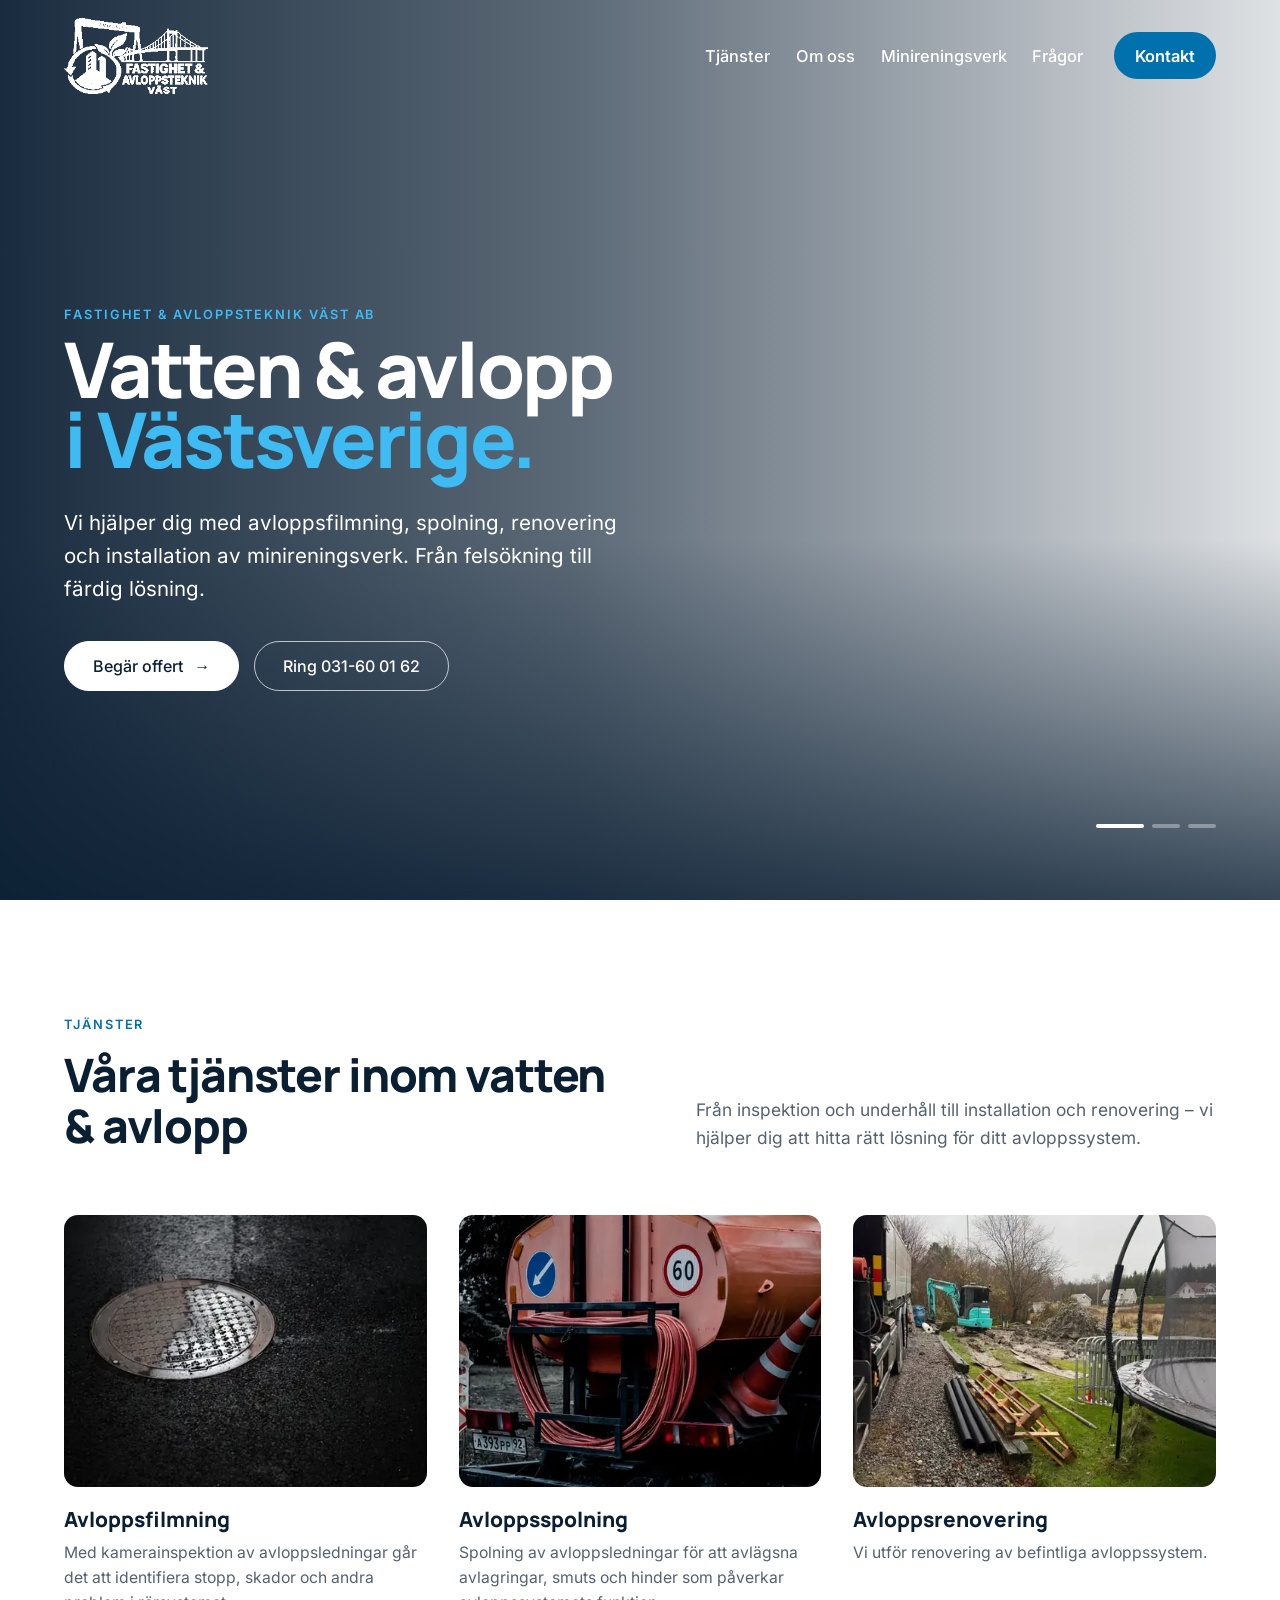
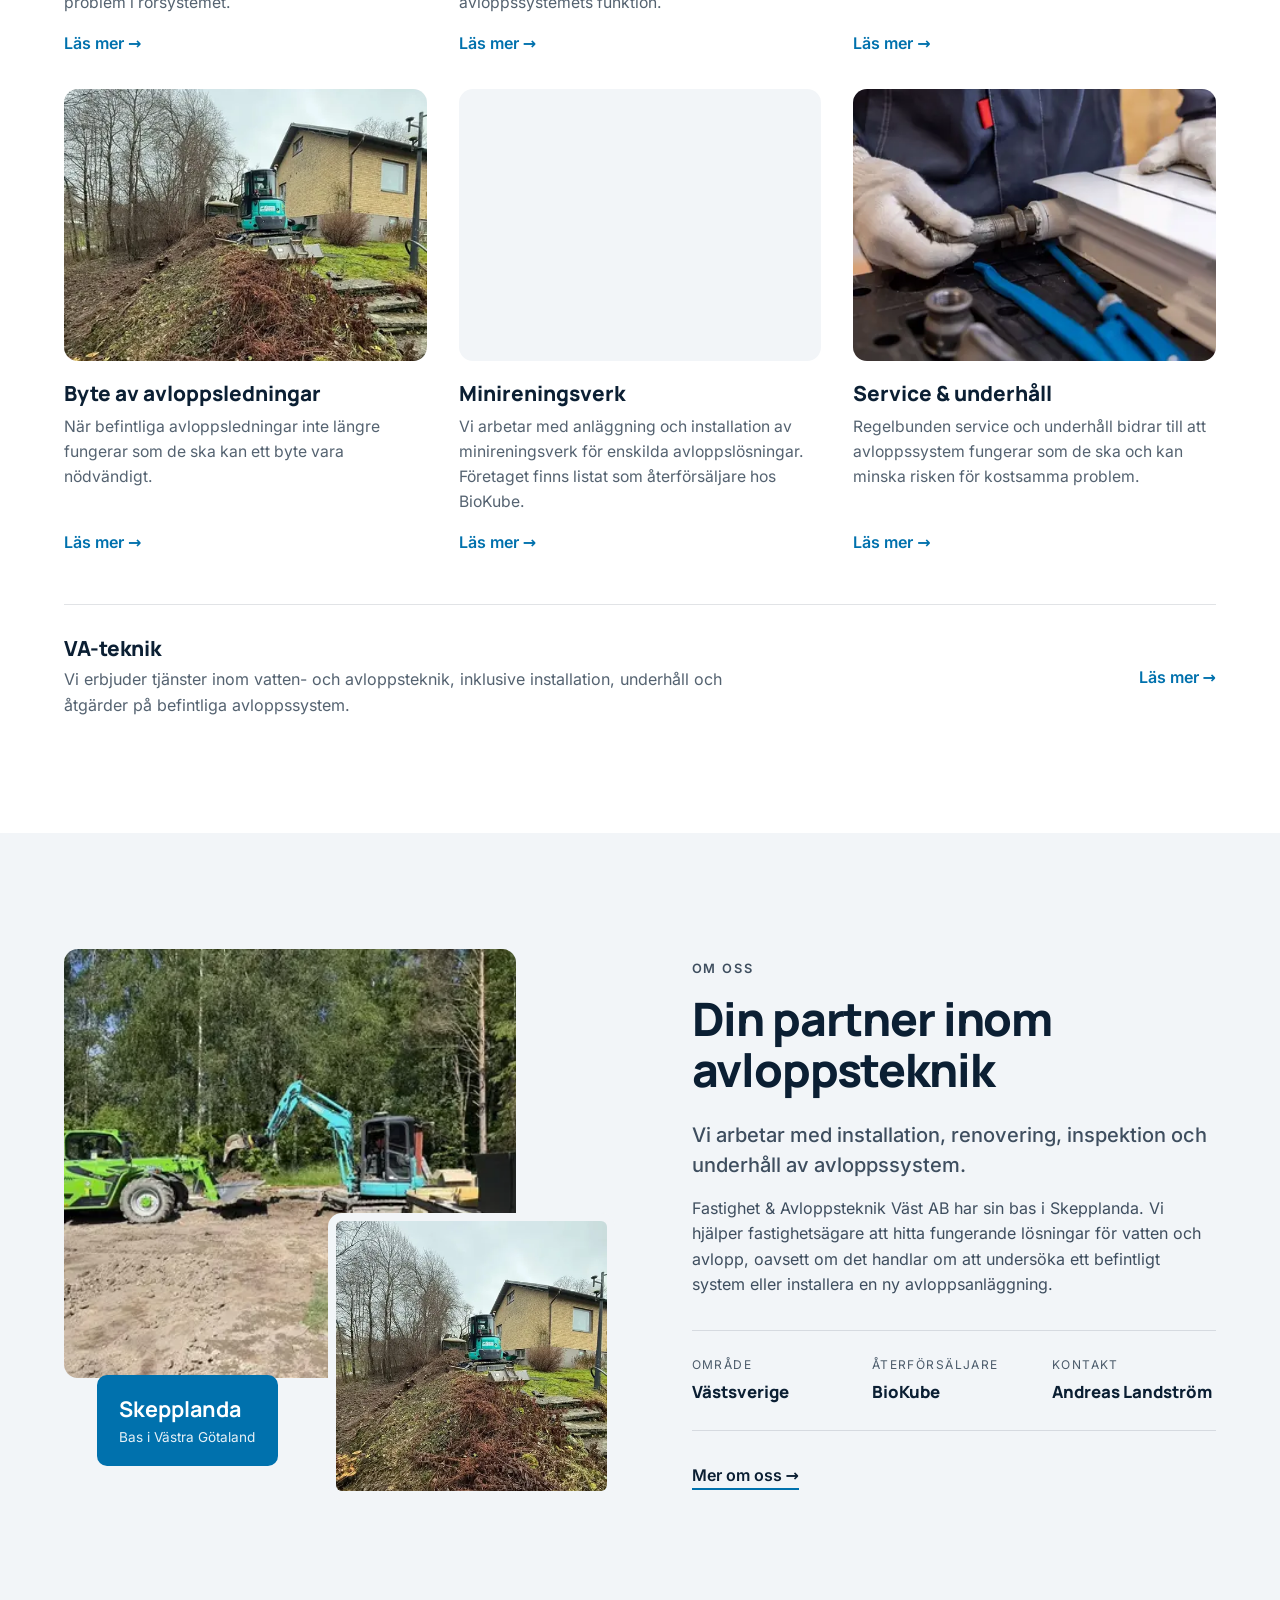
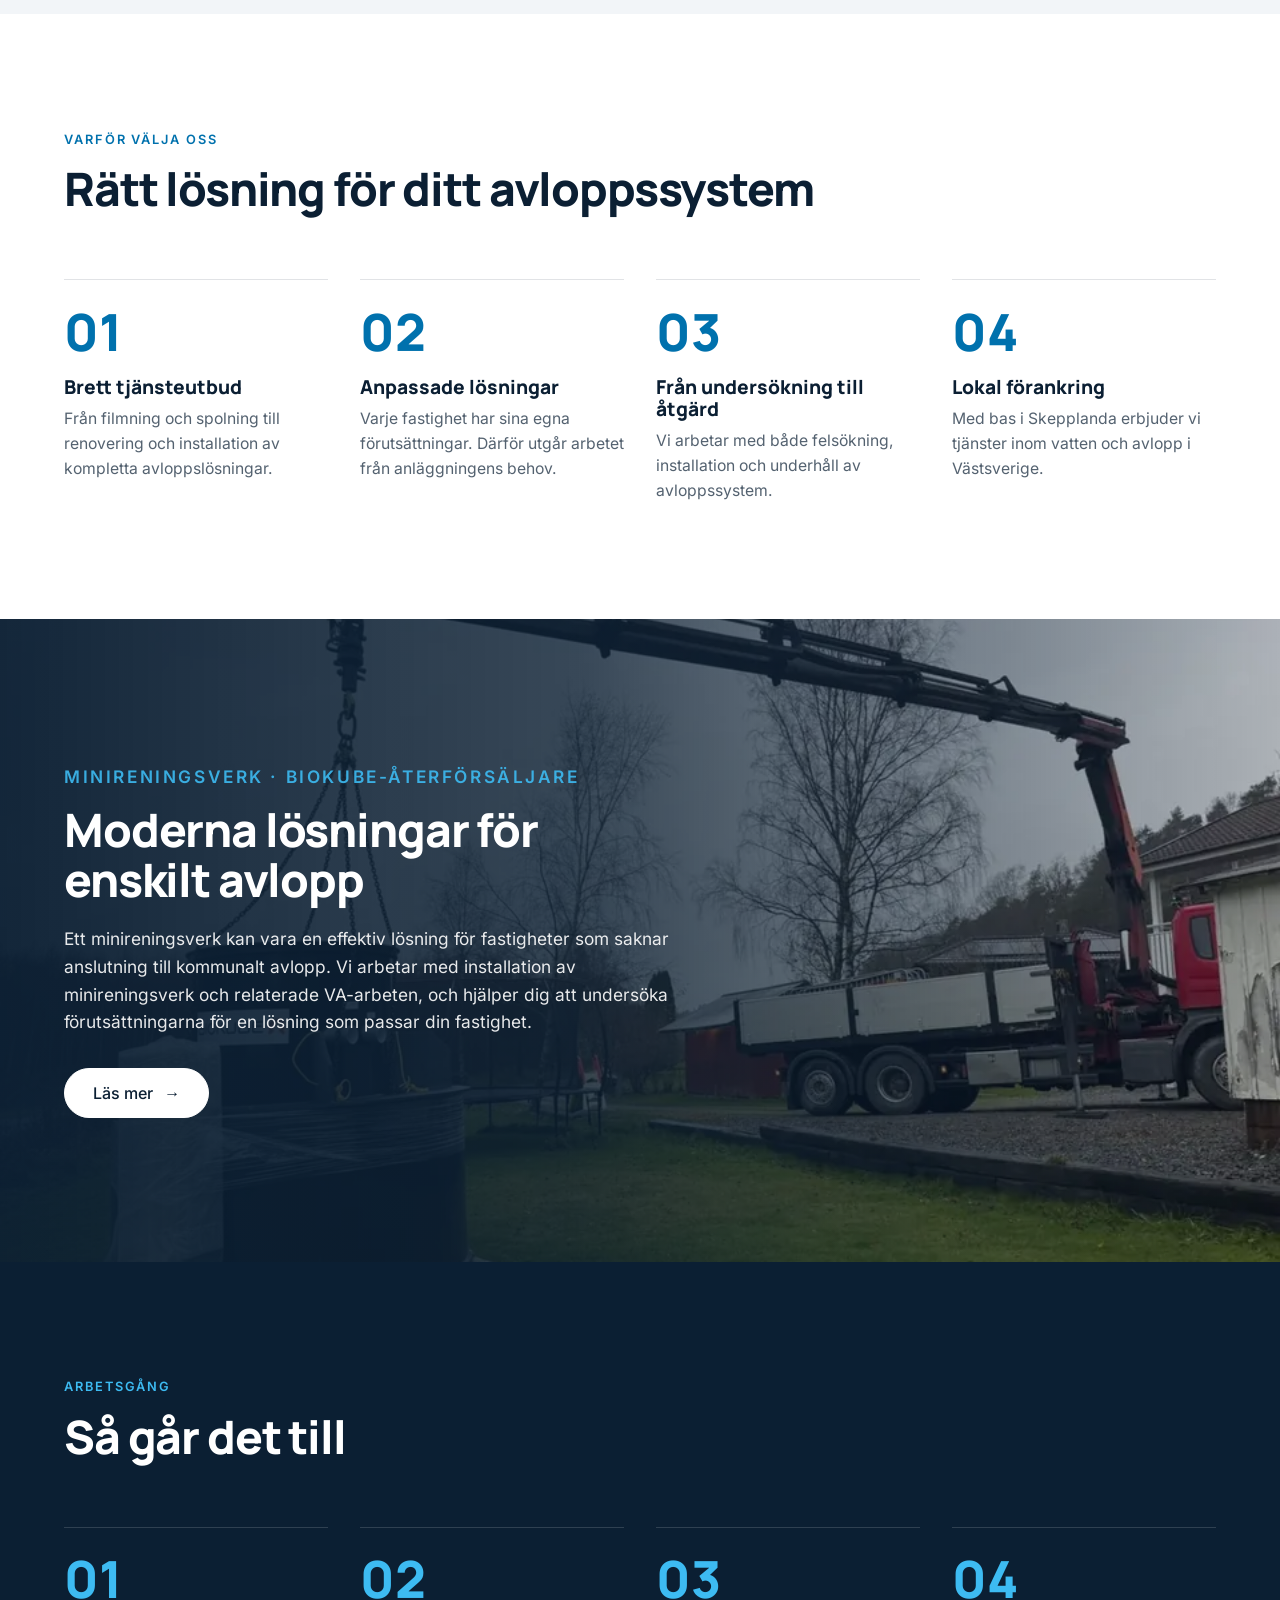
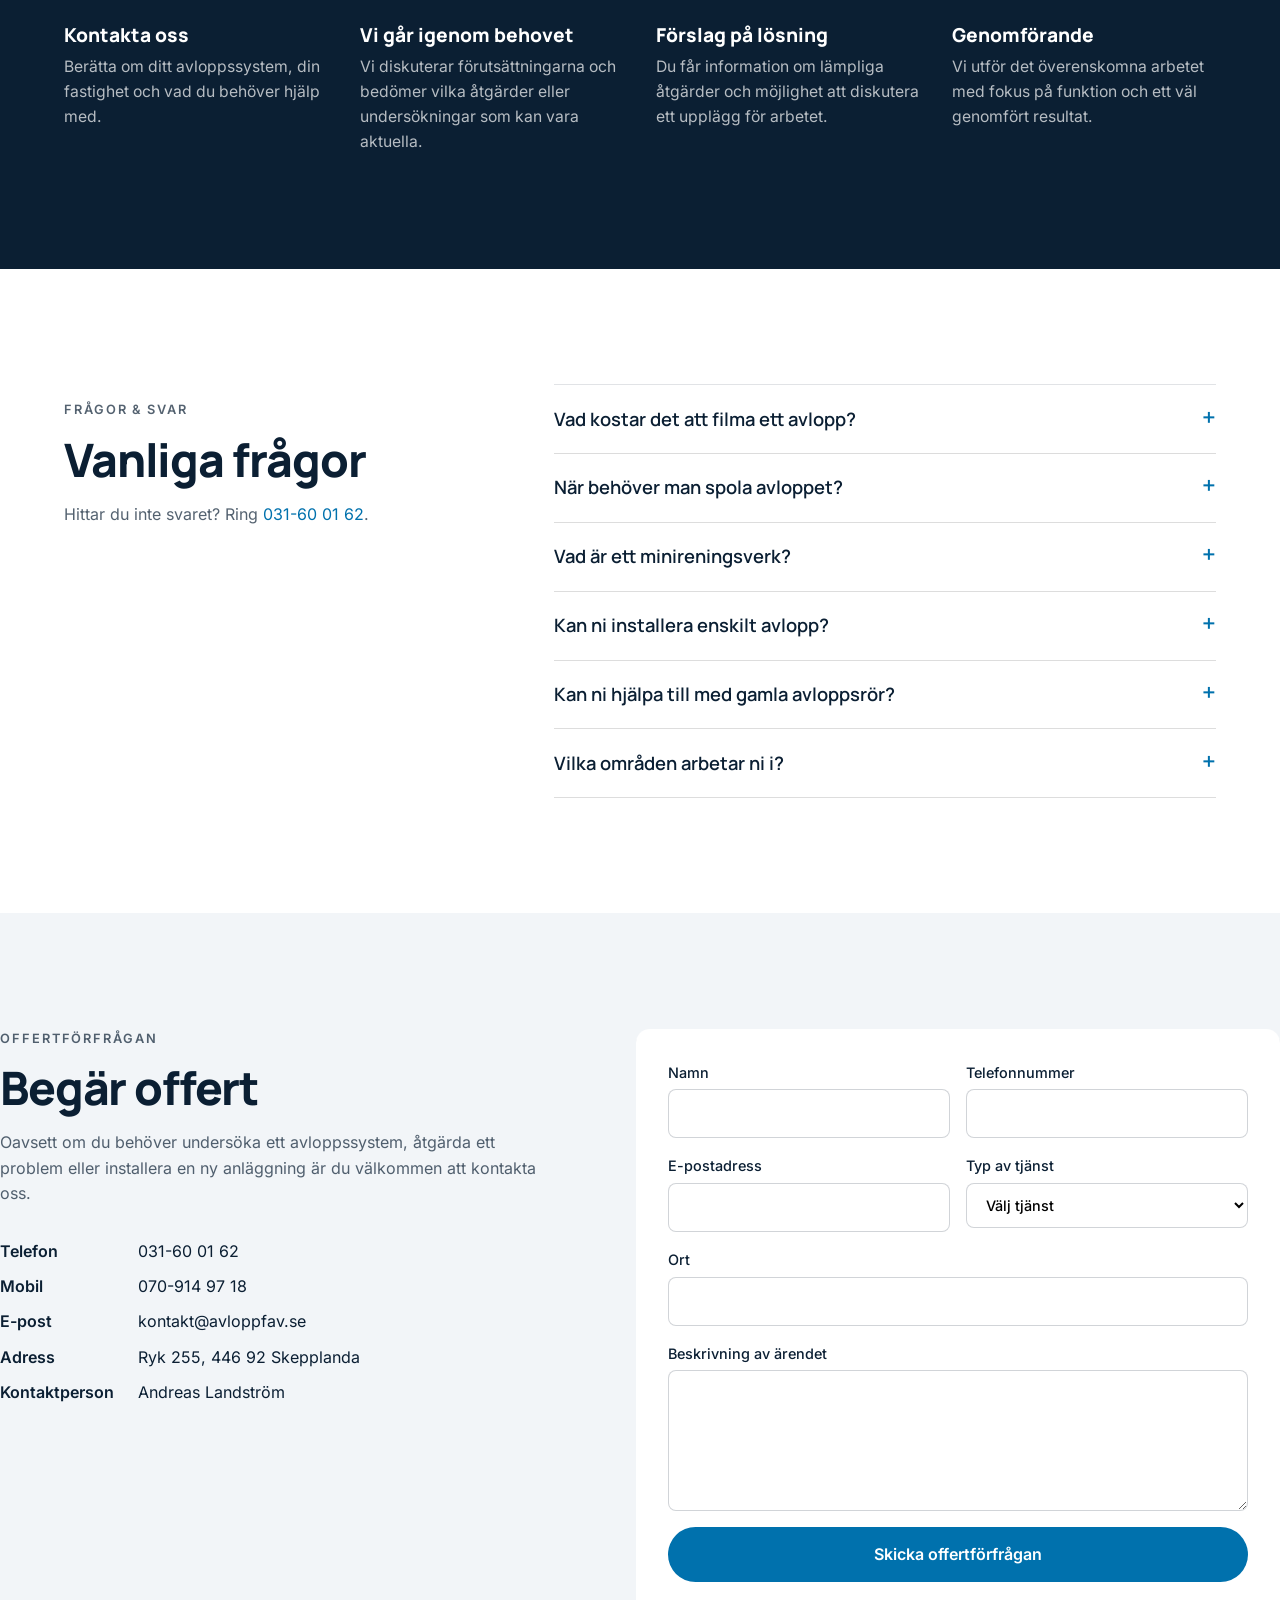
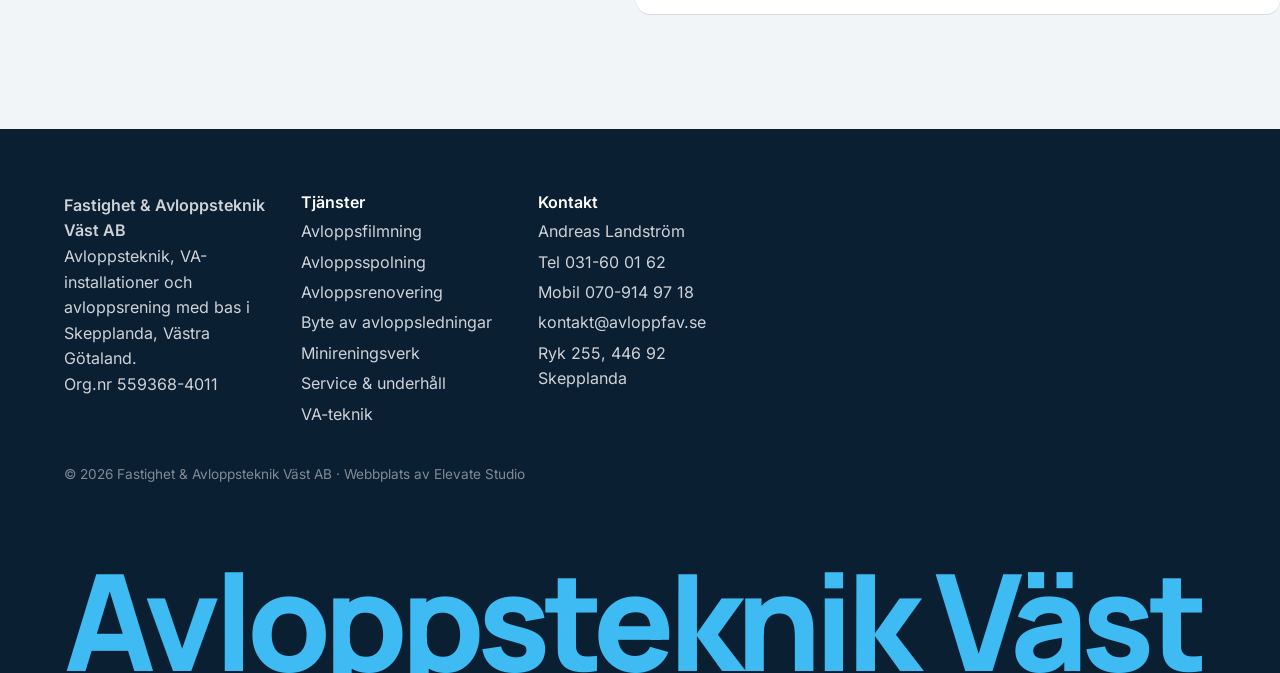
==== commit 4a3b51b3: "Fixa bildproportioner och kontrast på faktaetiketter Co-Authored-By: Claude Opus 5.5 <noreply@anthro" ====
--- a/index.html
+++ b/index.html
@@ -5,7 +5,7 @@
 <meta name="viewport" content="width=device-width, initial-scale=1">
 <title>Fastighet &amp; Avloppsteknik Väst AB – Vatten &amp; avlopp i Skepplanda</title>
 <meta name="description" content="Avloppsfilmning, spolning, renovering och installation av minireningsverk. Bas i Skepplanda, Västra Götaland.">
-<link rel="preload" as="font" type="font/woff2" href="assets/fonts/inter.woff2" crossorigin><style id="css">@font-face{font-family:Inter;font-style:normal;font-weight:400 600;font-display:swap;src:url(assets/fonts/inter.woff2) format('woff2')}@font-face{font-family:Manrope;font-style:normal;font-weight:600 800;font-display:swap;src:url(assets/fonts/manrope.woff2) format('woff2')}:root{--ink:#0b1f33;--accent:#00a3e0;--bg:#fff;--soft:#f2f5f8;--radius:14px}*{box-sizing:border-box;margin:0}body{font-family:Inter,system-ui,sans-serif;color:var(--ink);background:var(--bg);line-height:1.6}h1,h2,h3,.logo{font-family:Manrope,sans-serif;font-weight:800;line-height:1.15}a{color:inherit;text-decoration:none}img{max-width:100%;display:block}.demo-banner{position:fixed;inset:auto 0 0 0;z-index:100;background:#ffd400;color:#000;text-align:center;font-weight:600;padding:.5rem 1rem;font-size:.9rem}.site-header{position:fixed;top:0;left:0;right:0;z-index:50;display:flex;align-items:center;justify-content:space-between;padding:1.1rem 5vw;color:#fff;transition:.3s}.site-header.solid{background:#fff;color:var(--ink);box-shadow:0 2px 20px #0001;padding:.7rem 5vw}.logo{display:flex;gap:.5rem;align-items:center;font-size:1.4rem}.nav{display:flex;gap:2rem;align-items:center;font-weight:500}.burger{display:none;background:none;border:0;color:inherit;font-size:1.6rem}.btn{display:inline-block;background:var(--accent);color:#fff;padding:.9rem 1.6rem;border-radius:999px;font-weight:600;transition:transform .2s}.btn:hover{transform:translateY(-2px)}.btn-sm{padding:.5rem 1.1rem}.btn-outline{background:none;border:2px solid var(--ink);color:var(--ink)}.hero{position:relative;height:100vh;min-height:560px;display:flex;align-items:flex-end;color:#fff;overflow:hidden}.hero-media{position:absolute;inset:0;width:100%;height:100%;object-fit:cover}.hero-overlay{position:absolute;inset:0;background:linear-gradient(0deg,#0b1f33cc,#0b1f3322 60%)}.hero-content{position:relative;padding:0 5vw 14vh;max-width:900px}.hero h1{font-size:clamp(2.4rem,6vw,4.8rem);margin:.5rem 0 2rem}.eyebrow{text-transform:uppercase;letter-spacing:.15em;font-size:.8rem;font-weight:600;color:var(--accent)}.section{padding:7rem 5vw}.section h2,.split h2{font-size:clamp(1.8rem,4vw,2.8rem);margin-bottom:2.5rem}.grid-3{display:grid;grid-template-columns:repeat(auto-fit,minmax(260px,1fr));gap:1.5rem}.card{background:var(--soft);padding:2rem;border-radius:var(--radius)}.card h3{margin-bottom:.6rem}.stats{display:grid;grid-template-columns:repeat(auto-fit,minmax(180px,1fr));gap:2rem;background:var(--ink);color:#fff;padding:5rem 5vw;text-align:center}.count{font-family:Manrope;font-weight:800;font-size:3rem;color:var(--accent)}.project{position:relative;border-radius:var(--radius);overflow:hidden;aspect-ratio:4/5}.project img{width:100%;height:100%;object-fit:cover;transition:transform .6s}.project:hover img{transform:scale(1.06)}.project div{position:absolute;inset:auto 0 0 0;padding:1.5rem;color:#fff;background:linear-gradient(0deg,#000a,#0000)}.project span{font-size:.8rem;text-transform:uppercase;letter-spacing:.1em}.split{display:grid;grid-template-columns:1fr 1fr;gap:4rem;align-items:center;padding:7rem 5vw;background:var(--soft)}.split p{margin-bottom:1.5rem}.split img{border-radius:var(--radius)}.news{list-style:none;padding:0}.news li{display:flex;gap:2rem;padding:1.4rem 0;border-bottom:1px solid #0002}.news time{color:#0008;min-width:110px}.news a:hover{color:var(--accent)}.footer{display:grid;grid-template-columns:repeat(auto-fit,minmax(200px,1fr));gap:2rem;background:var(--ink);color:#fffc;padding:4rem 5vw 6rem}.footer a{display:block;margin:.3rem 0}.footer h4{color:#fff;margin-bottom:.5rem}.fine{grid-column:1/-1;font-size:.85rem;opacity:.6}.reveal{opacity:0;transform:translateY(30px);transition:opacity .8s,transform .8s}.reveal.visible{opacity:1;transform:none}@media (max-width:800px){.nav{display:none;position:absolute;top:100%;left:0;right:0;flex-direction:column;background:#fff;color:var(--ink);padding:1.5rem}.nav.open{display:flex}.burger{display:block}.split{grid-template-columns:1fr}}.hero{align-items:center}.hero-overlay{background:linear-gradient(90deg,#0b1f33f0 0%,#0b1f33aa 45%,#0b1f3322 100%),linear-gradient(0deg,#0b1f33cc,#0000 40%)}.hero-content{padding:0 5vw;max-width:1200px}.hero-title{font-size:clamp(3.2rem,11vw,9.5rem);line-height:.92;letter-spacing:-.04em;margin:1rem 0 1.5rem;text-transform:uppercase}.hero-title span{display:block}.hero-title .accent{color:transparent;-webkit-text-stroke:2px #fff}.hero-lead{font-size:clamp(1.05rem,1.6vw,1.35rem);max-width:560px;opacity:.9;margin-bottom:2.2rem}.hero-cta{display:flex;gap:1rem;flex-wrap:wrap}.btn-lg{padding:1.1rem 2rem;font-size:1.05rem}.btn-ghost{background:#fff1;border:2px solid #fff8;backdrop-filter:blur(6px)}.hero-in{opacity:0;transform:translateY(40px);animation:heroIn .9s cubic-bezier(.2,.7,.2,1) forwards;animation-delay:var(--d)}@keyframes heroIn{to{opacity:1;transform:none}}.scroll-cue{position:absolute;bottom:5.5rem;left:50%;width:28px;height:46px;border:2px solid #fffa;border-radius:20px;transform:translateX(-50%)}.scroll-cue span{position:absolute;left:50%;top:8px;width:4px;height:8px;margin-left:-2px;background:#fff;border-radius:2px;animation:cue 1.6s infinite}@keyframes cue{to{transform:translateY(16px);opacity:0}}@media (prefers-reduced-motion:reduce){.hero-in{animation:none;opacity:1;transform:none}}.hero-title .accent{color:var(--accent);-webkit-text-stroke:0}.hero-title{text-transform:none;letter-spacing:-.035em;font-size:clamp(2.8rem,8vw,7rem)}.demo-banner{display:none}.logo img{width:36px;height:36px;object-fit:contain}.site-header:not(.solid) .logo img{filter:brightness(0) invert(1)}.intro{max-width:640px;margin:-1.5rem 0 2.5rem;color:#0b1f33b3}.section .eyebrow{margin-bottom:.6rem}.project{aspect-ratio:3/4}.project p{font-size:.92rem;opacity:.85;margin-top:.4rem}.project div{background:linear-gradient(0deg,#000c 30%,#0000)}.card.wide{margin-top:1.5rem}.split-rev{background:#fff}.split h2{margin-bottom:1.2rem}.why{background:var(--ink);color:#fff;padding:6rem 5vw}.why h2{font-size:clamp(1.8rem,4vw,2.8rem);margin:.6rem 0 3rem}.why-grid{display:grid;grid-template-columns:repeat(auto-fit,minmax(220px,1fr));gap:2.5rem}.why-grid div{border-top:2px solid var(--accent);padding-top:1.2rem}.why-grid p{opacity:.75;margin-top:.5rem}.steps{list-style:none;padding:0;display:grid;grid-template-columns:repeat(auto-fit,minmax(220px,1fr));gap:2rem}.steps span{font-family:Manrope;font-weight:800;font-size:2.6rem;color:var(--accent);display:block;line-height:1}.steps h3{margin:.8rem 0 .4rem}.faq{max-width:900px;padding-top:2rem}.faq details{border-bottom:1px solid #0002;padding:1.2rem 0}.faq summary{cursor:pointer;font-family:Manrope;font-weight:600;font-size:1.15rem;list-style:none;display:flex;justify-content:space-between}.faq summary::after{content:"+";font-size:1.5rem;line-height:1;color:var(--accent)}.faq details[open] summary::after{content:"–"}.faq details p{margin-top:.8rem;color:#0b1f33c0}.contact{display:grid;grid-template-columns:1fr 1.1fr;gap:4rem;padding:7rem 5vw;background:var(--soft)}.contact h2{font-size:clamp(1.8rem,4vw,2.6rem);margin:.6rem 0 1rem}.contact dl{display:grid;grid-template-columns:auto 1fr;gap:.5rem 1.5rem;margin-top:2rem}.contact dt{font-weight:600}.contact dd{margin:0}.contact dd a:hover{color:var(--accent)}.form{display:grid;grid-template-columns:1fr 1fr;gap:1rem;background:#fff;padding:2rem;border-radius:var(--radius)}.form label{display:flex;flex-direction:column;gap:.35rem;font-size:.9rem;font-weight:500}.form input,.form select,.form textarea{font:inherit;padding:.75rem .9rem;border:1px solid #0b1f3330;border-radius:8px;background:#fff}.form input:focus,.form select:focus,.form textarea:focus{outline:2px solid var(--accent);border-color:transparent}.form .full{grid-column:1/-1}.form button{border:0;cursor:pointer;font:inherit;font-weight:600}.footer{padding-bottom:4rem}@media (max-width:800px){.contact{grid-template-columns:1fr}.form{grid-template-columns:1fr}}.sec{padding:5.5rem 5vw}.sec h2{font-size:clamp(1.8rem,4vw,2.8rem);margin-bottom:2.5rem}.sec.dark{background:var(--ink);color:#fff}.sec.soft{background:var(--soft)}.wB{display:grid;grid-template-columns:1fr 1fr;gap:3rem 5rem}.wB span{font-family:Manrope;font-weight:800;font-size:4rem;color:#0b1f3315;line-height:1;display:block}.wB h3{font-size:1.5rem;margin:-.6rem 0 .5rem}.wB,.wD,.wE,.sC,.sD,.sE,.hD .bar{grid-template-columns:1fr 1fr}.hE .coll{grid-template-columns:1fr}.hE img{height:220px}.oE .imgs{height:360px}.oE .imgs img{height:260px}}.mB{min-height:75vh;background:linear-gradient(90deg,#0b1f33f5,#0b1f3360),var(--img) center/cover;color:#fff;display:flex;align-items:center;padding:4rem 5vw}.mB div{max-width:620px}.mB h2{font-size:clamp(2rem,4.5vw,3.4rem);margin:.6rem 0 1rem}.mB p{margin-bottom:2rem;opacity:.9}.sD{list-style:none;padding:0;display:grid;grid-template-columns:repeat(4,1fr);gap:0}.sD li{padding:2rem;border-left:1px solid #fff3}.sD span{font-family:Manrope;font-weight:800;font-size:5rem;line-height:1;color:var(--accent)}.sD h3{margin:1rem 0 .5rem}.sD p{opacity:.7}.fB{display:grid;grid-template-columns:1fr 1.6fr;gap:4rem}.fB h2{margin-bottom:1rem}.ftE .giant{font-family:Manrope;font-weight:800;font-size:10.5vw;line-height:.8;letter-spacing:-.05em;margin-top:3rem;color:var(--accent);white-space:nowrap}.sec .eyebrow{margin-bottom:.6rem}.wB a,.fB a{color:var(--accent)}.mB{background-size:cover;background-position:center}.ftAE{overflow:hidden;padding-bottom:0}.ftAE .giant{grid-column:1/-1;margin-top:1rem;font-size:10.5vw}.offert{display:grid;grid-template-columns:1fr 1.2fr;gap:4rem;padding:6rem 5vw;background:var(--soft)}.offert h2{font-size:clamp(1.8rem,4vw,2.6rem);margin:.6rem 0 1rem}.offert .big{display:block;font-family:Manrope;font-weight:800;font-size:2rem;color:var(--accent);margin-top:1.5rem}@media (max-width:900px){.wB,.sD{grid-template-columns:1fr 1fr}.fB,.offert{grid-template-columns:1fr}}.ftAE .giant{font-family:Manrope;font-weight:800;font-size:10.5vw;line-height:.8;letter-spacing:-.05em;color:var(--accent);white-space:nowrap;margin:3rem 0 0}.mB{min-height:75vh;color:#fff;display:flex;align-items:center;padding:5rem 5vw}.mB>div{max-width:640px}.mB h2{font-size:clamp(2rem,4.5vw,3.4rem);margin:.6rem 0 1rem}.mB p{margin-bottom:2rem;opacity:.92}.hero-cta{align-items:center;gap:2rem}.hbtn{display:inline-flex;align-items:center;gap:1.2rem;background:var(--accent);color:#fff;font-family:Manrope;font-weight:800;font-size:1.05rem;padding:1.15rem 1.6rem 1.15rem 1.8rem;border-radius:2px;transition:background .2s}.hbtn span{display:inline-block;transition:transform .2s}.hbtn:hover{background:#fff;color:var(--ink)}.hbtn:hover span{transform:translateX(5px)}.hlink{color:#fff;font-weight:500;border-bottom:1px solid #ffffff80;padding-bottom:2px}.hlink:hover{border-color:#fff}.hbtn{border-radius:999px;padding:.45rem .45rem .45rem 1.6rem;gap:1rem;font-size:1rem;box-shadow:0 8px 24px #00a3e040}.hbtn span{display:grid;place-items:center;width:2.6rem;height:2.6rem;border-radius:50%;background:#fff;color:var(--accent);font-size:1.1rem}.hbtn:hover{background:#fff;color:var(--ink);box-shadow:0 8px 24px #0003}.hbtn:hover span{background:var(--accent);color:#fff;transform:translateX(3px) rotate(-45deg)}.hlink{display:inline-flex;align-items:center;gap:.6rem;border:1px solid #ffffff40;background:#ffffff14;backdrop-filter:blur(10px);-webkit-backdrop-filter:blur(10px);border-radius:999px;padding:.95rem 1.4rem;transition:.2s}.hlink::before{content:"";width:8px;height:8px;border-radius:50%;background:#3ddc84;box-shadow:0 0 0 4px #3ddc8433}.hlink:hover{background:#ffffff26;border-color:#ffffff80}.site-header{justify-content:flex-start;gap:3rem;padding:.9rem 5vw}.site-header.solid{padding:.6rem 5vw}.logo img{width:auto;height:64px;object-fit:contain;transition:height .3s}.site-header.solid .logo img{height:52px}.nav{gap:1.6rem;font-size:1rem}.nav .btn-sm{margin-left:.4rem}@media (max-width:800px){.site-header{justify-content:space-between}.logo img{height:48px}}.hero-cta{gap:.9rem}.hbtn,.hlink{display:inline-flex;align-items:center;gap:.7rem;border-radius:999px;padding:1rem 1.75rem;font-family:Inter,sans-serif;font-weight:500;font-size:1rem;line-height:1;box-shadow:none;backdrop-filter:none;-webkit-backdrop-filter:none;transition:background .2s,color .2s,border-color .2s}.hbtn{background:#fff;color:var(--ink);border:1px solid #fff}.hbtn span{width:auto;height:auto;background:none;color:inherit;border-radius:0;font-size:1rem;transition:transform .2s}.hbtn:hover{background:var(--accent);border-color:var(--accent);color:#fff;box-shadow:none}.hbtn:hover span{background:none;color:inherit;transform:translateX(4px)}.hlink{background:transparent;color:#fff;border:1px solid #ffffffb3}.hlink::before{content:none}.hlink:hover{background:#fff;color:var(--ink);border-color:#fff}:root{--wrap:1280px;--pad-y:clamp(4.5rem,9vw,8rem);--h2:clamp(2rem,3.6vw,3rem);--gap:clamp(1.25rem,2.5vw,2rem);--line:#0b1f331f}.wrap{max-width:var(--wrap);margin:0 auto;padding:0 5vw;box-sizing:content-box}@media (min-width:1500px){.wrap{padding:0 2rem}}.blk{padding:var(--pad-y) 0;background:#fff;color:var(--ink)}.blk.soft{background:var(--soft)}.blk.dark{background:var(--ink);color:#fff}.blk.img{background-size:cover;background-position:center;color:#fff;padding:calc(var(--pad-y)*1.25) 0}.blk h2{font-size:var(--h2);letter-spacing:-.025em;line-height:1.1;margin:0}.blk .eyebrow{margin:0 0 .9rem}.blk-head{display:grid;grid-template-columns:1fr 1fr;gap:var(--gap) 4rem;align-items:end;margin-bottom:clamp(2.5rem,5vw,4rem)}.blk-head>p{color:#0b1f33b3;font-size:1.08rem;max-width:520px;justify-self:end}.blk-head:only-child,.blk-head:has(>div:only-child){grid-template-columns:1fr}.num{display:block;font-family:Manrope;font-weight:800;font-size:clamp(2.6rem,4vw,3.6rem);line-height:1;color:var(--accent);margin-bottom:1.2rem}.site-header{justify-content:space-between;gap:2rem;padding:1.1rem 5vw;min-height:96px}.site-header.solid{padding:.7rem 5vw;min-height:80px}.logo img{height:76px}.site-header.solid .logo img{height:60px}.nav{gap:1.1rem;font-size:1.02rem}.nav>a,.nav .dd>a{padding:.35rem .25rem}.nav .btn-sm{margin-left:.6rem;padding:.65rem 1.3rem}.scroll-cue{display:none!important}.hero-videos{position:absolute;inset:0}.hero-videos .hero-media{opacity:0;transition:opacity .9s ease}.hero-videos .hero-media.on{opacity:1}.hero-content.wrap{position:relative;width:100%;padding-top:6rem;padding-bottom:0;max-width:var(--wrap)}.hero-dots{position:absolute;right:5vw;bottom:4.5rem;display:flex;gap:.5rem;z-index:2}.hero-dots button{width:28px;height:4px;border:0;border-radius:2px;background:#ffffff59;cursor:pointer;padding:0;transition:.3s}.hero-dots button.on{background:#fff;width:48px}.svc-grid{display:grid;grid-template-columns:repeat(3,1fr);gap:var(--gap)}.svc-card{display:flex;flex-direction:column}.svc-card .ph{border-radius:var(--radius);overflow:hidden;aspect-ratio:4/3;margin-bottom:1.3rem;background:var(--soft)}.svc-card img{width:100%;height:100%;object-fit:cover;transition:transform .6s}.svc-card:hover img{transform:scale(1.05)}.svc-card h3{font-size:1.3rem;margin-bottom:.5rem}.svc-card p{color:#0b1f33b3;font-size:.98rem;flex:1}.more{display:inline-block;margin-top:1rem;font-weight:600;color:var(--accent)}.svc-card:hover h3{color:var(--accent)}.svc-wide{display:flex;justify-content:space-between;align-items:center;gap:2rem;margin-top:calc(var(--gap)*1.5);padding:2rem 0 0;border-top:1px solid var(--line)}.svc-wide h3{font-size:1.3rem;margin-bottom:.4rem}.svc-wide p{color:#0b1f33b3;max-width:720px}.svc-wide .more{margin:0;white-space:nowrap}.about{display:grid;grid-template-columns:1.05fr 1fr;gap:clamp(3rem,6vw,6rem);align-items:center}.about-media{position:relative;aspect-ratio:1/1}.about-media img{position:absolute;object-fit:cover;border-radius:var(--radius)}.about-media .a1{inset:0 18% 22% 0;width:82%;height:78%}.about-media .a2{right:0;bottom:0;width:52%;height:52%;border:8px solid var(--soft);box-sizing:border-box}.about-media .badge{position:absolute;left:6%;bottom:6%;background:var(--accent);color:#fff;padding:1.1rem 1.4rem;border-radius:10px;display:flex;flex-direction:column}.about-media .badge strong{font-family:Manrope;font-size:1.35rem}.about-media .badge span{font-size:.85rem;opacity:.9}.about-text h2{margin-bottom:1.5rem}.about-text .big{font-size:1.25rem;line-height:1.5;font-weight:500;margin-bottom:1rem}.about-text p{color:#0b1f33c7;margin-bottom:1rem}.about-facts{display:grid;grid-template-columns:repeat(3,1fr);gap:1rem;margin:2rem 0;padding:1.5rem 0;border-top:1px solid var(--line);border-bottom:1px solid var(--line)}.about-facts dt{font-size:.75rem;text-transform:uppercase;letter-spacing:.12em;color:#0b1f3380;margin-bottom:.3rem}.about-facts dd{margin:0;font-family:Manrope;font-weight:800;font-size:1.05rem}.btn-line{font-weight:600;color:var(--ink);border-bottom:2px solid var(--accent);padding-bottom:3px}.btn-line:hover{color:var(--accent)}.num-grid{list-style:none;padding:0;margin:0;display:grid;grid-template-columns:repeat(4,1fr);gap:var(--gap)}.num-grid>*{padding-top:1.6rem;border-top:1px solid var(--line)}.num-grid h3{font-size:1.2rem;margin-bottom:.5rem}.num-grid p{color:#0b1f33b3;font-size:.98rem}.blk.dark .num-grid>*{border-color:#ffffff26}.blk.dark .num-grid p{color:#ffffffb3}.img-text{max-width:620px}.img-text h2{margin-bottom:1.2rem}.img-text p{opacity:.9;margin-bottom:2rem;font-size:1.08rem}.blk .fB{display:grid;grid-template-columns:1fr 1.6fr;gap:clamp(2rem,6vw,6rem)}.blk .fB header p{margin-top:1rem;color:#0b1f33b3}.blk .fB header a{color:var(--accent)}.blk .faq{max-width:none;padding:0}.blk .faq details:first-child{border-top:1px solid var(--line)}.offert{display:grid;grid-template-columns:1fr 1.15fr;gap:clamp(2rem,6vw,6rem);padding:0;background:none}.offert h2{margin-bottom:1rem}.offert>div>p{color:#0b1f33b3}.kdl{display:grid;grid-template-columns:auto 1fr;gap:.6rem 1.5rem;margin-top:2rem}.kdl dt{font-weight:600}.kdl dd{margin:0}.kdl a:hover{color:var(--accent)}.blk .form{box-shadow:0 1px 0 var(--line)}@media (max-width:900px){.blk-head,.about,.blk .fB,.offert{grid-template-columns:1fr}.blk-head>p{justify-self:start}.svc-grid{grid-template-columns:1fr 1fr}.num-grid{grid-template-columns:1fr 1fr}.svc-wide{flex-direction:column;align-items:flex-start}.site-header{min-height:72px}.logo img{height:54px}}@media (max-width:560px){.svc-grid,.num-grid,.about-facts{grid-template-columns:1fr}}.ft-h{font-size:1rem;font-family:Inter,sans-serif;font-weight:600;color:#fff;margin:0 0 .5rem}.hero-still{z-index:0}.hero-videos video{z-index:1}.logo img{width:auto}:root{--accent:#0071ad}.hero,.blk.dark,.blk.img,.footer,.page-hero,.why,.side-card:not(.light),.sec.dark{--accent:#3dbbf2}.hero .eyebrow,.page-hero .eyebrow{color:var(--accent)}.hbtn:hover{background:#3dbbf2;border-color:#3dbbf2;color:#0b1f33}.hero-in{animation:none;opacity:1;transform:none}.site-header.always{position:sticky}.dd{position:relative}.dd-menu{display:none;position:absolute;top:100%;left:-1rem;background:#fff;color:var(--ink);min-width:240px;padding:.6rem 0;border-radius:10px;box-shadow:0 12px 40px #0b1f3322}.dd-menu a{display:block;padding:.5rem 1.2rem}.dd-menu a:hover{background:var(--soft);color:var(--accent)}.dd:hover .dd-menu,.dd:focus-within .dd-menu{display:block}.page-hero{position:relative;min-height:62vh;display:flex;align-items:flex-end;color:#fff;background-size:cover;background-position:center}.page-hero-in{padding:8rem 5vw 4.5rem;max-width:1000px}.page-hero h1{font-size:clamp(2.4rem,6vw,4.6rem);letter-spacing:-.03em;margin:.6rem 0 1rem}.page-hero .lead{font-size:clamp(1.05rem,1.5vw,1.3rem);max-width:640px;opacity:.9;margin-bottom:2rem}.crumbs{font-size:.85rem;opacity:.75;margin-bottom:1.5rem}.crumbs a:hover{color:var(--accent)}.svc{display:grid;grid-template-columns:1.6fr 1fr;gap:4rem;padding:6rem 5vw}.svc-main h2{font-size:2rem;margin-bottom:1.2rem}.svc-main p{margin-bottom:1rem;font-size:1.08rem}.svc-main h3{margin:2rem 0 1rem}.checks{list-style:none;padding:0;display:grid;gap:.7rem}.checks li{padding-left:2rem;position:relative}.checks li::before{content:"";position:absolute;left:0;top:.45em;width:1.1rem;height:.6rem;border-left:3px solid var(--accent);border-bottom:3px solid var(--accent);transform:rotate(-45deg)}.checks.cols{grid-template-columns:repeat(auto-fit,minmax(260px,1fr))}.side-card{background:var(--ink);color:#fff;padding:2rem;border-radius:var(--radius);display:flex;flex-direction:column;gap:.4rem;margin-bottom:1.5rem}.side-card h3{margin-bottom:.4rem}.side-card .big{font-family:Manrope;font-weight:800;font-size:1.8rem;color:var(--accent)}.side-card .btn{margin-top:1rem;text-align:center}.side-card.light{background:var(--soft);color:var(--ink)}.side-card.light a{padding:.45rem 0;border-bottom:1px solid #0b1f3315}.side-card.light a:hover{color:var(--accent)}.cta-band{display:flex;justify-content:space-between;align-items:center;gap:2rem;flex-wrap:wrap;background:var(--accent);color:#fff;padding:4rem 5vw}.cta-band h2{font-size:clamp(1.6rem,3vw,2.4rem)}.cta-band .btn{background:#fff;color:var(--ink)}.btn-outline-light{background:none!important;color:#fff!important;border:2px solid #fff}.svc-list{display:grid;gap:2rem}.svc-row{display:grid;grid-template-columns:380px 1fr;gap:2.5rem;align-items:center;padding-bottom:2rem;border-bottom:1px solid #0b1f3318}.svc-row img{border-radius:var(--radius);aspect-ratio:4/3;object-fit:cover;width:100%}.svc-row span{color:var(--accent);font-family:Manrope;font-weight:800}.svc-row h2{font-size:1.8rem;margin:.3rem 0 .6rem}.svc-row em{font-style:normal;font-weight:600;color:var(--accent);display:inline-block;margin-top:.8rem}.svc-row:hover h2{color:var(--accent)}.facts{display:grid;grid-template-columns:repeat(auto-fit,minmax(200px,1fr));border-top:2px solid var(--ink)}.facts div{padding:1.5rem 1.5rem 1.5rem 0}.facts span{display:block;font-size:.8rem;text-transform:uppercase;letter-spacing:.12em;color:#0b1f3399}.facts strong{font-family:Manrope;font-size:1.5rem}.gallery{display:grid;grid-template-columns:repeat(4,1fr);gap:.5rem;padding:0 5vw 6rem}.gallery img{aspect-ratio:1;object-fit:cover;border-radius:8px}.map{width:100%;height:280px;border:0;border-radius:var(--radius);margin-top:2rem}@media (max-width:900px){.svc,.svc-row{grid-template-columns:1fr}.gallery{grid-template-columns:repeat(2,1fr)}.dd-menu{position:static;box-shadow:none;display:block;padding:0 0 0 1rem}}</style></head>
+<link rel="preload" as="font" type="font/woff2" href="assets/fonts/inter.woff2" crossorigin><style id="css">@font-face{font-family:Inter;font-style:normal;font-weight:400 600;font-display:swap;src:url(assets/fonts/inter.woff2) format('woff2')}@font-face{font-family:Manrope;font-style:normal;font-weight:600 800;font-display:swap;src:url(assets/fonts/manrope.woff2) format('woff2')}:root{--ink:#0b1f33;--accent:#00a3e0;--bg:#fff;--soft:#f2f5f8;--radius:14px}*{box-sizing:border-box;margin:0}body{font-family:Inter,system-ui,sans-serif;color:var(--ink);background:var(--bg);line-height:1.6}h1,h2,h3,.logo{font-family:Manrope,sans-serif;font-weight:800;line-height:1.15}a{color:inherit;text-decoration:none}img{max-width:100%;display:block}.demo-banner{position:fixed;inset:auto 0 0 0;z-index:100;background:#ffd400;color:#000;text-align:center;font-weight:600;padding:.5rem 1rem;font-size:.9rem}.site-header{position:fixed;top:0;left:0;right:0;z-index:50;display:flex;align-items:center;justify-content:space-between;padding:1.1rem 5vw;color:#fff;transition:.3s}.site-header.solid{background:#fff;color:var(--ink);box-shadow:0 2px 20px #0001;padding:.7rem 5vw}.logo{display:flex;gap:.5rem;align-items:center;font-size:1.4rem}.nav{display:flex;gap:2rem;align-items:center;font-weight:500}.burger{display:none;background:none;border:0;color:inherit;font-size:1.6rem}.btn{display:inline-block;background:var(--accent);color:#fff;padding:.9rem 1.6rem;border-radius:999px;font-weight:600;transition:transform .2s}.btn:hover{transform:translateY(-2px)}.btn-sm{padding:.5rem 1.1rem}.btn-outline{background:none;border:2px solid var(--ink);color:var(--ink)}.hero{position:relative;height:100vh;min-height:560px;display:flex;align-items:flex-end;color:#fff;overflow:hidden}.hero-media{position:absolute;inset:0;width:100%;height:100%;object-fit:cover}.hero-overlay{position:absolute;inset:0;background:linear-gradient(0deg,#0b1f33cc,#0b1f3322 60%)}.hero-content{position:relative;padding:0 5vw 14vh;max-width:900px}.hero h1{font-size:clamp(2.4rem,6vw,4.8rem);margin:.5rem 0 2rem}.eyebrow{text-transform:uppercase;letter-spacing:.15em;font-size:.8rem;font-weight:600;color:var(--accent)}.section{padding:7rem 5vw}.section h2,.split h2{font-size:clamp(1.8rem,4vw,2.8rem);margin-bottom:2.5rem}.grid-3{display:grid;grid-template-columns:repeat(auto-fit,minmax(260px,1fr));gap:1.5rem}.card{background:var(--soft);padding:2rem;border-radius:var(--radius)}.card h3{margin-bottom:.6rem}.stats{display:grid;grid-template-columns:repeat(auto-fit,minmax(180px,1fr));gap:2rem;background:var(--ink);color:#fff;padding:5rem 5vw;text-align:center}.count{font-family:Manrope;font-weight:800;font-size:3rem;color:var(--accent)}.project{position:relative;border-radius:var(--radius);overflow:hidden;aspect-ratio:4/5}.project img{width:100%;height:100%;object-fit:cover;transition:transform .6s}.project:hover img{transform:scale(1.06)}.project div{position:absolute;inset:auto 0 0 0;padding:1.5rem;color:#fff;background:linear-gradient(0deg,#000a,#0000)}.project span{font-size:.8rem;text-transform:uppercase;letter-spacing:.1em}.split{display:grid;grid-template-columns:1fr 1fr;gap:4rem;align-items:center;padding:7rem 5vw;background:var(--soft)}.split p{margin-bottom:1.5rem}.split img{border-radius:var(--radius)}.news{list-style:none;padding:0}.news li{display:flex;gap:2rem;padding:1.4rem 0;border-bottom:1px solid #0002}.news time{color:#0008;min-width:110px}.news a:hover{color:var(--accent)}.footer{display:grid;grid-template-columns:repeat(auto-fit,minmax(200px,1fr));gap:2rem;background:var(--ink);color:#fffc;padding:4rem 5vw 6rem}.footer a{display:block;margin:.3rem 0}.footer h4{color:#fff;margin-bottom:.5rem}.fine{grid-column:1/-1;font-size:.85rem;opacity:.6}.reveal{opacity:0;transform:translateY(30px);transition:opacity .8s,transform .8s}.reveal.visible{opacity:1;transform:none}@media (max-width:800px){.nav{display:none;position:absolute;top:100%;left:0;right:0;flex-direction:column;background:#fff;color:var(--ink);padding:1.5rem}.nav.open{display:flex}.burger{display:block}.split{grid-template-columns:1fr}}.hero{align-items:center}.hero-overlay{background:linear-gradient(90deg,#0b1f33f0 0%,#0b1f33aa 45%,#0b1f3322 100%),linear-gradient(0deg,#0b1f33cc,#0000 40%)}.hero-content{padding:0 5vw;max-width:1200px}.hero-title{font-size:clamp(3.2rem,11vw,9.5rem);line-height:.92;letter-spacing:-.04em;margin:1rem 0 1.5rem;text-transform:uppercase}.hero-title span{display:block}.hero-title .accent{color:transparent;-webkit-text-stroke:2px #fff}.hero-lead{font-size:clamp(1.05rem,1.6vw,1.35rem);max-width:560px;opacity:.9;margin-bottom:2.2rem}.hero-cta{display:flex;gap:1rem;flex-wrap:wrap}.btn-lg{padding:1.1rem 2rem;font-size:1.05rem}.btn-ghost{background:#fff1;border:2px solid #fff8;backdrop-filter:blur(6px)}.hero-in{opacity:0;transform:translateY(40px);animation:heroIn .9s cubic-bezier(.2,.7,.2,1) forwards;animation-delay:var(--d)}@keyframes heroIn{to{opacity:1;transform:none}}.scroll-cue{position:absolute;bottom:5.5rem;left:50%;width:28px;height:46px;border:2px solid #fffa;border-radius:20px;transform:translateX(-50%)}.scroll-cue span{position:absolute;left:50%;top:8px;width:4px;height:8px;margin-left:-2px;background:#fff;border-radius:2px;animation:cue 1.6s infinite}@keyframes cue{to{transform:translateY(16px);opacity:0}}@media (prefers-reduced-motion:reduce){.hero-in{animation:none;opacity:1;transform:none}}.hero-title .accent{color:var(--accent);-webkit-text-stroke:0}.hero-title{text-transform:none;letter-spacing:-.035em;font-size:clamp(2.8rem,8vw,7rem)}.demo-banner{display:none}.logo img{width:36px;height:36px;object-fit:contain}.site-header:not(.solid) .logo img{filter:brightness(0) invert(1)}.intro{max-width:640px;margin:-1.5rem 0 2.5rem;color:#0b1f33b3}.section .eyebrow{margin-bottom:.6rem}.project{aspect-ratio:3/4}.project p{font-size:.92rem;opacity:.85;margin-top:.4rem}.project div{background:linear-gradient(0deg,#000c 30%,#0000)}.card.wide{margin-top:1.5rem}.split-rev{background:#fff}.split h2{margin-bottom:1.2rem}.why{background:var(--ink);color:#fff;padding:6rem 5vw}.why h2{font-size:clamp(1.8rem,4vw,2.8rem);margin:.6rem 0 3rem}.why-grid{display:grid;grid-template-columns:repeat(auto-fit,minmax(220px,1fr));gap:2.5rem}.why-grid div{border-top:2px solid var(--accent);padding-top:1.2rem}.why-grid p{opacity:.75;margin-top:.5rem}.steps{list-style:none;padding:0;display:grid;grid-template-columns:repeat(auto-fit,minmax(220px,1fr));gap:2rem}.steps span{font-family:Manrope;font-weight:800;font-size:2.6rem;color:var(--accent);display:block;line-height:1}.steps h3{margin:.8rem 0 .4rem}.faq{max-width:900px;padding-top:2rem}.faq details{border-bottom:1px solid #0002;padding:1.2rem 0}.faq summary{cursor:pointer;font-family:Manrope;font-weight:600;font-size:1.15rem;list-style:none;display:flex;justify-content:space-between}.faq summary::after{content:"+";font-size:1.5rem;line-height:1;color:var(--accent)}.faq details[open] summary::after{content:"–"}.faq details p{margin-top:.8rem;color:#0b1f33c0}.contact{display:grid;grid-template-columns:1fr 1.1fr;gap:4rem;padding:7rem 5vw;background:var(--soft)}.contact h2{font-size:clamp(1.8rem,4vw,2.6rem);margin:.6rem 0 1rem}.contact dl{display:grid;grid-template-columns:auto 1fr;gap:.5rem 1.5rem;margin-top:2rem}.contact dt{font-weight:600}.contact dd{margin:0}.contact dd a:hover{color:var(--accent)}.form{display:grid;grid-template-columns:1fr 1fr;gap:1rem;background:#fff;padding:2rem;border-radius:var(--radius)}.form label{display:flex;flex-direction:column;gap:.35rem;font-size:.9rem;font-weight:500}.form input,.form select,.form textarea{font:inherit;padding:.75rem .9rem;border:1px solid #0b1f3330;border-radius:8px;background:#fff}.form input:focus,.form select:focus,.form textarea:focus{outline:2px solid var(--accent);border-color:transparent}.form .full{grid-column:1/-1}.form button{border:0;cursor:pointer;font:inherit;font-weight:600}.footer{padding-bottom:4rem}@media (max-width:800px){.contact{grid-template-columns:1fr}.form{grid-template-columns:1fr}}.sec{padding:5.5rem 5vw}.sec h2{font-size:clamp(1.8rem,4vw,2.8rem);margin-bottom:2.5rem}.sec.dark{background:var(--ink);color:#fff}.sec.soft{background:var(--soft)}.wB{display:grid;grid-template-columns:1fr 1fr;gap:3rem 5rem}.wB span{font-family:Manrope;font-weight:800;font-size:4rem;color:#0b1f3315;line-height:1;display:block}.wB h3{font-size:1.5rem;margin:-.6rem 0 .5rem}.wB,.wD,.wE,.sC,.sD,.sE,.hD .bar{grid-template-columns:1fr 1fr}.hE .coll{grid-template-columns:1fr}.hE img{height:220px}.oE .imgs{height:360px}.oE .imgs img{height:260px}}.mB{min-height:75vh;background:linear-gradient(90deg,#0b1f33f5,#0b1f3360),var(--img) center/cover;color:#fff;display:flex;align-items:center;padding:4rem 5vw}.mB div{max-width:620px}.mB h2{font-size:clamp(2rem,4.5vw,3.4rem);margin:.6rem 0 1rem}.mB p{margin-bottom:2rem;opacity:.9}.sD{list-style:none;padding:0;display:grid;grid-template-columns:repeat(4,1fr);gap:0}.sD li{padding:2rem;border-left:1px solid #fff3}.sD span{font-family:Manrope;font-weight:800;font-size:5rem;line-height:1;color:var(--accent)}.sD h3{margin:1rem 0 .5rem}.sD p{opacity:.7}.fB{display:grid;grid-template-columns:1fr 1.6fr;gap:4rem}.fB h2{margin-bottom:1rem}.ftE .giant{font-family:Manrope;font-weight:800;font-size:10.5vw;line-height:.8;letter-spacing:-.05em;margin-top:3rem;color:var(--accent);white-space:nowrap}.sec .eyebrow{margin-bottom:.6rem}.wB a,.fB a{color:var(--accent)}.mB{background-size:cover;background-position:center}.ftAE{overflow:hidden;padding-bottom:0}.ftAE .giant{grid-column:1/-1;margin-top:1rem;font-size:10.5vw}.offert{display:grid;grid-template-columns:1fr 1.2fr;gap:4rem;padding:6rem 5vw;background:var(--soft)}.offert h2{font-size:clamp(1.8rem,4vw,2.6rem);margin:.6rem 0 1rem}.offert .big{display:block;font-family:Manrope;font-weight:800;font-size:2rem;color:var(--accent);margin-top:1.5rem}@media (max-width:900px){.wB,.sD{grid-template-columns:1fr 1fr}.fB,.offert{grid-template-columns:1fr}}.ftAE .giant{font-family:Manrope;font-weight:800;font-size:10.5vw;line-height:.8;letter-spacing:-.05em;color:var(--accent);white-space:nowrap;margin:3rem 0 0}.mB{min-height:75vh;color:#fff;display:flex;align-items:center;padding:5rem 5vw}.mB>div{max-width:640px}.mB h2{font-size:clamp(2rem,4.5vw,3.4rem);margin:.6rem 0 1rem}.mB p{margin-bottom:2rem;opacity:.92}.hero-cta{align-items:center;gap:2rem}.hbtn{display:inline-flex;align-items:center;gap:1.2rem;background:var(--accent);color:#fff;font-family:Manrope;font-weight:800;font-size:1.05rem;padding:1.15rem 1.6rem 1.15rem 1.8rem;border-radius:2px;transition:background .2s}.hbtn span{display:inline-block;transition:transform .2s}.hbtn:hover{background:#fff;color:var(--ink)}.hbtn:hover span{transform:translateX(5px)}.hlink{color:#fff;font-weight:500;border-bottom:1px solid #ffffff80;padding-bottom:2px}.hlink:hover{border-color:#fff}.hbtn{border-radius:999px;padding:.45rem .45rem .45rem 1.6rem;gap:1rem;font-size:1rem;box-shadow:0 8px 24px #00a3e040}.hbtn span{display:grid;place-items:center;width:2.6rem;height:2.6rem;border-radius:50%;background:#fff;color:var(--accent);font-size:1.1rem}.hbtn:hover{background:#fff;color:var(--ink);box-shadow:0 8px 24px #0003}.hbtn:hover span{background:var(--accent);color:#fff;transform:translateX(3px) rotate(-45deg)}.hlink{display:inline-flex;align-items:center;gap:.6rem;border:1px solid #ffffff40;background:#ffffff14;backdrop-filter:blur(10px);-webkit-backdrop-filter:blur(10px);border-radius:999px;padding:.95rem 1.4rem;transition:.2s}.hlink::before{content:"";width:8px;height:8px;border-radius:50%;background:#3ddc84;box-shadow:0 0 0 4px #3ddc8433}.hlink:hover{background:#ffffff26;border-color:#ffffff80}.site-header{justify-content:flex-start;gap:3rem;padding:.9rem 5vw}.site-header.solid{padding:.6rem 5vw}.logo img{width:auto;height:64px;object-fit:contain;transition:height .3s}.site-header.solid .logo img{height:52px}.nav{gap:1.6rem;font-size:1rem}.nav .btn-sm{margin-left:.4rem}@media (max-width:800px){.site-header{justify-content:space-between}.logo img{height:48px}}.hero-cta{gap:.9rem}.hbtn,.hlink{display:inline-flex;align-items:center;gap:.7rem;border-radius:999px;padding:1rem 1.75rem;font-family:Inter,sans-serif;font-weight:500;font-size:1rem;line-height:1;box-shadow:none;backdrop-filter:none;-webkit-backdrop-filter:none;transition:background .2s,color .2s,border-color .2s}.hbtn{background:#fff;color:var(--ink);border:1px solid #fff}.hbtn span{width:auto;height:auto;background:none;color:inherit;border-radius:0;font-size:1rem;transition:transform .2s}.hbtn:hover{background:var(--accent);border-color:var(--accent);color:#fff;box-shadow:none}.hbtn:hover span{background:none;color:inherit;transform:translateX(4px)}.hlink{background:transparent;color:#fff;border:1px solid #ffffffb3}.hlink::before{content:none}.hlink:hover{background:#fff;color:var(--ink);border-color:#fff}:root{--wrap:1280px;--pad-y:clamp(4.5rem,9vw,8rem);--h2:clamp(2rem,3.6vw,3rem);--gap:clamp(1.25rem,2.5vw,2rem);--line:#0b1f331f}.wrap{max-width:var(--wrap);margin:0 auto;padding:0 5vw;box-sizing:content-box}@media (min-width:1500px){.wrap{padding:0 2rem}}.blk{padding:var(--pad-y) 0;background:#fff;color:var(--ink)}.blk.soft{background:var(--soft)}.blk.dark{background:var(--ink);color:#fff}.blk.img{background-size:cover;background-position:center;color:#fff;padding:calc(var(--pad-y)*1.25) 0}.blk h2{font-size:var(--h2);letter-spacing:-.025em;line-height:1.1;margin:0}.blk .eyebrow{margin:0 0 .9rem}.blk-head{display:grid;grid-template-columns:1fr 1fr;gap:var(--gap) 4rem;align-items:end;margin-bottom:clamp(2.5rem,5vw,4rem)}.blk-head>p{color:#0b1f33b3;font-size:1.08rem;max-width:520px;justify-self:end}.blk-head:only-child,.blk-head:has(>div:only-child){grid-template-columns:1fr}.num{display:block;font-family:Manrope;font-weight:800;font-size:clamp(2.6rem,4vw,3.6rem);line-height:1;color:var(--accent);margin-bottom:1.2rem}.site-header{justify-content:space-between;gap:2rem;padding:1.1rem 5vw;min-height:96px}.site-header.solid{padding:.7rem 5vw;min-height:80px}.logo img{height:76px}.site-header.solid .logo img{height:60px}.nav{gap:1.1rem;font-size:1.02rem}.nav>a,.nav .dd>a{padding:.35rem .25rem}.nav .btn-sm{margin-left:.6rem;padding:.65rem 1.3rem}.scroll-cue{display:none!important}.hero-videos{position:absolute;inset:0}.hero-videos .hero-media{opacity:0;transition:opacity .9s ease}.hero-videos .hero-media.on{opacity:1}.hero-content.wrap{position:relative;width:100%;padding-top:6rem;padding-bottom:0;max-width:var(--wrap)}.hero-dots{position:absolute;right:5vw;bottom:4.5rem;display:flex;gap:.5rem;z-index:2}.hero-dots button{width:28px;height:4px;border:0;border-radius:2px;background:#ffffff59;cursor:pointer;padding:0;transition:.3s}.hero-dots button.on{background:#fff;width:48px}.svc-grid{display:grid;grid-template-columns:repeat(3,1fr);gap:var(--gap)}.svc-card{display:flex;flex-direction:column}.svc-card .ph{border-radius:var(--radius);overflow:hidden;aspect-ratio:4/3;margin-bottom:1.3rem;background:var(--soft)}.svc-card img{width:100%;height:100%;object-fit:cover;transition:transform .6s}.svc-card:hover img{transform:scale(1.05)}.svc-card h3{font-size:1.3rem;margin-bottom:.5rem}.svc-card p{color:#0b1f33b3;font-size:.98rem;flex:1}.more{display:inline-block;margin-top:1rem;font-weight:600;color:var(--accent)}.svc-card:hover h3{color:var(--accent)}.svc-wide{display:flex;justify-content:space-between;align-items:center;gap:2rem;margin-top:calc(var(--gap)*1.5);padding:2rem 0 0;border-top:1px solid var(--line)}.svc-wide h3{font-size:1.3rem;margin-bottom:.4rem}.svc-wide p{color:#0b1f33b3;max-width:720px}.svc-wide .more{margin:0;white-space:nowrap}.about{display:grid;grid-template-columns:1.05fr 1fr;gap:clamp(3rem,6vw,6rem);align-items:center}.about-media{position:relative;aspect-ratio:1/1}.about-media img{position:absolute;object-fit:cover;border-radius:var(--radius)}.about-media .a1{inset:0 18% 22% 0;width:82%;height:78%}.about-media .a2{right:0;bottom:0;width:52%;height:52%;border:8px solid var(--soft);box-sizing:border-box}.about-media .badge{position:absolute;left:6%;bottom:6%;background:var(--accent);color:#fff;padding:1.1rem 1.4rem;border-radius:10px;display:flex;flex-direction:column}.about-media .badge strong{font-family:Manrope;font-size:1.35rem}.about-media .badge span{font-size:.85rem;opacity:.9}.about-text h2{margin-bottom:1.5rem}.about-text .big{font-size:1.25rem;line-height:1.5;font-weight:500;margin-bottom:1rem}.about-text p{color:#0b1f33c7;margin-bottom:1rem}.about-facts{display:grid;grid-template-columns:repeat(3,1fr);gap:1rem;margin:2rem 0;padding:1.5rem 0;border-top:1px solid var(--line);border-bottom:1px solid var(--line)}.about-facts dt{font-size:.75rem;text-transform:uppercase;letter-spacing:.12em;color:#0b1f3380;margin-bottom:.3rem}.about-facts dd{margin:0;font-family:Manrope;font-weight:800;font-size:1.05rem}.btn-line{font-weight:600;color:var(--ink);border-bottom:2px solid var(--accent);padding-bottom:3px}.btn-line:hover{color:var(--accent)}.num-grid{list-style:none;padding:0;margin:0;display:grid;grid-template-columns:repeat(4,1fr);gap:var(--gap)}.num-grid>*{padding-top:1.6rem;border-top:1px solid var(--line)}.num-grid h3{font-size:1.2rem;margin-bottom:.5rem}.num-grid p{color:#0b1f33b3;font-size:.98rem}.blk.dark .num-grid>*{border-color:#ffffff26}.blk.dark .num-grid p{color:#ffffffb3}.img-text{max-width:620px}.img-text h2{margin-bottom:1.2rem}.img-text p{opacity:.9;margin-bottom:2rem;font-size:1.08rem}.blk .fB{display:grid;grid-template-columns:1fr 1.6fr;gap:clamp(2rem,6vw,6rem)}.blk .fB header p{margin-top:1rem;color:#0b1f33b3}.blk .fB header a{color:var(--accent)}.blk .faq{max-width:none;padding:0}.blk .faq details:first-child{border-top:1px solid var(--line)}.offert{display:grid;grid-template-columns:1fr 1.15fr;gap:clamp(2rem,6vw,6rem);padding:0;background:none}.offert h2{margin-bottom:1rem}.offert>div>p{color:#0b1f33b3}.kdl{display:grid;grid-template-columns:auto 1fr;gap:.6rem 1.5rem;margin-top:2rem}.kdl dt{font-weight:600}.kdl dd{margin:0}.kdl a:hover{color:var(--accent)}.blk .form{box-shadow:0 1px 0 var(--line)}@media (max-width:900px){.blk-head,.about,.blk .fB,.offert{grid-template-columns:1fr}.blk-head>p{justify-self:start}.svc-grid{grid-template-columns:1fr 1fr}.num-grid{grid-template-columns:1fr 1fr}.svc-wide{flex-direction:column;align-items:flex-start}.site-header{min-height:72px}.logo img{height:54px}}@media (max-width:560px){.svc-grid,.num-grid,.about-facts{grid-template-columns:1fr}}.ft-h{font-size:1rem;font-family:Inter,sans-serif;font-weight:600;color:#fff;margin:0 0 .5rem}.hero-still{z-index:0}.hero-videos video{z-index:1}.logo img{width:auto}:root{--accent:#0071ad}.hero,.blk.dark,.blk.img,.footer,.page-hero,.why,.side-card:not(.light),.sec.dark{--accent:#3dbbf2}.hero .eyebrow,.page-hero .eyebrow{color:var(--accent)}.hbtn:hover{background:#3dbbf2;border-color:#3dbbf2;color:#0b1f33}.hero-in{animation:none;opacity:1;transform:none}img{height:auto}.facts span,.about-facts dt{color:#4b5b6b}.split img{aspect-ratio:4/3;object-fit:cover;width:100%}.gallery img{height:auto}.site-header.always{position:sticky}.dd{position:relative}.dd-menu{display:none;position:absolute;top:100%;left:-1rem;background:#fff;color:var(--ink);min-width:240px;padding:.6rem 0;border-radius:10px;box-shadow:0 12px 40px #0b1f3322}.dd-menu a{display:block;padding:.5rem 1.2rem}.dd-menu a:hover{background:var(--soft);color:var(--accent)}.dd:hover .dd-menu,.dd:focus-within .dd-menu{display:block}.page-hero{position:relative;min-height:62vh;display:flex;align-items:flex-end;color:#fff;background-size:cover;background-position:center}.page-hero-in{padding:8rem 5vw 4.5rem;max-width:1000px}.page-hero h1{font-size:clamp(2.4rem,6vw,4.6rem);letter-spacing:-.03em;margin:.6rem 0 1rem}.page-hero .lead{font-size:clamp(1.05rem,1.5vw,1.3rem);max-width:640px;opacity:.9;margin-bottom:2rem}.crumbs{font-size:.85rem;opacity:.75;margin-bottom:1.5rem}.crumbs a:hover{color:var(--accent)}.svc{display:grid;grid-template-columns:1.6fr 1fr;gap:4rem;padding:6rem 5vw}.svc-main h2{font-size:2rem;margin-bottom:1.2rem}.svc-main p{margin-bottom:1rem;font-size:1.08rem}.svc-main h3{margin:2rem 0 1rem}.checks{list-style:none;padding:0;display:grid;gap:.7rem}.checks li{padding-left:2rem;position:relative}.checks li::before{content:"";position:absolute;left:0;top:.45em;width:1.1rem;height:.6rem;border-left:3px solid var(--accent);border-bottom:3px solid var(--accent);transform:rotate(-45deg)}.checks.cols{grid-template-columns:repeat(auto-fit,minmax(260px,1fr))}.side-card{background:var(--ink);color:#fff;padding:2rem;border-radius:var(--radius);display:flex;flex-direction:column;gap:.4rem;margin-bottom:1.5rem}.side-card h3{margin-bottom:.4rem}.side-card .big{font-family:Manrope;font-weight:800;font-size:1.8rem;color:var(--accent)}.side-card .btn{margin-top:1rem;text-align:center}.side-card.light{background:var(--soft);color:var(--ink)}.side-card.light a{padding:.45rem 0;border-bottom:1px solid #0b1f3315}.side-card.light a:hover{color:var(--accent)}.cta-band{display:flex;justify-content:space-between;align-items:center;gap:2rem;flex-wrap:wrap;background:var(--accent);color:#fff;padding:4rem 5vw}.cta-band h2{font-size:clamp(1.6rem,3vw,2.4rem)}.cta-band .btn{background:#fff;color:var(--ink)}.btn-outline-light{background:none!important;color:#fff!important;border:2px solid #fff}.svc-list{display:grid;gap:2rem}.svc-row{display:grid;grid-template-columns:380px 1fr;gap:2.5rem;align-items:center;padding-bottom:2rem;border-bottom:1px solid #0b1f3318}.svc-row img{border-radius:var(--radius);aspect-ratio:4/3;object-fit:cover;width:100%}.svc-row span{color:var(--accent);font-family:Manrope;font-weight:800}.svc-row h2{font-size:1.8rem;margin:.3rem 0 .6rem}.svc-row em{font-style:normal;font-weight:600;color:var(--accent);display:inline-block;margin-top:.8rem}.svc-row:hover h2{color:var(--accent)}.facts{display:grid;grid-template-columns:repeat(auto-fit,minmax(200px,1fr));border-top:2px solid var(--ink)}.facts div{padding:1.5rem 1.5rem 1.5rem 0}.facts span{display:block;font-size:.8rem;text-transform:uppercase;letter-spacing:.12em;color:#0b1f3399}.facts strong{font-family:Manrope;font-size:1.5rem}.gallery{display:grid;grid-template-columns:repeat(4,1fr);gap:.5rem;padding:0 5vw 6rem}.gallery img{aspect-ratio:1;object-fit:cover;border-radius:8px}.map{width:100%;height:280px;border:0;border-radius:var(--radius);margin-top:2rem}@media (max-width:900px){.svc,.svc-row{grid-template-columns:1fr}.gallery{grid-template-columns:repeat(2,1fr)}.dd-menu{position:static;box-shadow:none;display:block;padding:0 0 0 1rem}}</style></head>
 <body>
 
 <!-- Sticky header: blir solid när man scrollar (se script.js) -->
@@ -15,7 +15,7 @@
     <a href="tjanster.html">Tjänster</a><a href="om-oss.html">Om oss</a><a href="minireningsverk.html">Minireningsverk</a><a href="vanliga-fragor.html">Frågor</a><a href="kontakt.html" class="btn btn-sm">Kontakt</a>
   </nav>
   <button class="burger" id="burger" aria-label="Meny">☰</button>
-</header>
+</header><main id="main">
 
 <!-- HERO: växlar mellan tre klipp -->
 <section class="hero">
@@ -96,7 +96,7 @@
 <button class="btn full" type="submit">Skicka offertförfrågan</button></form></div>
 </div></section>
 
-<footer class="footer ftAE"><div><strong>Fastighet &amp; Avloppsteknik Väst AB</strong><p>Avloppsteknik, VA-installationer och avloppsrening med bas i Skepplanda, Västra Götaland.</p><p>Org.nr 559368-4011</p></div>
+</main><footer class="footer ftAE"><div><strong>Fastighet &amp; Avloppsteknik Väst AB</strong><p>Avloppsteknik, VA-installationer och avloppsrening med bas i Skepplanda, Västra Götaland.</p><p>Org.nr 559368-4011</p></div>
 <div><h2 class="ft-h">Tjänster</h2><a href="tjanster/avloppsfilmning.html">Avloppsfilmning</a><a href="tjanster/avloppsspolning.html">Avloppsspolning</a><a href="tjanster/avloppsrenovering.html">Avloppsrenovering</a><a href="tjanster/byte-av-avloppsledningar.html">Byte av avloppsledningar</a><a href="tjanster/minireningsverk.html">Minireningsverk</a><a href="tjanster/service-och-underhall.html">Service & underhåll</a><a href="tjanster/va-teknik.html">VA-teknik</a></div>
 <div><h2 class="ft-h">Kontakt</h2><p>Andreas Landström</p><a href="tel:+4631600162">Tel 031-60 01 62</a><a href="tel:+46709149718">Mobil 070-914 97 18</a><a href="mailto:kontakt@avloppfav.se">kontakt@avloppfav.se</a><p>Ryk 255, 446 92 Skepplanda</p></div>
 <p class="fine">© 2026 Fastighet &amp; Avloppsteknik Väst AB · Webbplats av Elevate Studio</p><div class="giant">Avloppsteknik Väst</div></footer>
